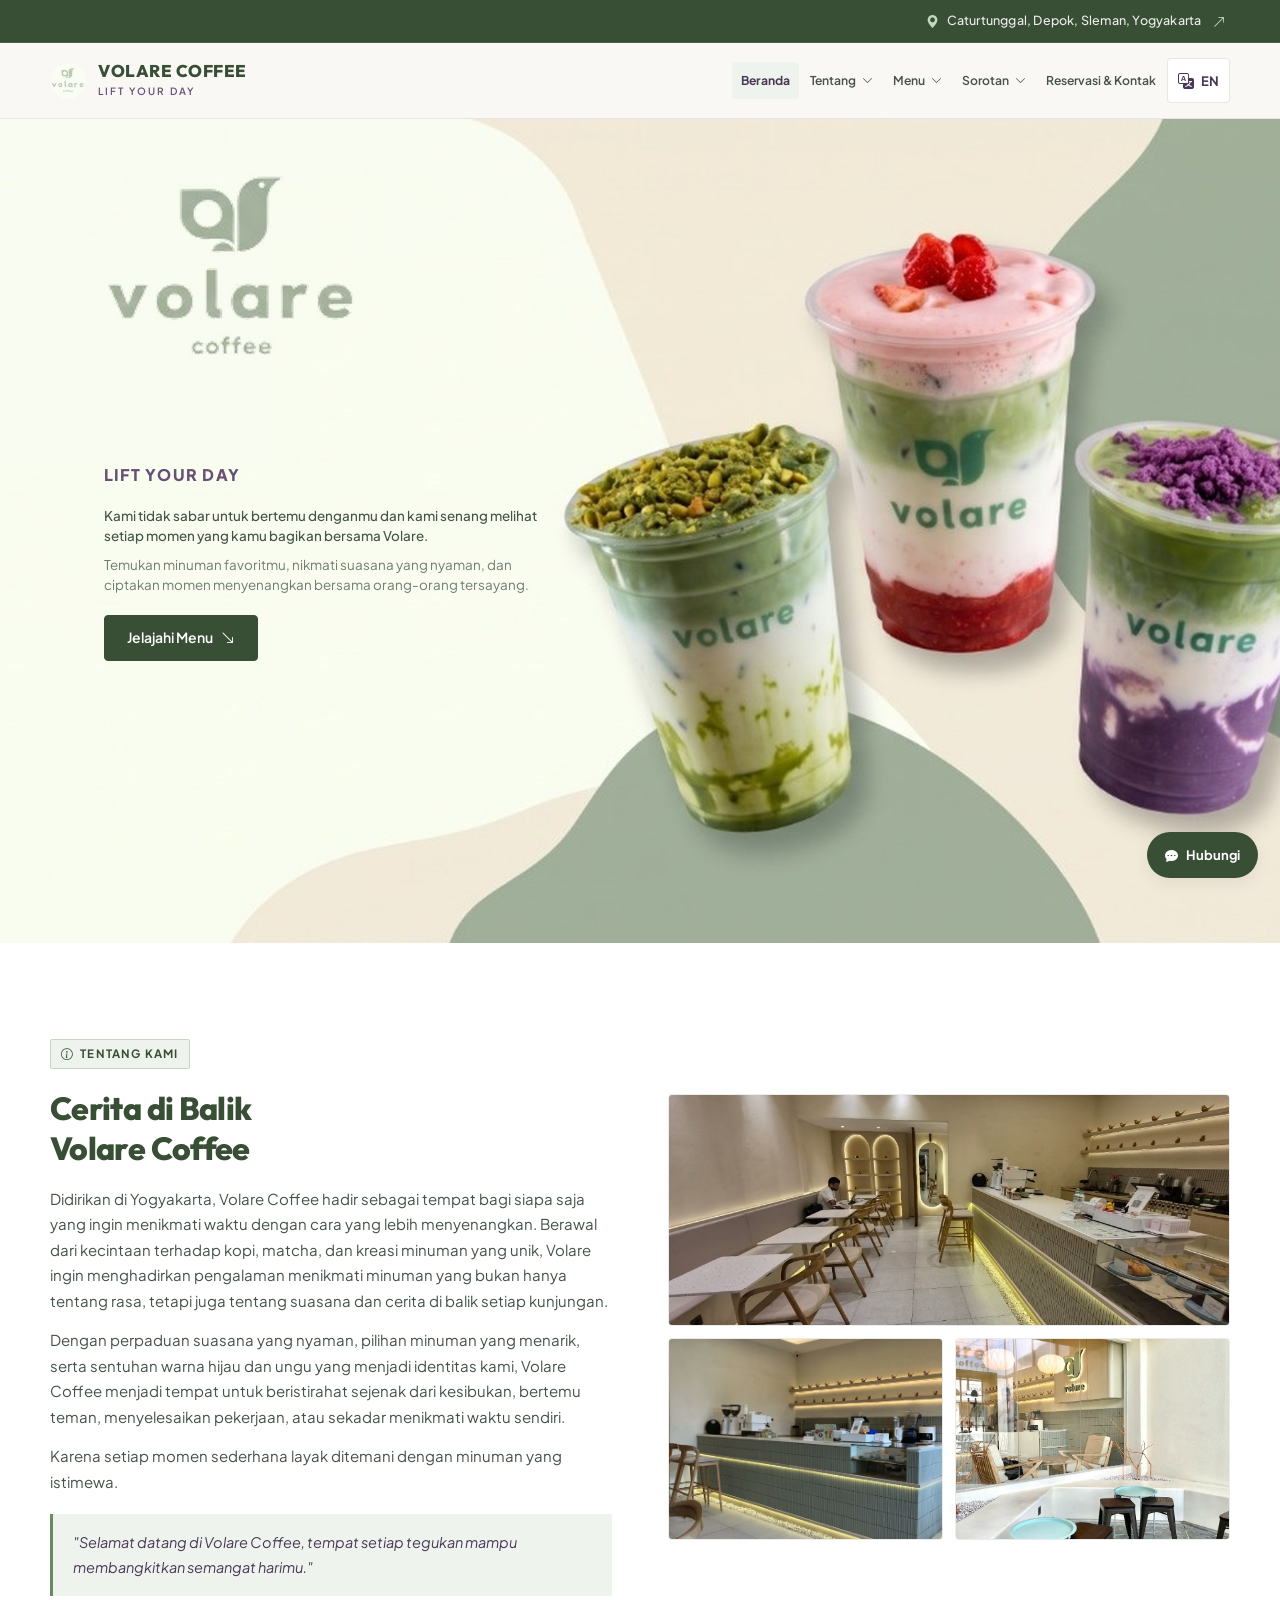
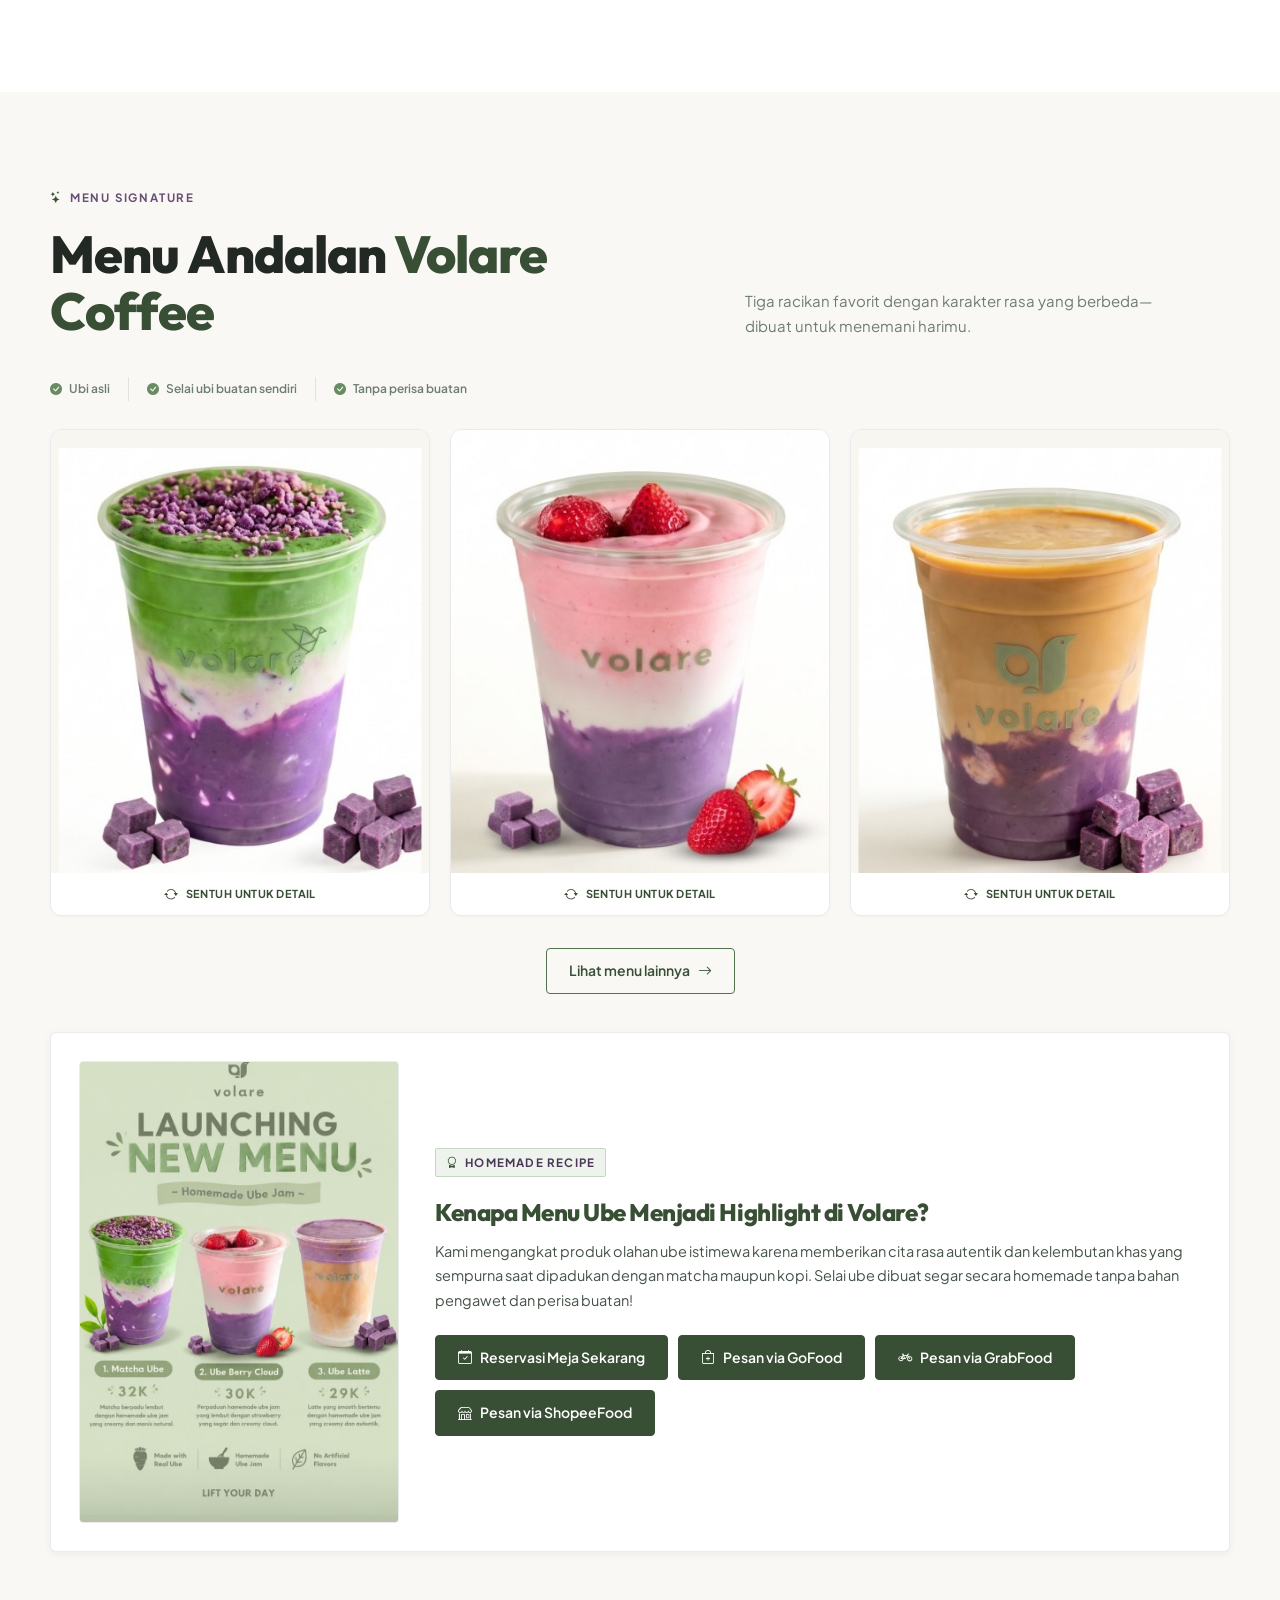
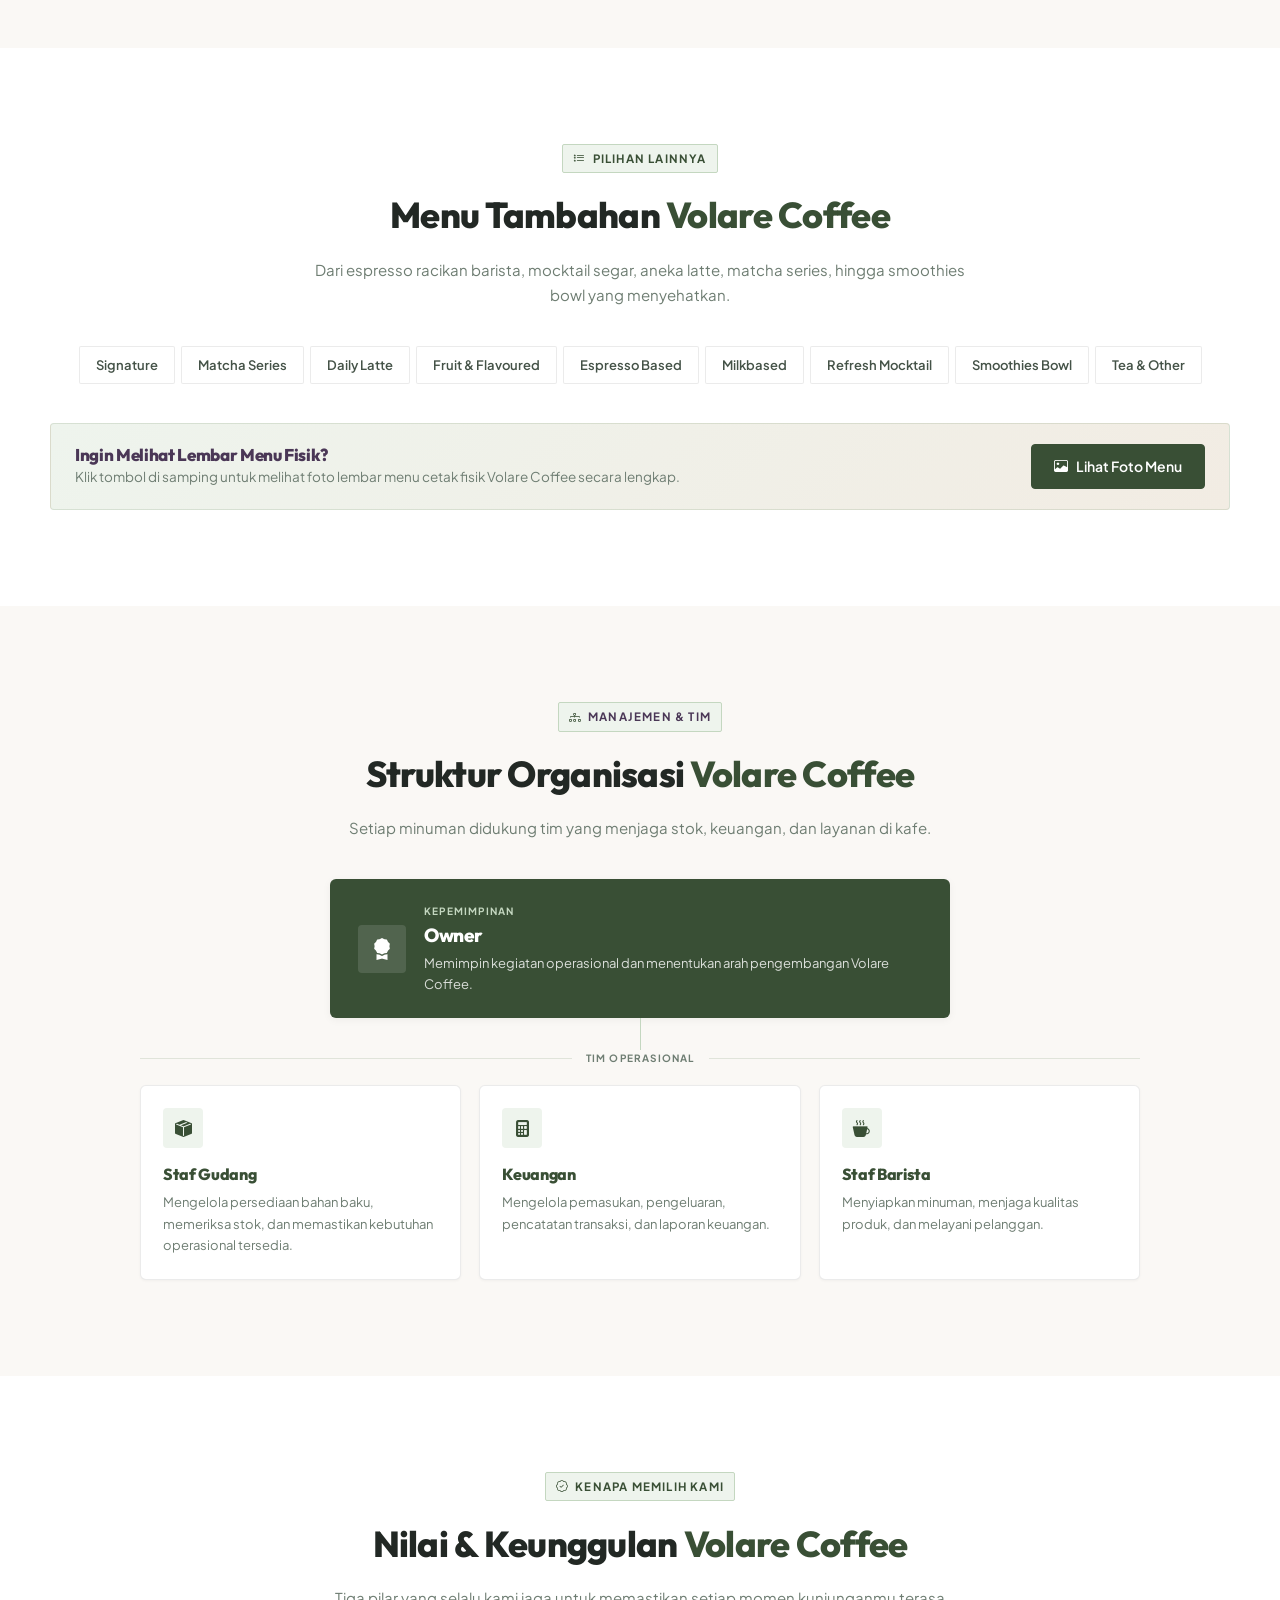
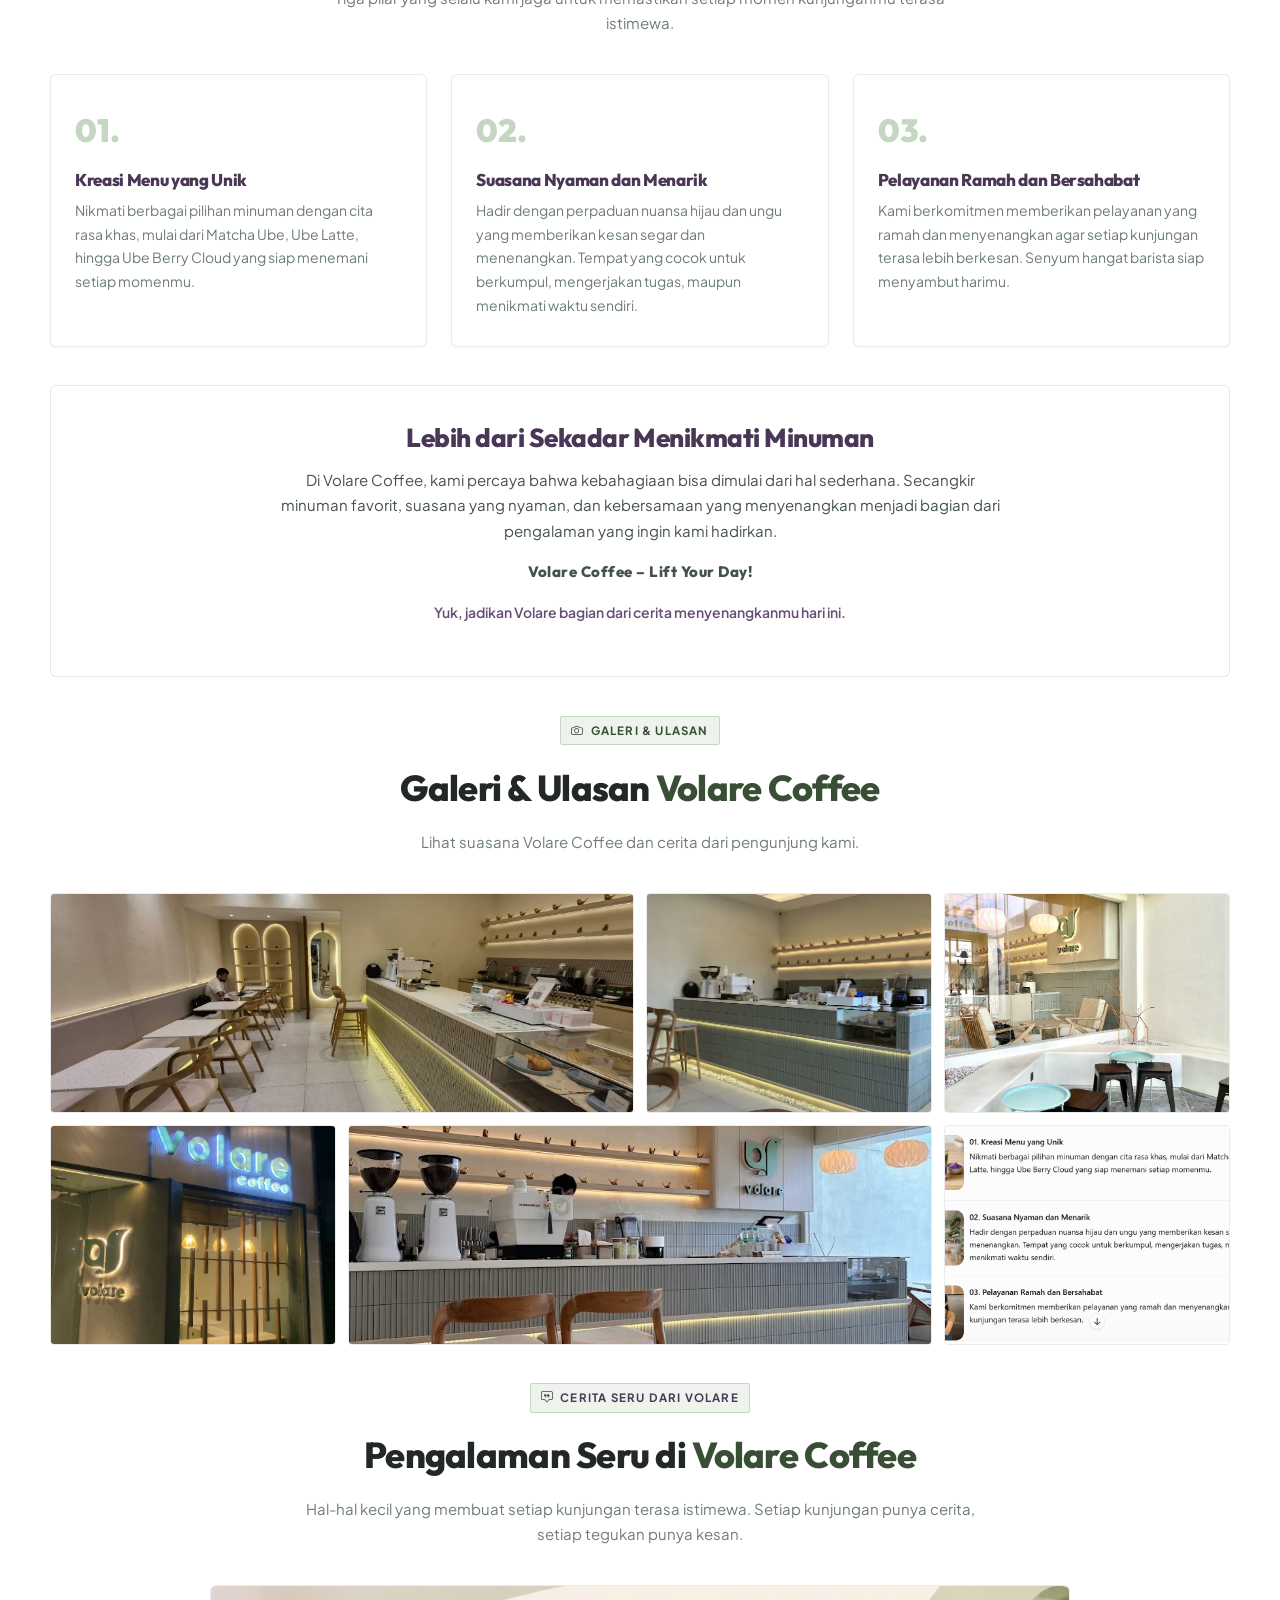
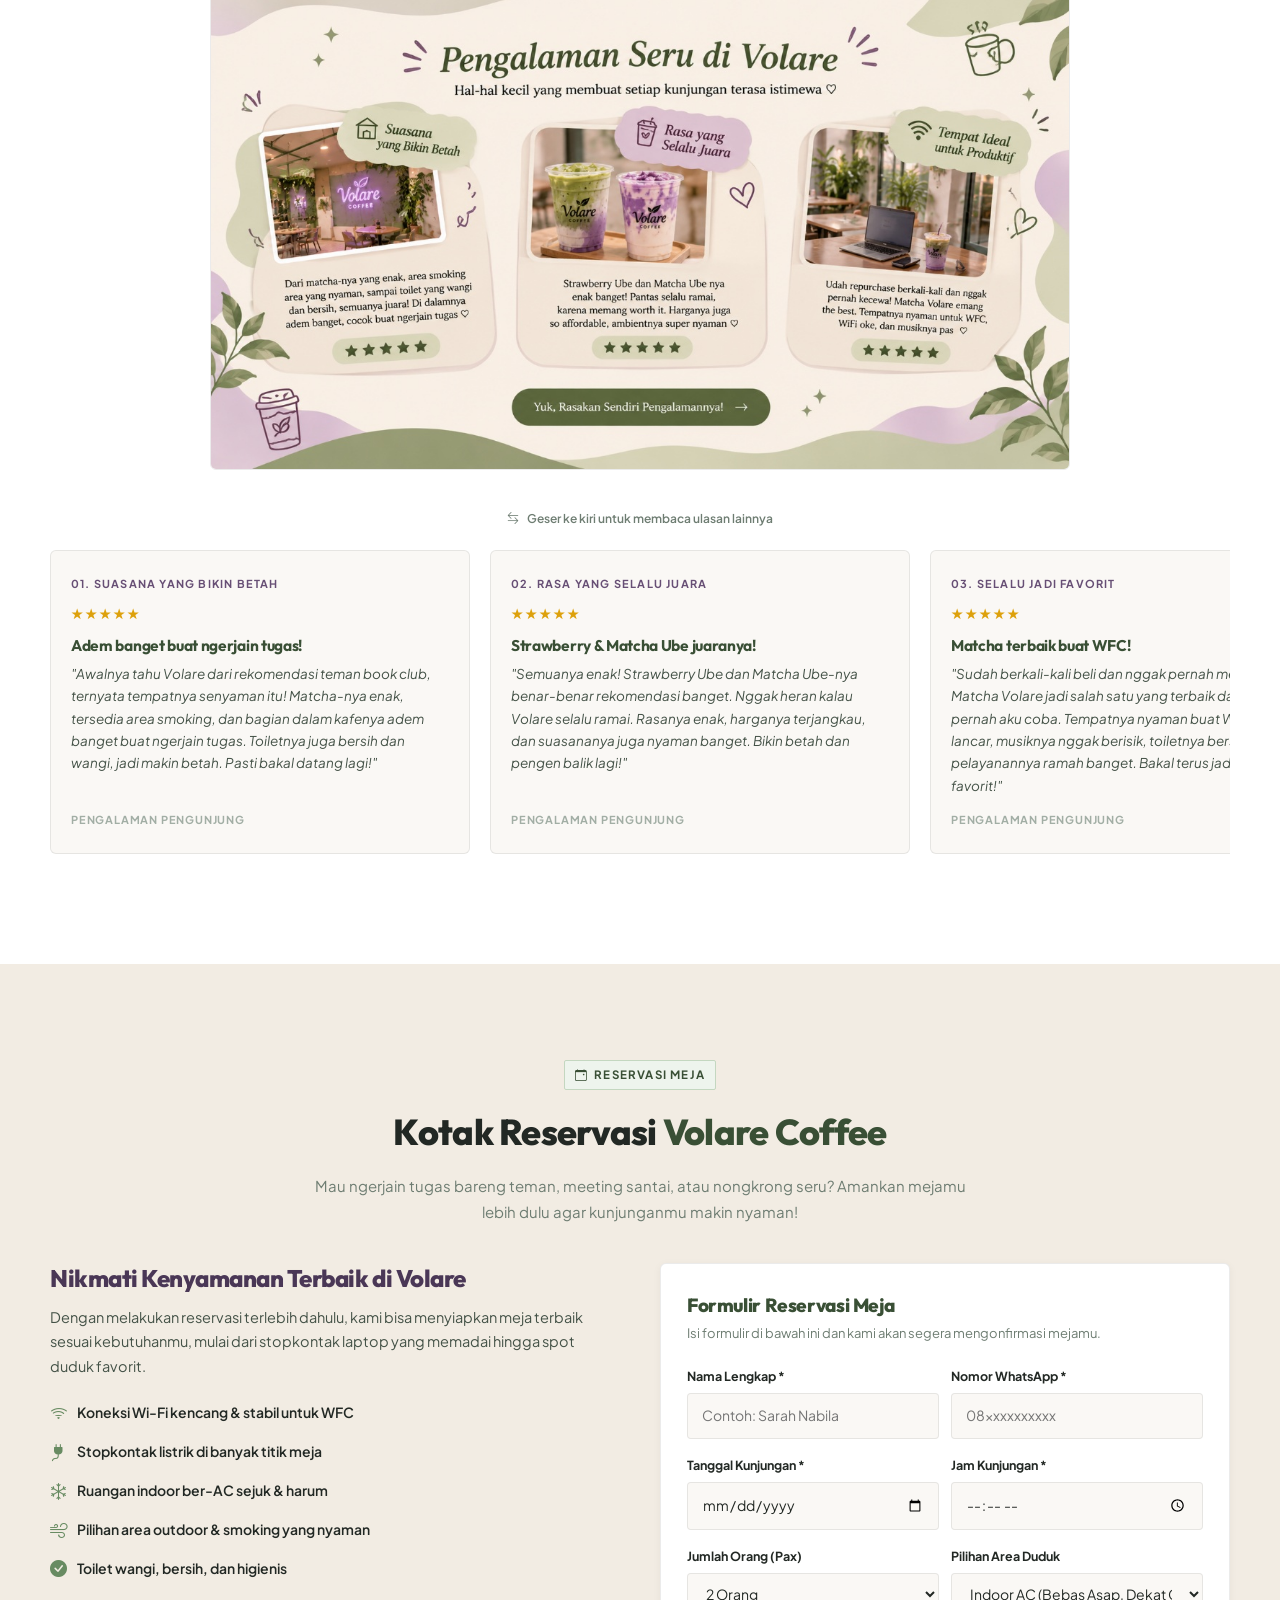
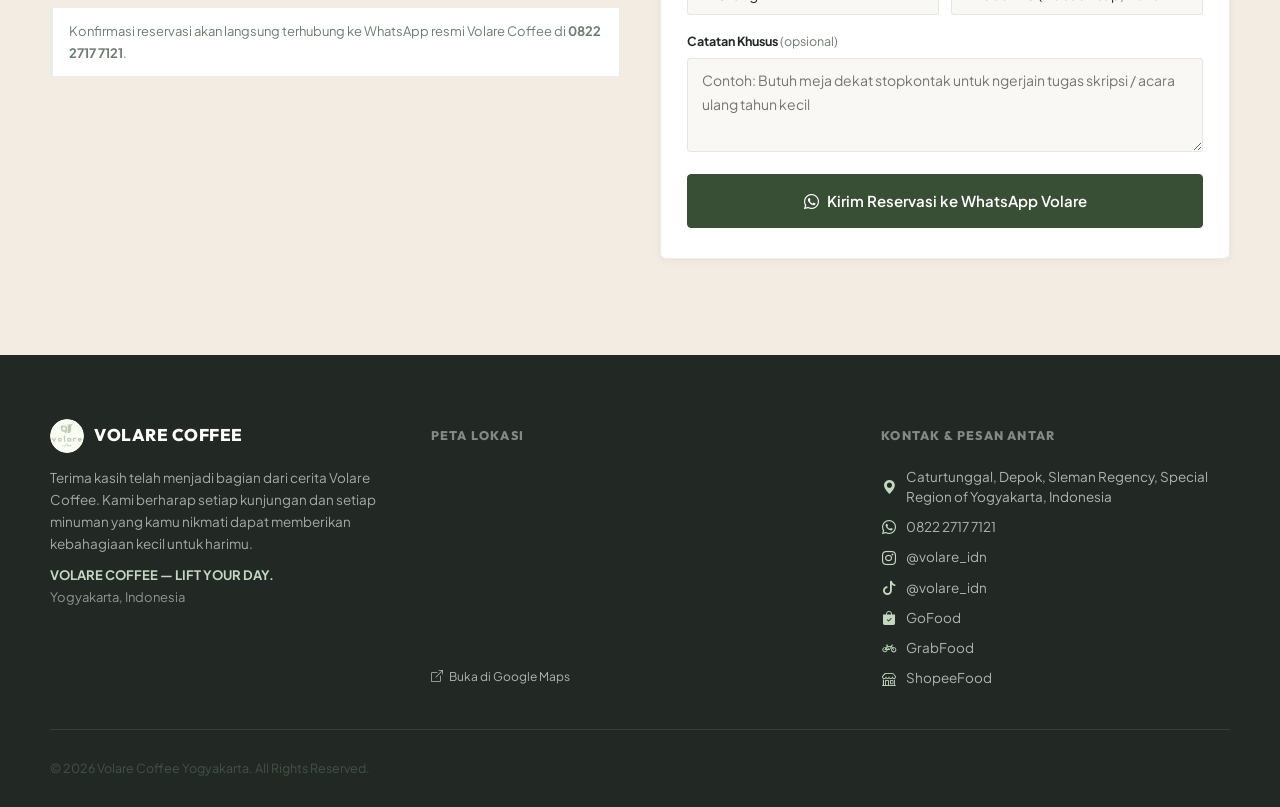
==== index.html @ 7e502e42 "feat: initial commit for Volare Coffee landing page and assets" ====
<!DOCTYPE html>
<html lang="id">
<head>
  <meta charset="utf-8">
  <meta name="viewport" content="width=device-width, initial-scale=1.0">
  <title>Volare Coffee | Lift Your Day — Yogyakarta</title>
  <meta name="description" content="Volare Coffee Yogyakarta — Kafe spesialis kopi, matcha, dan aneka kreasi Ube Series berbahan Homemade Ube Jam alami di Caturtunggal, Depok, Sleman, Yogyakarta.">
  <meta name="keywords" content="Volare Coffee, Coffee Shop Jogja, Matcha Ube, Ube Latte, Kafe Aesthetic Yogyakarta, Kafe WFC Jogja">

  
  <link rel="icon" type="image/png" sizes="32x32" href="assets/img/favicon.png">
  <link rel="apple-touch-icon" sizes="180x180" href="assets/img/apple-touch-icon.png">

  
  <link rel="preconnect" href="https://fonts.googleapis.com">
  <link rel="preconnect" href="https://fonts.gstatic.com" crossorigin>
  <link href="https://fonts.googleapis.com/css2?family=Outfit:wght@400;500;600;700;800;900&family=Plus+Jakarta+Sans:ital,wght@0,400;0,500;0,600;0,700;0,800;1,400&display=swap" rel="stylesheet">

  
  <link rel="stylesheet" href="assets/vendor/bootstrap-icons/bootstrap-icons.css">

  
  <link rel="stylesheet" href="assets/css/volare.css">
</head>
<body>

  
  <div class="site-topbar" role="complementary" aria-label="Informasi alamat kafe">
    <div class="container">
      <a href="https://maps.app.goo.gl/wXt1myrRh1uadoa68" target="_blank" rel="noopener noreferrer" class="topbar-address-link" title="Buka rute ke Volare Coffee di Google Maps">
        <i class="bi bi-geo-alt-fill" aria-hidden="true"></i> Caturtunggal, Depok, Sleman, Yogyakarta &nbsp;<i class="bi bi-arrow-up-right" aria-hidden="true"></i>
      </a>
    </div>
  </div>

  
  <header class="site-header" role="banner">
    <div class="container nav-inner">
      <a href="#beranda" class="site-logo" aria-label="Volare Coffee — Halaman Utama">
        <img src="assets/img/volare/logo_badge.png" alt="Logo Volare Coffee" width="36" height="36">
        <div class="site-logo-text">
          <span class="site-logo-name">Volare Coffee</span>
          <span class="site-logo-tagline">Lift Your Day</span>
        </div>
      </a>

      
      <nav class="nav-menu" id="navMenu" role="navigation" aria-label="Navigasi utama">
        <a href="#beranda" aria-current="page">Beranda</a>
        <details class="nav-dropdown">
          <summary class="nav-dropdown-toggle">
            Tentang <i class="bi bi-chevron-down" aria-hidden="true"></i>
          </summary>
          <div class="nav-dropdown-menu">
            <a href="#tentang">Cerita Kami</a>
            <a href="#struktur">Struktur Organisasi</a>
          </div>
        </details>
        <details class="nav-dropdown">
          <summary class="nav-dropdown-toggle">
            Menu <i class="bi bi-chevron-down" aria-hidden="true"></i>
          </summary>
          <div class="nav-dropdown-menu">
            <a href="#menu">Menu Signature</a>
            <a href="#homemade-recipe">Homemade Recipe</a>
            <a href="#menu-lengkap">Pilihan Lainnya</a>
          </div>
        </details>
        <details class="nav-dropdown">
          <summary class="nav-dropdown-toggle">
            Sorotan <i class="bi bi-chevron-down" aria-hidden="true"></i>
          </summary>
          <div class="nav-dropdown-menu">
            <a href="#keunggulan">Keunggulan</a>
            <a href="#galeri">Galeri</a>
            <a href="#ulasan">Ulasan</a>
          </div>
        </details>
        <a href="#reservasi">Reservasi &amp; Kontak</a>
        <button class="language-toggle" id="languageToggle" type="button" aria-label="Ganti bahasa ke Inggris" title="Ganti bahasa ke Inggris">
          <i class="bi bi-translate" aria-hidden="true"></i>
          <span id="languageToggleLabel">EN</span>
        </button>
      </nav>

      
      <button class="nav-toggle" id="navToggle" aria-expanded="false" aria-controls="navMenu" aria-label="Buka/tutup menu navigasi">
        <i class="bi bi-list" aria-hidden="true"></i>
      </button>
    </div>
  </header>

  <main id="main-content">

    
    <section class="hero" id="beranda" aria-labelledby="hero-heading">
      <picture class="hero-picture">
        <source media="(max-width: 768px)" srcset="assets/img/volare/hero_signature_drinks.jpg">
        <img
          class="hero-banner"
          src="assets/img/volare/hero_banner_bg.jpg"
          alt="Tiga minuman signature Volare Coffee: Matcha, Strawberry, dan Ube"
          width="1920"
          height="1070"
          fetchpriority="high">
      </picture>
      <img
        class="hero-brand-logo"
        src="assets/img/volare/hero_official_logo.png"
        alt="Logo Volare Coffee"
        width="330"
        height="250">
      <img
        class="hero-mobile-logo"
        src="assets/img/volare/extracted_banner_logo.png"
        alt="Logo Volare Coffee"
        width="190"
        height="185">
      <h1 class="visually-hidden" id="hero-heading">Volare Coffee</h1>
      <div class="hero-copy">
        <p class="hero-subtitle">Lift Your Day</p>
        <p class="hero-lead">
          Kami tidak sabar untuk bertemu denganmu dan kami senang melihat setiap momen yang kamu bagikan bersama Volare.
        </p>
        <p class="hero-desc">
          Temukan minuman favoritmu, nikmati suasana yang nyaman, dan ciptakan momen menyenangkan bersama orang-orang tersayang.
        </p>
        <a href="#menu" class="btn btn-primary hero-cta">
          Jelajahi Menu <i class="bi bi-arrow-down-right" aria-hidden="true"></i>
        </a>
      </div>
    </section>

    
    <section class="section section--alt" id="tentang" aria-labelledby="tentang-heading" data-nav-section>
      <div class="container">
        <div class="about-grid">

          <div class="about-content">
            <div class="section-label">
              <i class="bi bi-info-circle" aria-hidden="true"></i> Tentang Kami
            </div>
            <h2 id="tentang-heading">Cerita di Balik<br>Volare Coffee</h2>

            <p>
              Didirikan di Yogyakarta, Volare Coffee hadir sebagai tempat bagi siapa saja yang ingin menikmati waktu dengan cara yang lebih menyenangkan. Berawal dari kecintaan terhadap kopi, matcha, dan kreasi minuman yang unik, Volare ingin menghadirkan pengalaman menikmati minuman yang bukan hanya tentang rasa, tetapi juga tentang suasana dan cerita di balik setiap kunjungan.
            </p>
            <p>
              Dengan perpaduan suasana yang nyaman, pilihan minuman yang menarik, serta sentuhan warna hijau dan ungu yang menjadi identitas kami, Volare Coffee menjadi tempat untuk beristirahat sejenak dari kesibukan, bertemu teman, menyelesaikan pekerjaan, atau sekadar menikmati waktu sendiri.
            </p>
            <p>
              Karena setiap momen sederhana layak ditemani dengan minuman yang istimewa.
            </p>
            <blockquote class="about-blockquote">
              "Selamat datang di Volare Coffee, tempat setiap tegukan mampu membangkitkan semangat harimu."
            </blockquote>
          </div>

          <div class="about-gallery" aria-label="Foto suasana kafe">
            <div class="gallery-cell gallery-cell--wide">
              <img src="assets/img/volare/image8.jpeg" alt="Ruang duduk indoor Volare Coffee yang nyaman dan adem" loading="lazy">
            </div>
            <div class="gallery-cell">
              <img src="assets/img/volare/image7.jpeg" alt="Area barista bar Volare Coffee" loading="lazy">
            </div>
            <div class="gallery-cell">
              <img src="assets/img/volare/image6.png" alt="Area duduk outdoor Volare Coffee" loading="lazy">
            </div>
          </div>

        </div>
      </div>
    </section>

    
    <section class="section" id="menu" aria-labelledby="menu-heading">
      <div class="container">

        <div class="section-header section-header--menu-showcase">
          <div class="section-label section-label--purple">
            <i class="bi bi-stars" aria-hidden="true"></i> Menu signature
          </div>
          <h2 class="section-title" id="menu-heading">Menu Andalan <mark>Volare Coffee</mark></h2>
          <p class="section-desc">
            Tiga racikan favorit dengan karakter rasa yang berbeda—dibuat untuk menemani harimu.
          </p>
        </div>

        <div class="feature-bar" aria-label="Keunggulan produk" role="list">
          <div class="feature-pill" role="listitem"><i class="bi bi-check-circle-fill" aria-hidden="true"></i> Ubi asli</div>
          <div class="feature-pill" role="listitem"><i class="bi bi-check-circle-fill" aria-hidden="true"></i> Selai ubi buatan sendiri</div>
          <div class="feature-pill" role="listitem"><i class="bi bi-check-circle-fill" aria-hidden="true"></i> Tanpa perisa buatan</div>
        </div>

        <div class="drink-cards" role="list" aria-label="Daftar menu andalan">

          <article class="drink-card" role="listitem">
            <div class="drink-card-toggle" role="button" tabindex="0" aria-pressed="false" aria-label="Balik kartu untuk melihat detail Matcha Ube">
              <div class="drink-card-inner">
                <div class="drink-card-face drink-card-front">
                  <div class="drink-card-visual drink-card-visual--matcha">
                    <img src="assets/img/volare/drink_matcha_ube.jpg" alt="Minuman Matcha Ube dengan lapisan matcha dan ube" loading="lazy" width="448" height="510">
                  </div>
                  <span class="drink-card-hint"><i class="bi bi-arrow-repeat" aria-hidden="true"></i> Sentuh untuk detail</span>
                </div>
                <div class="drink-card-face drink-card-back">
                  <div class="drink-card-back-mark"><i class="bi bi-stars" aria-hidden="true"></i> VOLARE SIGNATURE</div>
                  <div class="drink-card-heading">
                    <h3 class="drink-card-name">Matcha Ube</h3>
                    <span class="drink-card-price">32K</span>
                  </div>
                  <p class="drink-card-desc">Rasa matcha yang earthy berpadu dengan selai ubi buatan sendiri yang lembut dan manis alami.</p>
                  <span class="drink-card-hint"><i class="bi bi-arrow-repeat" aria-hidden="true"></i> Sentuh untuk kembali</span>
                </div>
              </div>
            </div>
          </article>

          <article class="drink-card" role="listitem">
            <div class="drink-card-toggle" role="button" tabindex="0" aria-pressed="false" aria-label="Balik kartu untuk melihat detail Ube Berry Cloud">
              <div class="drink-card-inner">
                <div class="drink-card-face drink-card-front">
                  <div class="drink-card-visual drink-card-visual--berry">
                    <img src="assets/img/volare/drink_ube_berry_cloud.jpg" alt="Minuman Ube Berry Cloud dengan stroberi segar" loading="lazy" width="448" height="525">
                  </div>
                  <span class="drink-card-hint"><i class="bi bi-arrow-repeat" aria-hidden="true"></i> Sentuh untuk detail</span>
                </div>
                <div class="drink-card-face drink-card-back">
                  <div class="drink-card-back-mark"><i class="bi bi-stars" aria-hidden="true"></i> VOLARE SIGNATURE</div>
                  <div class="drink-card-heading">
                    <h3 class="drink-card-name">Ube Berry Cloud</h3>
                    <span class="drink-card-price">30K</span>
                  </div>
                  <p class="drink-card-desc">Ube yang creamy berpadu dengan stroberi segar dan lapisan cloud yang ringan.</p>
                  <span class="drink-card-hint"><i class="bi bi-arrow-repeat" aria-hidden="true"></i> Sentuh untuk kembali</span>
                </div>
              </div>
            </div>
          </article>

          <article class="drink-card" role="listitem">
            <div class="drink-card-toggle" role="button" tabindex="0" aria-pressed="false" aria-label="Balik kartu untuk melihat detail Ube Latte">
              <div class="drink-card-inner">
                <div class="drink-card-face drink-card-front">
                  <div class="drink-card-visual drink-card-visual--latte">
                    <img src="assets/img/volare/drink_ube_latte.jpg" alt="Minuman Ube Latte dengan lapisan kopi dan ube" loading="lazy" width="448" height="525">
                  </div>
                  <span class="drink-card-hint"><i class="bi bi-arrow-repeat" aria-hidden="true"></i> Sentuh untuk detail</span>
                </div>
                <div class="drink-card-face drink-card-back">
                  <div class="drink-card-back-mark"><i class="bi bi-stars" aria-hidden="true"></i> VOLARE SIGNATURE</div>
                  <div class="drink-card-heading">
                    <h3 class="drink-card-name">Ube Latte</h3>
                    <span class="drink-card-price">29K</span>
                  </div>
                  <p class="drink-card-desc">Latte lembut dengan selai ubi buatan sendiri dan rasa manis yang seimbang.</p>
                  <span class="drink-card-hint"><i class="bi bi-arrow-repeat" aria-hidden="true"></i> Sentuh untuk kembali</span>
                </div>
              </div>
            </div>
          </article>

        </div>

        <div class="menu-section-actions">
          <a href="#menu-lengkap" class="btn btn-outline">
            Lihat menu lainnya <i class="bi bi-arrow-right" aria-hidden="true"></i>
          </a>
        </div>

        
        <div class="poster-banner">
          <img src="assets/img/volare/ube_poster_clean.png" alt="Poster Resmi Launching New Menu Ube Series Volare Coffee" loading="lazy">
          <div class="poster-banner-text">
            <div class="section-label section-label--purple">
              <i class="bi bi-award" aria-hidden="true"></i> Homemade Recipe
            </div>
            <h3 id="homemade-recipe" data-nav-section>Kenapa Menu Ube Menjadi Highlight di Volare?</h3>
            <p>
              Kami mengangkat produk olahan ube istimewa karena memberikan cita rasa autentik dan kelembutan khas yang sempurna saat dipadukan dengan matcha maupun kopi. Selai ube dibuat segar secara homemade tanpa bahan pengawet dan perisa buatan!
            </p>
            <div class="poster-banner-actions">
              <a href="#reservasi" class="btn btn-primary">
                <i class="bi bi-calendar-check" aria-hidden="true"></i> Reservasi Meja Sekarang
              </a>
              <a href="https://gofood.link/a/NFK8N2W?utm_source=ig&utm_medium=social&utm_content=link_in_bio" target="_blank" rel="noopener noreferrer" class="btn btn-secondary">
                <i class="bi bi-bag-plus" aria-hidden="true"></i> Pesan via GoFood
              </a>
              <a href="https://food.grab.com/id/id/restaurant/volare-coffee-catur-tunggal-delivery/6-C6XTMBW2VX6ZVN" target="_blank" rel="noopener noreferrer" class="btn btn-secondary">
                <i class="bi bi-bicycle" aria-hidden="true"></i> Pesan via GrabFood
              </a>
              <a href="https://shopee.co.id/universal-link/now-food/shop/21829354?deep_and_deferred=1&amp;shareChannel=copy_link" target="_blank" rel="noopener noreferrer" class="btn btn-secondary">
                <i class="bi bi-shop" aria-hidden="true"></i> Pesan via ShopeeFood
              </a>
            </div>
          </div>
        </div>

      </div>
      </div>
    </section>

    
    <section class="section section--alt" id="menu-lengkap" aria-labelledby="menu-lengkap-heading">
      <div class="container">

        <div class="section-header section-header--center">
          <div class="section-label"><i class="bi bi-list-stars" aria-hidden="true"></i> Pilihan Lainnya</div>
          <h2 class="section-title" id="menu-lengkap-heading">Menu Tambahan <mark>Volare Coffee</mark></h2>
          <p class="section-desc">Dari espresso racikan barista, mocktail segar, aneka latte, matcha series, hingga smoothies bowl yang menyehatkan.</p>
        </div>

        
        <div class="menu-filter" role="tablist" aria-label="Filter kategori menu">
          <button class="filter-btn" data-filter="signature" role="tab" aria-selected="false">Signature</button>
          <button class="filter-btn" data-filter="matcha" role="tab" aria-selected="false">Matcha Series</button>
          <button class="filter-btn" data-filter="daily-latte" role="tab" aria-selected="false">Daily Latte</button>
          <button class="filter-btn" data-filter="fruit-latte" role="tab" aria-selected="false">Fruit &amp; Flavoured</button>
          <button class="filter-btn" data-filter="espresso" role="tab" aria-selected="false">Espresso Based</button>
          <button class="filter-btn" data-filter="milkbased" role="tab" aria-selected="false">Milkbased</button>
          <button class="filter-btn" data-filter="mocktail" role="tab" aria-selected="false">Refresh Mocktail</button>
          <button class="filter-btn" data-filter="smoothies" role="tab" aria-selected="false">Smoothies Bowl</button>
          <button class="filter-btn" data-filter="tea" role="tab" aria-selected="false">Tea &amp; Other</button>
        </div>

        
        <div class="menu-category" data-cat="signature" hidden>
          <div class="menu-category-intro">
            <div class="menu-category-heading">
              <div class="menu-cat-header"><i class="bi bi-stars" aria-hidden="true"></i> SIGNATURE</div>
              <p>Racikan khas Volare untuk pengalaman minum yang berbeda.</p>
            </div>
          </div>
          <div class="menu-items">
            <article class="menu-item" role="listitem"><div class="menu-item-toggle" role="button" tabindex="0" aria-pressed="false" aria-label="Balik kartu untuk melihat detail Black Yuzu"><div class="menu-item-inner"><div class="menu-item-face menu-item-front"><img class="menu-item-image" src="assets/img/volare/volare-black-yuzu.png" alt="" loading="lazy" width="1200" height="1200"><span class="menu-item-hint"><i class="bi bi-arrow-repeat" aria-hidden="true"></i> Sentuh untuk detail</span></div><div class="menu-item-face menu-item-back"><div class="menu-item-back-mark"><i class="bi bi-stars" aria-hidden="true"></i> VOLARE COFFEE</div><div class="menu-item-info"><h4>Black Yuzu</h4><p class="menu-item-desc">Espresso infused with refreshing yuzu</p></div><div class="menu-item-price">32.000</div><span class="menu-item-hint"><i class="bi bi-arrow-repeat" aria-hidden="true"></i> Sentuh untuk kembali</span></div></div></article>
            <article class="menu-item" role="listitem"><div class="menu-item-toggle" role="button" tabindex="0" aria-pressed="false" aria-label="Balik kartu untuk melihat detail Roasted Corn"><div class="menu-item-inner"><div class="menu-item-face menu-item-front"><img class="menu-item-image" src="assets/img/volare/volare-roasted-corn.png" alt="" loading="lazy" width="1200" height="1200"><span class="menu-item-hint"><i class="bi bi-arrow-repeat" aria-hidden="true"></i> Sentuh untuk detail</span></div><div class="menu-item-face menu-item-back"><div class="menu-item-back-mark"><i class="bi bi-stars" aria-hidden="true"></i> VOLARE COFFEE</div><div class="menu-item-info"><h4>Roasted Corn</h4><p class="menu-item-desc">Unique savory-sweet roasted corn sensation</p></div><div class="menu-item-price">29.000</div><span class="menu-item-hint"><i class="bi bi-arrow-repeat" aria-hidden="true"></i> Sentuh untuk kembali</span></div></div></article>
            <article class="menu-item" role="listitem"><div class="menu-item-toggle" role="button" tabindex="0" aria-pressed="false" aria-label="Balik kartu untuk melihat detail Coffee Monkey"><div class="menu-item-inner"><div class="menu-item-face menu-item-front"><img class="menu-item-image" src="assets/img/volare/volare-coffee-monkey.png" alt="" loading="lazy" width="1200" height="1200"><span class="menu-item-hint"><i class="bi bi-arrow-repeat" aria-hidden="true"></i> Sentuh untuk detail</span></div><div class="menu-item-face menu-item-back"><div class="menu-item-back-mark"><i class="bi bi-stars" aria-hidden="true"></i> VOLARE COFFEE</div><div class="menu-item-info"><h4>Coffee Monkey</h4><p class="menu-item-desc">Creamy coffee with a touch of banana &amp; chocolate</p></div><div class="menu-item-price">32.000</div><span class="menu-item-hint"><i class="bi bi-arrow-repeat" aria-hidden="true"></i> Sentuh untuk kembali</span></div></div></article>
          </div>
        </div>

        
        <div class="menu-category" data-cat="matcha" hidden>
          <div class="menu-category-intro">
            <div class="menu-category-heading">
              <div class="menu-cat-header"><i class="bi bi-flower1" aria-hidden="true"></i> MATCHA SERIES</div>
              <p>Pilihan matcha dengan paduan rasa yang lembut dan khas.</p>
            </div>
          </div>
          <div class="menu-items">
            <article class="menu-item" role="listitem"><div class="menu-item-toggle" role="button" tabindex="0" aria-pressed="false" aria-label="Balik kartu untuk melihat detail Matcha Banana"><div class="menu-item-inner"><div class="menu-item-face menu-item-front"><img class="menu-item-image" src="assets/img/volare/volare-matcha-banana.png" alt="" loading="lazy" width="1200" height="1200"><span class="menu-item-hint"><i class="bi bi-arrow-repeat" aria-hidden="true"></i> Sentuh untuk detail</span></div><div class="menu-item-face menu-item-back"><div class="menu-item-back-mark"><i class="bi bi-stars" aria-hidden="true"></i> VOLARE COFFEE</div><div class="menu-item-info"><h4>Matcha Banana</h4><p class="menu-item-desc">Matcha berpadu manisnya pisang</p></div><div class="menu-item-price">29.000</div><span class="menu-item-hint"><i class="bi bi-arrow-repeat" aria-hidden="true"></i> Sentuh untuk kembali</span></div></div></article>
            <article class="menu-item" role="listitem"><div class="menu-item-toggle" role="button" tabindex="0" aria-pressed="false" aria-label="Balik kartu untuk melihat detail Matcha Coconut"><div class="menu-item-inner"><div class="menu-item-face menu-item-front"><img class="menu-item-image" src="assets/img/volare/volare-matcha-coconut.png" alt="" loading="lazy" width="1200" height="1200"><span class="menu-item-hint"><i class="bi bi-arrow-repeat" aria-hidden="true"></i> Sentuh untuk detail</span></div><div class="menu-item-face menu-item-back"><div class="menu-item-back-mark"><i class="bi bi-stars" aria-hidden="true"></i> VOLARE COFFEE</div><div class="menu-item-info"><h4>Matcha Coconut</h4><p class="menu-item-desc">Matcha dengan aroma kelapa tropis</p></div><div class="menu-item-price">29.000</div><span class="menu-item-hint"><i class="bi bi-arrow-repeat" aria-hidden="true"></i> Sentuh untuk kembali</span></div></div></article>
            <article class="menu-item" role="listitem"><div class="menu-item-toggle" role="button" tabindex="0" aria-pressed="false" aria-label="Balik kartu untuk melihat detail Matcha Mango"><div class="menu-item-inner"><div class="menu-item-face menu-item-front"><img class="menu-item-image" src="assets/img/volare/volare-matcha-mango.png" alt="" loading="lazy" width="1200" height="1200"><span class="menu-item-hint"><i class="bi bi-arrow-repeat" aria-hidden="true"></i> Sentuh untuk detail</span></div><div class="menu-item-face menu-item-back"><div class="menu-item-back-mark"><i class="bi bi-stars" aria-hidden="true"></i> VOLARE COFFEE</div><div class="menu-item-info"><h4>Matcha Mango</h4><p class="menu-item-desc">Matcha kaya rasa berpadu mangga segar</p></div><div class="menu-item-price">29.000</div><span class="menu-item-hint"><i class="bi bi-arrow-repeat" aria-hidden="true"></i> Sentuh untuk kembali</span></div></div></article>
            <article class="menu-item" role="listitem"><div class="menu-item-toggle" role="button" tabindex="0" aria-pressed="false" aria-label="Balik kartu untuk melihat detail Matcha Raspberry"><div class="menu-item-inner"><div class="menu-item-face menu-item-front"><img class="menu-item-image" src="assets/img/volare/volare-matcha-raspberry.png" alt="" loading="lazy" width="1200" height="1200"><span class="menu-item-hint"><i class="bi bi-arrow-repeat" aria-hidden="true"></i> Sentuh untuk detail</span></div><div class="menu-item-face menu-item-back"><div class="menu-item-back-mark"><i class="bi bi-stars" aria-hidden="true"></i> VOLARE COFFEE</div><div class="menu-item-info"><h4>Matcha Raspberry</h4><p class="menu-item-desc">Matcha berpadu asam manis buah raspberry</p></div><div class="menu-item-price">29.000</div><span class="menu-item-hint"><i class="bi bi-arrow-repeat" aria-hidden="true"></i> Sentuh untuk kembali</span></div></div></article>
          </div>
        </div>

        
        <div class="menu-category" data-cat="daily-latte" hidden>
          <div class="menu-category-intro">
            <div class="menu-category-heading">
              <div class="menu-cat-header"><i class="bi bi-cup" aria-hidden="true"></i> DAILY LATTE</div>
              <p>Latte untuk menemani rutinitas harianmu.</p>
            </div>
          </div>
          <div class="menu-items">
            <article class="menu-item" role="listitem"><div class="menu-item-toggle" role="button" tabindex="0" aria-pressed="false" aria-label="Balik kartu untuk melihat detail Colossus"><div class="menu-item-inner"><div class="menu-item-face menu-item-front"><img class="menu-item-image" src="assets/img/volare/volare-colossus.png" alt="" loading="lazy" width="1200" height="1200"><span class="menu-item-hint"><i class="bi bi-arrow-repeat" aria-hidden="true"></i> Sentuh untuk detail</span></div><div class="menu-item-face menu-item-back"><div class="menu-item-back-mark"><i class="bi bi-stars" aria-hidden="true"></i> VOLARE COFFEE</div><div class="menu-item-info"><h4>Colossus</h4><p class="menu-item-desc">Latte andalan harian dengan creamy pas</p></div><div class="menu-item-price">24.000 <small>Ice</small></div><span class="menu-item-hint"><i class="bi bi-arrow-repeat" aria-hidden="true"></i> Sentuh untuk kembali</span></div></div></article>
            <article class="menu-item" role="listitem"><div class="menu-item-toggle" role="button" tabindex="0" aria-pressed="false" aria-label="Balik kartu untuk melihat detail Venice"><div class="menu-item-inner"><div class="menu-item-face menu-item-front"><img class="menu-item-image" src="assets/img/volare/volare-venice.png" alt="" loading="lazy" width="1200" height="1200"><span class="menu-item-hint"><i class="bi bi-arrow-repeat" aria-hidden="true"></i> Sentuh untuk detail</span></div><div class="menu-item-face menu-item-back"><div class="menu-item-back-mark"><i class="bi bi-stars" aria-hidden="true"></i> VOLARE COFFEE</div><div class="menu-item-info"><h4>Venice</h4><p class="menu-item-desc">Smooth &amp; subtle sweet latte</p></div><div class="menu-item-price">25.000 <small>Ice</small></div><span class="menu-item-hint"><i class="bi bi-arrow-repeat" aria-hidden="true"></i> Sentuh untuk kembali</span></div></div></article>
            <article class="menu-item" role="listitem"><div class="menu-item-toggle" role="button" tabindex="0" aria-pressed="false" aria-label="Balik kartu untuk melihat detail Butterscotch"><div class="menu-item-inner"><div class="menu-item-face menu-item-front"><img class="menu-item-image" src="assets/img/volare/volare-butterscotch.png" alt="" loading="lazy" width="1200" height="1200"><span class="menu-item-hint"><i class="bi bi-arrow-repeat" aria-hidden="true"></i> Sentuh untuk detail</span></div><div class="menu-item-face menu-item-back"><div class="menu-item-back-mark"><i class="bi bi-stars" aria-hidden="true"></i> VOLARE COFFEE</div><div class="menu-item-info"><h4>Butterscotch</h4><p class="menu-item-desc">Rich caramelized butterscotch latte</p></div><div class="menu-item-price">26.000 <small>Ice</small></div><span class="menu-item-hint"><i class="bi bi-arrow-repeat" aria-hidden="true"></i> Sentuh untuk kembali</span></div></div></article>
          </div>
        </div>

        
        <div class="menu-category" data-cat="fruit-latte" hidden>
          <div class="menu-category-intro">
            <div class="menu-category-heading">
              <div class="menu-cat-header"><i class="bi bi-droplet-half" aria-hidden="true"></i> NATURAL FRUIT &amp; FLAVOURED LATTE</div>
              <p>Rasa buah dan latte berpadu dalam pilihan yang segar.</p>
            </div>
          </div>
          <div class="menu-items">
            <article class="menu-item" role="listitem"><div class="menu-item-toggle" role="button" tabindex="0" aria-pressed="false" aria-label="Balik kartu untuk melihat detail Banana Latte"><div class="menu-item-inner"><div class="menu-item-face menu-item-front"><img class="menu-item-image" src="assets/img/volare/volare-banana-latte.png" alt="" loading="lazy" width="1200" height="1200"><span class="menu-item-hint"><i class="bi bi-arrow-repeat" aria-hidden="true"></i> Sentuh untuk detail</span></div><div class="menu-item-face menu-item-back"><div class="menu-item-back-mark"><i class="bi bi-stars" aria-hidden="true"></i> VOLARE COFFEE</div><div class="menu-item-info"><h4>Banana Latte</h4><p class="menu-item-desc">Natural fruit latte</p></div><div class="menu-item-price">29.000 <small>Ice</small></div><span class="menu-item-hint"><i class="bi bi-arrow-repeat" aria-hidden="true"></i> Sentuh untuk kembali</span></div></div></article>
            <article class="menu-item" role="listitem"><div class="menu-item-toggle" role="button" tabindex="0" aria-pressed="false" aria-label="Balik kartu untuk melihat detail Raspberry Latte"><div class="menu-item-inner"><div class="menu-item-face menu-item-front"><img class="menu-item-image" src="assets/img/volare/volare-raspberry-latte.png" alt="" loading="lazy" width="1200" height="1200"><span class="menu-item-hint"><i class="bi bi-arrow-repeat" aria-hidden="true"></i> Sentuh untuk detail</span></div><div class="menu-item-face menu-item-back"><div class="menu-item-back-mark"><i class="bi bi-stars" aria-hidden="true"></i> VOLARE COFFEE</div><div class="menu-item-info"><h4>Raspberry Latte</h4><p class="menu-item-desc">Natural fruit latte</p></div><div class="menu-item-price">29.000 <small>Ice</small></div><span class="menu-item-hint"><i class="bi bi-arrow-repeat" aria-hidden="true"></i> Sentuh untuk kembali</span></div></div></article>
            <article class="menu-item" role="listitem"><div class="menu-item-toggle" role="button" tabindex="0" aria-pressed="false" aria-label="Balik kartu untuk melihat detail Coconut Espresso"><div class="menu-item-inner"><div class="menu-item-face menu-item-front"><img class="menu-item-image" src="assets/img/volare/volare-coconut-espresso.png" alt="" loading="lazy" width="1200" height="1200"><span class="menu-item-hint"><i class="bi bi-arrow-repeat" aria-hidden="true"></i> Sentuh untuk detail</span></div><div class="menu-item-face menu-item-back"><div class="menu-item-back-mark"><i class="bi bi-stars" aria-hidden="true"></i> VOLARE COFFEE</div><div class="menu-item-info"><h4>Coconut Espresso</h4><p class="menu-item-desc">Flavoured latte</p></div><div class="menu-item-price">26.000 <small>Ice</small></div><span class="menu-item-hint"><i class="bi bi-arrow-repeat" aria-hidden="true"></i> Sentuh untuk kembali</span></div></div></article>
            <article class="menu-item" role="listitem"><div class="menu-item-toggle" role="button" tabindex="0" aria-pressed="false" aria-label="Balik kartu untuk melihat detail Coconut Latte"><div class="menu-item-inner"><div class="menu-item-face menu-item-front"><img class="menu-item-image" src="assets/img/volare/volare-coconut-latte.png" alt="" loading="lazy" width="1200" height="1200"><span class="menu-item-hint"><i class="bi bi-arrow-repeat" aria-hidden="true"></i> Sentuh untuk detail</span></div><div class="menu-item-face menu-item-back"><div class="menu-item-back-mark"><i class="bi bi-stars" aria-hidden="true"></i> VOLARE COFFEE</div><div class="menu-item-info"><h4>Coconut Latte</h4><p class="menu-item-desc">Flavoured latte</p></div><div class="menu-item-price">28.000 <small>Ice</small></div><span class="menu-item-hint"><i class="bi bi-arrow-repeat" aria-hidden="true"></i> Sentuh untuk kembali</span></div></div></article>
            <article class="menu-item" role="listitem"><div class="menu-item-toggle" role="button" tabindex="0" aria-pressed="false" aria-label="Balik kartu untuk melihat detail Caramel Macchiato"><div class="menu-item-inner"><div class="menu-item-face menu-item-front"><img class="menu-item-image" src="assets/img/volare/volare-caramel-macchiato.png" alt="" loading="lazy" width="1200" height="1200"><span class="menu-item-hint"><i class="bi bi-arrow-repeat" aria-hidden="true"></i> Sentuh untuk detail</span></div><div class="menu-item-face menu-item-back"><div class="menu-item-back-mark"><i class="bi bi-stars" aria-hidden="true"></i> VOLARE COFFEE</div><div class="menu-item-info"><h4>Caramel Macchiato</h4><p class="menu-item-desc">Classic buttery caramel sweetness</p></div><div class="menu-item-price">30.000 <small>Ice</small></div><span class="menu-item-hint"><i class="bi bi-arrow-repeat" aria-hidden="true"></i> Sentuh untuk kembali</span></div></div></article>
            <article class="menu-item" role="listitem"><div class="menu-item-toggle" role="button" tabindex="0" aria-pressed="false" aria-label="Balik kartu untuk melihat detail Creme Brulee Latte"><div class="menu-item-inner"><div class="menu-item-face menu-item-front"><img class="menu-item-image" src="assets/img/volare/volare-creme-brulee-latte.png" alt="" loading="lazy" width="1200" height="1200"><span class="menu-item-hint"><i class="bi bi-arrow-repeat" aria-hidden="true"></i> Sentuh untuk detail</span></div><div class="menu-item-face menu-item-back"><div class="menu-item-back-mark"><i class="bi bi-stars" aria-hidden="true"></i> VOLARE COFFEE</div><div class="menu-item-info"><h4>Creme Brulee Latte</h4><p class="menu-item-desc">Torched caramelized cream sensation</p></div><div class="menu-item-price">30.000 <small>Ice</small></div><span class="menu-item-hint"><i class="bi bi-arrow-repeat" aria-hidden="true"></i> Sentuh untuk kembali</span></div></div></article>
          </div>
        </div>

        
        <div class="menu-category" data-cat="espresso" hidden>
          <div class="menu-category-intro">
            <div class="menu-category-heading">
              <div class="menu-cat-header"><i class="bi bi-cup-hot-fill" aria-hidden="true"></i> ESPRESSO BASED</div>
              <p>Kopi berbasis espresso, tersedia panas maupun dingin.</p>
            </div>
          </div>
          <div class="menu-items">
            <article class="menu-item" role="listitem"><div class="menu-item-toggle" role="button" tabindex="0" aria-pressed="false" aria-label="Balik kartu untuk melihat detail White (Latte / Cappuccino)"><div class="menu-item-inner"><div class="menu-item-face menu-item-front"><img class="menu-item-image" src="assets/img/volare/volare-white.png" alt="" loading="lazy" width="1200" height="1200"><span class="menu-item-hint"><i class="bi bi-arrow-repeat" aria-hidden="true"></i> Sentuh untuk detail</span></div><div class="menu-item-face menu-item-back"><div class="menu-item-back-mark"><i class="bi bi-stars" aria-hidden="true"></i> VOLARE COFFEE</div><div class="menu-item-info"><h4>White (Latte / Cappuccino)</h4><p class="menu-item-desc">Espresso with velvety steamed milk</p></div><div class="menu-item-price">25.000 <small>Ice</small> / 22.000 <small>Hot</small></div><span class="menu-item-hint"><i class="bi bi-arrow-repeat" aria-hidden="true"></i> Sentuh untuk kembali</span></div></div></article>
            <article class="menu-item" role="listitem"><div class="menu-item-toggle" role="button" tabindex="0" aria-pressed="false" aria-label="Balik kartu untuk melihat detail Black (Americano / Long Black)"><div class="menu-item-inner"><div class="menu-item-face menu-item-front"><img class="menu-item-image" src="assets/img/volare/volare-black.png" alt="" loading="lazy" width="1200" height="1200"><span class="menu-item-hint"><i class="bi bi-arrow-repeat" aria-hidden="true"></i> Sentuh untuk detail</span></div><div class="menu-item-face menu-item-back"><div class="menu-item-back-mark"><i class="bi bi-stars" aria-hidden="true"></i> VOLARE COFFEE</div><div class="menu-item-info"><h4>Black (Americano / Long Black)</h4><p class="menu-item-desc">Pure bold coffee notes</p></div><div class="menu-item-price">23.000 <small>Ice</small> / 20.000 <small>Hot</small></div><span class="menu-item-hint"><i class="bi bi-arrow-repeat" aria-hidden="true"></i> Sentuh untuk kembali</span></div></div></article>
          </div>
        </div>

        
        <div class="menu-category" data-cat="milkbased" hidden>
          <div class="menu-category-intro">
            <div class="menu-category-heading">
              <div class="menu-cat-header"><i class="bi bi-cup-straw" aria-hidden="true"></i> MILKBASED</div>
              <p>Minuman creamy dengan pilihan rasa favorit.</p>
            </div>
          </div>
          <div class="menu-items">
            <article class="menu-item" role="listitem"><div class="menu-item-toggle" role="button" tabindex="0" aria-pressed="false" aria-label="Balik kartu untuk melihat detail Matcha"><div class="menu-item-inner"><div class="menu-item-face menu-item-front"><img class="menu-item-image" src="assets/img/volare/volare-matcha.png" alt="" loading="lazy" width="1200" height="1200"><span class="menu-item-hint"><i class="bi bi-arrow-repeat" aria-hidden="true"></i> Sentuh untuk detail</span></div><div class="menu-item-face menu-item-back"><div class="menu-item-back-mark"><i class="bi bi-stars" aria-hidden="true"></i> VOLARE COFFEE</div><div class="menu-item-info"><h4>Matcha</h4><p class="menu-item-desc">Classic pure matcha milk</p></div><div class="menu-item-price">29.000 <small>Ice</small> / 26.000 <small>Hot</small></div><span class="menu-item-hint"><i class="bi bi-arrow-repeat" aria-hidden="true"></i> Sentuh untuk kembali</span></div></div></article>
            <article class="menu-item" role="listitem"><div class="menu-item-toggle" role="button" tabindex="0" aria-pressed="false" aria-label="Balik kartu untuk melihat detail Red Velvet"><div class="menu-item-inner"><div class="menu-item-face menu-item-front"><img class="menu-item-image" src="assets/img/volare/volare-red-velvet.png" alt="" loading="lazy" width="1200" height="1200"><span class="menu-item-hint"><i class="bi bi-arrow-repeat" aria-hidden="true"></i> Sentuh untuk detail</span></div><div class="menu-item-face menu-item-back"><div class="menu-item-back-mark"><i class="bi bi-stars" aria-hidden="true"></i> VOLARE COFFEE</div><div class="menu-item-info"><h4>Red Velvet</h4><p class="menu-item-desc">Velvety smooth cocoa sweetness</p></div><div class="menu-item-price">29.000 <small>Ice</small> / 26.000 <small>Hot</small></div><span class="menu-item-hint"><i class="bi bi-arrow-repeat" aria-hidden="true"></i> Sentuh untuk kembali</span></div></div></article>
            <article class="menu-item" role="listitem"><div class="menu-item-toggle" role="button" tabindex="0" aria-pressed="false" aria-label="Balik kartu untuk melihat detail Chocolatte"><div class="menu-item-inner"><div class="menu-item-face menu-item-front"><img class="menu-item-image" src="assets/img/volare/volare-chocolatte.png" alt="" loading="lazy" width="1200" height="1200"><span class="menu-item-hint"><i class="bi bi-arrow-repeat" aria-hidden="true"></i> Sentuh untuk detail</span></div><div class="menu-item-face menu-item-back"><div class="menu-item-back-mark"><i class="bi bi-stars" aria-hidden="true"></i> VOLARE COFFEE</div><div class="menu-item-info"><h4>Chocolatte</h4><p class="menu-item-desc">Rich authentic chocolate blend</p></div><div class="menu-item-price">29.000 <small>Ice</small> / 26.000 <small>Hot</small></div><span class="menu-item-hint"><i class="bi bi-arrow-repeat" aria-hidden="true"></i> Sentuh untuk kembali</span></div></div></article>
            <article class="menu-item" role="listitem"><div class="menu-item-toggle" role="button" tabindex="0" aria-pressed="false" aria-label="Balik kartu untuk melihat detail Chocolatte Raspberry"><div class="menu-item-inner"><div class="menu-item-face menu-item-front"><img class="menu-item-image" src="assets/img/volare/volare-chocolatte-raspberry.png" alt="" loading="lazy" width="1200" height="1200"><span class="menu-item-hint"><i class="bi bi-arrow-repeat" aria-hidden="true"></i> Sentuh untuk detail</span></div><div class="menu-item-face menu-item-back"><div class="menu-item-back-mark"><i class="bi bi-stars" aria-hidden="true"></i> VOLARE COFFEE</div><div class="menu-item-info"><h4>Chocolatte Raspberry</h4><p class="menu-item-desc">Dark chocolate with tangy raspberry</p></div><div class="menu-item-price">29.000 <small>Ice</small></div><span class="menu-item-hint"><i class="bi bi-arrow-repeat" aria-hidden="true"></i> Sentuh untuk kembali</span></div></div></article>
          </div>
        </div>

        
        <div class="menu-category" data-cat="mocktail" hidden>
          <div class="menu-category-intro">
            <div class="menu-category-heading">
              <div class="menu-cat-header"><i class="bi bi-tropical-storm" aria-hidden="true"></i> REFRESH MOCKTAIL</div>
              <p>Minuman segar untuk dinikmati kapan saja.</p>
            </div>
          </div>
          <div class="menu-items">
            <article class="menu-item" role="listitem"><div class="menu-item-toggle" role="button" tabindex="0" aria-pressed="false" aria-label="Balik kartu untuk melihat detail Honey, It&#x27;s Refreshing"><div class="menu-item-inner"><div class="menu-item-face menu-item-front"><img class="menu-item-image" src="assets/img/volare/volare-honey-it-s-refreshing.png" alt="" loading="lazy" width="1200" height="1200"><span class="menu-item-hint"><i class="bi bi-arrow-repeat" aria-hidden="true"></i> Sentuh untuk detail</span></div><div class="menu-item-face menu-item-back"><div class="menu-item-back-mark"><i class="bi bi-stars" aria-hidden="true"></i> VOLARE COFFEE</div><div class="menu-item-info"><h4>Honey, It's Refreshing</h4><p class="menu-item-desc">Honey blossom fresh fizzy drink</p></div><div class="menu-item-price">28.000</div><span class="menu-item-hint"><i class="bi bi-arrow-repeat" aria-hidden="true"></i> Sentuh untuk kembali</span></div></div></article>
            <article class="menu-item" role="listitem"><div class="menu-item-toggle" role="button" tabindex="0" aria-pressed="false" aria-label="Balik kartu untuk melihat detail Raspberry Coffee"><div class="menu-item-inner"><div class="menu-item-face menu-item-front"><img class="menu-item-image" src="assets/img/volare/volare-raspberry-coffee.png" alt="" loading="lazy" width="1200" height="1200"><span class="menu-item-hint"><i class="bi bi-arrow-repeat" aria-hidden="true"></i> Sentuh untuk detail</span></div><div class="menu-item-face menu-item-back"><div class="menu-item-back-mark"><i class="bi bi-stars" aria-hidden="true"></i> VOLARE COFFEE</div><div class="menu-item-info"><h4>Raspberry Coffee</h4><p class="menu-item-desc">Sparkling cold coffee with raspberry</p></div><div class="menu-item-price">29.000</div><span class="menu-item-hint"><i class="bi bi-arrow-repeat" aria-hidden="true"></i> Sentuh untuk kembali</span></div></div></article>
            <article class="menu-item" role="listitem"><div class="menu-item-toggle" role="button" tabindex="0" aria-pressed="false" aria-label="Balik kartu untuk melihat detail Lavender Coffee Tonic"><div class="menu-item-inner"><div class="menu-item-face menu-item-front"><img class="menu-item-image" src="assets/img/volare/volare-lavender-coffee-tonic.png" alt="" loading="lazy" width="1200" height="1200"><span class="menu-item-hint"><i class="bi bi-arrow-repeat" aria-hidden="true"></i> Sentuh untuk detail</span></div><div class="menu-item-face menu-item-back"><div class="menu-item-back-mark"><i class="bi bi-stars" aria-hidden="true"></i> VOLARE COFFEE</div><div class="menu-item-info"><h4>Lavender Coffee Tonic</h4><p class="menu-item-desc">Aromatic floral lavender with tonic coffee</p></div><div class="menu-item-price">30.000</div><span class="menu-item-hint"><i class="bi bi-arrow-repeat" aria-hidden="true"></i> Sentuh untuk kembali</span></div></div></article>
            <article class="menu-item" role="listitem"><div class="menu-item-toggle" role="button" tabindex="0" aria-pressed="false" aria-label="Balik kartu untuk melihat detail Peach Sparkling"><div class="menu-item-inner"><div class="menu-item-face menu-item-front"><img class="menu-item-image" src="assets/img/volare/volare-peach-sparkling.png" alt="" loading="lazy" width="1200" height="1200"><span class="menu-item-hint"><i class="bi bi-arrow-repeat" aria-hidden="true"></i> Sentuh untuk detail</span></div><div class="menu-item-face menu-item-back"><div class="menu-item-back-mark"><i class="bi bi-stars" aria-hidden="true"></i> VOLARE COFFEE</div><div class="menu-item-info"><h4>Peach Sparkling</h4><p class="menu-item-desc">Sweet peach fizz sensation</p></div><div class="menu-item-price">30.000</div><span class="menu-item-hint"><i class="bi bi-arrow-repeat" aria-hidden="true"></i> Sentuh untuk kembali</span></div></div></article>
            <article class="menu-item" role="listitem"><div class="menu-item-toggle" role="button" tabindex="0" aria-pressed="false" aria-label="Balik kartu untuk melihat detail Lychee Fizz"><div class="menu-item-inner"><div class="menu-item-face menu-item-front"><img class="menu-item-image" src="assets/img/volare/volare-lychee-fizz.png" alt="" loading="lazy" width="1200" height="1200"><span class="menu-item-hint"><i class="bi bi-arrow-repeat" aria-hidden="true"></i> Sentuh untuk detail</span></div><div class="menu-item-face menu-item-back"><div class="menu-item-back-mark"><i class="bi bi-stars" aria-hidden="true"></i> VOLARE COFFEE</div><div class="menu-item-info"><h4>Lychee Fizz</h4><p class="menu-item-desc">Fresh lychee with bubbly goodness</p></div><div class="menu-item-price">30.000</div><span class="menu-item-hint"><i class="bi bi-arrow-repeat" aria-hidden="true"></i> Sentuh untuk kembali</span></div></div></article>
          </div>
        </div>

        
        <div class="menu-category" data-cat="smoothies" hidden>
          <div class="menu-category-intro">
            <div class="menu-category-heading">
              <div class="menu-cat-header"><i class="bi bi-egg-fried" aria-hidden="true"></i> SMOOTHIES BOWL</div>
              <p>Pilihan smoothies buah dengan topping yang beragam.</p>
            </div>
          </div>
          <div class="menu-items">
            <article class="menu-item" role="listitem"><div class="menu-item-toggle" role="button" tabindex="0" aria-pressed="false" aria-label="Balik kartu untuk melihat detail Mango Smoothies"><div class="menu-item-inner"><div class="menu-item-face menu-item-front"><img class="menu-item-image" src="assets/img/volare/volare-mango-smoothies-bowl.png" alt="" loading="lazy" width="1200" height="1200"><span class="menu-item-hint"><i class="bi bi-arrow-repeat" aria-hidden="true"></i> Sentuh untuk detail</span></div><div class="menu-item-face menu-item-back"><div class="menu-item-back-mark"><i class="bi bi-stars" aria-hidden="true"></i> VOLARE COFFEE</div><div class="menu-item-info"><h4>Mango Smoothies</h4><p class="menu-item-desc">Fresh tropical mango puree bowl</p></div><div class="menu-item-price">38.000</div><span class="menu-item-hint"><i class="bi bi-arrow-repeat" aria-hidden="true"></i> Sentuh untuk kembali</span></div></div></article>
            <article class="menu-item" role="listitem"><div class="menu-item-toggle" role="button" tabindex="0" aria-pressed="false" aria-label="Balik kartu untuk melihat detail Dragon Smoothies"><div class="menu-item-inner"><div class="menu-item-face menu-item-front"><img class="menu-item-image" src="assets/img/volare/volare-dragon-smoothies.png" alt="" loading="lazy" width="1200" height="1200"><span class="menu-item-hint"><i class="bi bi-arrow-repeat" aria-hidden="true"></i> Sentuh untuk detail</span></div><div class="menu-item-face menu-item-back"><div class="menu-item-back-mark"><i class="bi bi-stars" aria-hidden="true"></i> VOLARE COFFEE</div><div class="menu-item-info"><h4>Dragon Smoothies</h4><p class="menu-item-desc">Vibrant healthy dragon fruit bowl</p></div><div class="menu-item-price">36.000</div><span class="menu-item-hint"><i class="bi bi-arrow-repeat" aria-hidden="true"></i> Sentuh untuk kembali</span></div></div></article>
            <article class="menu-item" role="listitem"><div class="menu-item-toggle" role="button" tabindex="0" aria-pressed="false" aria-label="Balik kartu untuk melihat detail Smoothies Original"><div class="menu-item-inner"><div class="menu-item-face menu-item-front"><img class="menu-item-image" src="assets/img/volare/volare-smoothies-original.png" alt="" loading="lazy" width="1200" height="1200"><span class="menu-item-hint"><i class="bi bi-arrow-repeat" aria-hidden="true"></i> Sentuh untuk detail</span></div><div class="menu-item-face menu-item-back"><div class="menu-item-back-mark"><i class="bi bi-stars" aria-hidden="true"></i> VOLARE COFFEE</div><div class="menu-item-info"><h4>Smoothies Original</h4><p class="menu-item-desc">Blended fruit delight with wholesome toppings</p></div><div class="menu-item-price">38.000</div><span class="menu-item-hint"><i class="bi bi-arrow-repeat" aria-hidden="true"></i> Sentuh untuk kembali</span></div></div></article>
            <article class="menu-item" role="listitem"><div class="menu-item-toggle" role="button" tabindex="0" aria-pressed="false" aria-label="Balik kartu untuk melihat detail Berry Gang Smoothies"><div class="menu-item-inner"><div class="menu-item-face menu-item-front"><img class="menu-item-image" src="assets/img/volare/volare-berry-gang-smoothies.png" alt="" loading="lazy" width="1200" height="1200"><span class="menu-item-hint"><i class="bi bi-arrow-repeat" aria-hidden="true"></i> Sentuh untuk detail</span></div><div class="menu-item-face menu-item-back"><div class="menu-item-back-mark"><i class="bi bi-stars" aria-hidden="true"></i> VOLARE COFFEE</div><div class="menu-item-info"><h4>Berry Gang Smoothies</h4><p class="menu-item-desc">Mixed berry goodness with granola toppings</p></div><div class="menu-item-price">36.000</div><span class="menu-item-hint"><i class="bi bi-arrow-repeat" aria-hidden="true"></i> Sentuh untuk kembali</span></div></div></article>
          </div>
        </div>

        
        <div class="menu-category" data-cat="tea" hidden>
          <div class="menu-category-intro">
            <div class="menu-category-heading">
              <div class="menu-cat-header"><i class="bi bi-cup-hot" aria-hidden="true"></i> ARTISAN TEA, ADD ON &amp; OTHER</div>
              <p>Teh artisan, add-on, dan pilihan pendamping lainnya.</p>
            </div>
          </div>
          <div class="menu-items">
            <article class="menu-item" role="listitem"><div class="menu-item-toggle" role="button" tabindex="0" aria-pressed="false" aria-label="Balik kartu untuk melihat detail Artisan Tea"><div class="menu-item-inner"><div class="menu-item-face menu-item-front"><img class="menu-item-image" src="assets/img/volare/volare-artisan-tea.png" alt="" loading="lazy" width="1200" height="1200"><span class="menu-item-hint"><i class="bi bi-arrow-repeat" aria-hidden="true"></i> Sentuh untuk detail</span></div><div class="menu-item-face menu-item-back"><div class="menu-item-back-mark"><i class="bi bi-stars" aria-hidden="true"></i> VOLARE COFFEE</div><div class="menu-item-info"><h4>Artisan Tea</h4><p class="menu-item-desc">Pilihan teh artisan hangat berkualitas</p></div><div class="menu-item-price">22.000 <small>Hot</small></div><span class="menu-item-hint"><i class="bi bi-arrow-repeat" aria-hidden="true"></i> Sentuh untuk kembali</span></div></div></article>
            <article class="menu-item" role="listitem"><div class="menu-item-toggle" role="button" tabindex="0" aria-pressed="false" aria-label="Balik kartu untuk melihat detail Air Mineral Prestine 400ml"><div class="menu-item-inner"><div class="menu-item-face menu-item-front"><img class="menu-item-image" src="assets/img/volare/volare-air-mineral-prestine-400ml.png" alt="" loading="lazy" width="1200" height="1200"><span class="menu-item-hint"><i class="bi bi-arrow-repeat" aria-hidden="true"></i> Sentuh untuk detail</span></div><div class="menu-item-face menu-item-back"><div class="menu-item-back-mark"><i class="bi bi-stars" aria-hidden="true"></i> VOLARE COFFEE</div><div class="menu-item-info"><h4>Air Mineral Prestine 400ml</h4><p class="menu-item-desc">Air mineral botol</p></div><div class="menu-item-price">9.000</div><span class="menu-item-hint"><i class="bi bi-arrow-repeat" aria-hidden="true"></i> Sentuh untuk kembali</span></div></div></article>
            <article class="menu-item" role="listitem"><div class="menu-item-toggle" role="button" tabindex="0" aria-pressed="false" aria-label="Balik kartu untuk melihat detail Extra Oatmilk"><div class="menu-item-inner"><div class="menu-item-face menu-item-front"><img class="menu-item-image" src="assets/img/volare/volare-extra-oatmilk.png" alt="" loading="lazy" width="1200" height="1200"><span class="menu-item-hint"><i class="bi bi-arrow-repeat" aria-hidden="true"></i> Sentuh untuk detail</span></div><div class="menu-item-face menu-item-back"><div class="menu-item-back-mark"><i class="bi bi-stars" aria-hidden="true"></i> VOLARE COFFEE</div><div class="menu-item-info"><h4>Extra Oatmilk</h4><p class="menu-item-desc">Plant-based milk add-on</p></div><div class="menu-item-price">+ 5.000</div><span class="menu-item-hint"><i class="bi bi-arrow-repeat" aria-hidden="true"></i> Sentuh untuk kembali</span></div></div></article>
            <article class="menu-item" role="listitem"><div class="menu-item-toggle" role="button" tabindex="0" aria-pressed="false" aria-label="Balik kartu untuk melihat detail Extra Espresso Shot"><div class="menu-item-inner"><div class="menu-item-face menu-item-front"><img class="menu-item-image" src="assets/img/volare/volare-extra-espresso-shot.png" alt="" loading="lazy" width="1200" height="1200"><span class="menu-item-hint"><i class="bi bi-arrow-repeat" aria-hidden="true"></i> Sentuh untuk detail</span></div><div class="menu-item-face menu-item-back"><div class="menu-item-back-mark"><i class="bi bi-stars" aria-hidden="true"></i> VOLARE COFFEE</div><div class="menu-item-info"><h4>Extra Espresso Shot</h4><p class="menu-item-desc">Tambahan shot kopi lebih mantap</p></div><div class="menu-item-price">+ 5.000</div><span class="menu-item-hint"><i class="bi bi-arrow-repeat" aria-hidden="true"></i> Sentuh untuk kembali</span></div></div></article>
            <article class="menu-item" role="listitem"><div class="menu-item-toggle" role="button" tabindex="0" aria-pressed="false" aria-label="Balik kartu untuk melihat detail Extra Salt Cream"><div class="menu-item-inner"><div class="menu-item-face menu-item-front"><img class="menu-item-image" src="assets/img/volare/volare-extra-salt-cream.png" alt="" loading="lazy" width="1200" height="1200"><span class="menu-item-hint"><i class="bi bi-arrow-repeat" aria-hidden="true"></i> Sentuh untuk detail</span></div><div class="menu-item-face menu-item-back"><div class="menu-item-back-mark"><i class="bi bi-stars" aria-hidden="true"></i> VOLARE COFFEE</div><div class="menu-item-info"><h4>Extra Salt Cream</h4><p class="menu-item-desc">Topping krim gurih lembut</p></div><div class="menu-item-price">+ 3.000</div><span class="menu-item-hint"><i class="bi bi-arrow-repeat" aria-hidden="true"></i> Sentuh untuk kembali</span></div></div></article>
          </div>
        </div>

        
        <div class="menu-action-row">
          <div class="menu-action-row-text">
            <h3>Ingin Melihat Lembar Menu Fisik?</h3>
            <p>Klik tombol di samping untuk melihat foto lembar menu cetak fisik Volare Coffee secara lengkap.</p>
          </div>
          <button class="btn btn-primary" id="showPhysicalMenu">
            <i class="bi bi-image" aria-hidden="true"></i> Lihat Foto Menu
          </button>
        </div>

      </div>
    </section>

    
    <section class="section" id="struktur" aria-labelledby="struktur-heading" data-nav-section>
      <div class="container">

        <div class="section-header section-header--center">
          <div class="section-label section-label--purple"><i class="bi bi-diagram-3" aria-hidden="true"></i> Manajemen &amp; Tim</div>
          <h2 class="section-title" id="struktur-heading">Struktur Organisasi <mark>Volare Coffee</mark></h2>
          <p class="section-desc">Setiap minuman didukung tim yang menjaga stok, keuangan, dan layanan di kafe.</p>
        </div>

        <div class="org-structure" aria-label="Struktur organisasi Volare Coffee">
          <article class="org-lead">
            <div class="org-lead-icon" aria-hidden="true">
              <i class="bi bi-award-fill"></i>
            </div>
            <div class="org-lead-content">
              <span class="org-eyebrow">Kepemimpinan</span>
              <h3>Owner</h3>
              <p>Memimpin kegiatan operasional dan menentukan arah pengembangan Volare Coffee.</p>
            </div>
          </article>

          <div class="org-connector" aria-hidden="true"></div>
          <div class="org-team-heading"><span>Tim operasional</span></div>

          <div class="org-staff-row">
            <article class="org-role-card">
              <div class="org-role-icon" aria-hidden="true"><i class="bi bi-box-seam-fill"></i></div>
              <h3>Staf Gudang</h3>
              <p>Mengelola persediaan bahan baku, memeriksa stok, dan memastikan kebutuhan operasional tersedia.</p>
            </article>
            <article class="org-role-card">
              <div class="org-role-icon" aria-hidden="true"><i class="bi bi-calculator-fill"></i></div>
              <h3>Keuangan</h3>
              <p>Mengelola pemasukan, pengeluaran, pencatatan transaksi, dan laporan keuangan.</p>
            </article>
            <article class="org-role-card">
              <div class="org-role-icon" aria-hidden="true"><i class="bi bi-cup-hot-fill"></i></div>
              <h3>Staf Barista</h3>
              <p>Menyiapkan minuman, menjaga kualitas produk, dan melayani pelanggan.</p>
            </article>
          </div>
        </div>

      </div>
    </section>

    
    <section class="section section--alt" id="galeri-section" aria-label="Keunggulan, Galeri, dan Ulasan Volare Coffee">
      <div class="container">
        <div class="keunggulan-block" id="keunggulan" data-nav-section>

        <div class="section-header section-header--center">
          <div class="section-label"><i class="bi bi-patch-check" aria-hidden="true"></i> Kenapa Memilih Kami</div>
          <h2 class="section-title" id="keunggulan-heading">Nilai &amp; Keunggulan <mark>Volare Coffee</mark></h2>
          <p class="section-desc">Tiga pilar yang selalu kami jaga untuk memastikan setiap momen kunjunganmu terasa istimewa.</p>
        </div>

        <div class="feature-cards" role="list">

          <article class="feature-card" role="listitem">
            <div class="feature-num" aria-hidden="true">01.</div>
            <h3>Kreasi Menu yang Unik</h3>
            <p>Nikmati berbagai pilihan minuman dengan cita rasa khas, mulai dari Matcha Ube, Ube Latte, hingga Ube Berry Cloud yang siap menemani setiap momenmu.</p>
          </article>

          <article class="feature-card" role="listitem">
            <div class="feature-num" aria-hidden="true">02.</div>
            <h3>Suasana Nyaman dan Menarik</h3>
            <p>Hadir dengan perpaduan nuansa hijau dan ungu yang memberikan kesan segar dan menenangkan. Tempat yang cocok untuk berkumpul, mengerjakan tugas, maupun menikmati waktu sendiri.</p>
          </article>

          <article class="feature-card" role="listitem">
            <div class="feature-num" aria-hidden="true">03.</div>
            <h3>Pelayanan Ramah dan Bersahabat</h3>
            <p>Kami berkomitmen memberikan pelayanan yang ramah dan menyenangkan agar setiap kunjungan terasa lebih berkesan. Senyum hangat barista siap menyambut harimu.</p>
          </article>

        </div>

        
        <div class="cta-banner">
          <h3>Lebih dari Sekadar Menikmati Minuman</h3>
          <p>
            Di Volare Coffee, kami percaya bahwa kebahagiaan bisa dimulai dari hal sederhana. Secangkir minuman favorit, suasana yang nyaman, dan kebersamaan yang menyenangkan menjadi bagian dari pengalaman yang ingin kami hadirkan.
          </p>
          <p class="cta-tagline">Volare Coffee – Lift Your Day!</p>
          <p class="mt-8" style="font-size: 14px; color: var(--purple-mid); font-weight: 600;">Yuk, jadikan Volare bagian dari cerita menyenangkanmu hari ini.</p>
        </div>

        </div>

        <div class="gallery-block" id="galeri" data-nav-section>

        <div class="section-header section-header--center">
          <div class="section-label"><i class="bi bi-camera" aria-hidden="true"></i> Galeri &amp; Ulasan</div>
          <h2 class="section-title" id="galeri-heading">Galeri &amp; Ulasan <mark>Volare Coffee</mark></h2>
          <p class="section-desc">Lihat suasana Volare Coffee dan cerita dari pengunjung kami.</p>
        </div>

        <div class="gallery-grid" role="list" aria-label="Galeri foto kafe">
          <div class="gallery-item gallery-item--wide viewable" data-src="assets/img/volare/image8.jpeg" data-caption="Ruang duduk indoor — sejuk, tenang, dan nyaman untuk WFC" role="listitem">
            <img src="assets/img/volare/image8.jpeg" alt="Ruang duduk indoor Volare Coffee" loading="lazy">
            <div class="gallery-caption" aria-hidden="true">Indoor Space: Sejuk, tenang &amp; nyaman untuk tugas / WFC</div>
          </div>
          <div class="gallery-item viewable" data-src="assets/img/volare/image7.jpeg" data-caption="Espresso bar modern dengan detail ornamen burung ikonik" role="listitem">
            <img src="assets/img/volare/image7.jpeg" alt="Area barista bar Volare Coffee" loading="lazy">
            <div class="gallery-caption" aria-hidden="true">Espresso bar dengan ornamen burung ikonik</div>
          </div>
          <div class="gallery-item viewable" data-src="assets/img/volare/image6.png" data-caption="Area outdoor dan smoking area yang asik buat santai" role="listitem">
            <img src="assets/img/volare/image6.png" alt="Area outdoor Volare Coffee" loading="lazy">
            <div class="gallery-caption" aria-hidden="true">Outdoor &amp; smoking area yang asik buat nongkrong</div>
          </div>
          <div class="gallery-item viewable" data-src="assets/img/volare/image9.jpeg" data-caption="Tampak depan Volare Coffee saat malam hari" role="listitem">
            <img src="assets/img/volare/image9.jpeg" alt="Tampak depan Volare Coffee malam hari" loading="lazy">
            <div class="gallery-caption" aria-hidden="true">Tampak malam: Neon sign Volare Coffee yang hangat</div>
          </div>
          <div class="gallery-item gallery-item--wide viewable" data-src="assets/img/volare/image10.png" data-caption="Sudut bar utama dengan sentuhan warna hijau pastel" role="listitem">
            <img src="assets/img/volare/image10.png" alt="Sudut bar utama Volare Coffee" loading="lazy">
            <div class="gallery-caption" aria-hidden="true">Sudut bar utama dengan sentuhan warna hijau pastel</div>
          </div>
          <div class="gallery-item viewable" data-src="assets/img/volare/image3.png" data-caption="3 Nilai kreasi menu unik dan suasana nyaman" role="listitem">
            <img src="assets/img/volare/image3.png" alt="Keunggulan Volare Coffee" loading="lazy">
            <div class="gallery-caption" aria-hidden="true">Kreasi Menu, Suasana, &amp; Pelayanan</div>
          </div>
        </div>

        </div>

        <div class="reviews-block" id="ulasan" data-nav-section>
        <div class="section-header section-header--center reviews-section-header">
          <div class="section-label section-label--purple"><i class="bi bi-chat-square-quote" aria-hidden="true"></i> Cerita Seru dari Volare</div>
          <h3 class="section-title">Pengalaman Seru di <mark>Volare Coffee</mark></h3>
          <p class="section-desc">Hal-hal kecil yang membuat setiap kunjungan terasa istimewa. Setiap kunjungan punya cerita, setiap tegukan punya kesan.</p>
        </div>

        <div class="testi-banner">
          <img src="assets/img/volare/image5.jpeg" alt="Pengalaman Seru di Volare Coffee Banner" loading="lazy">
        </div>

        <p class="review-scroll-hint"><i class="bi bi-arrow-left-right" aria-hidden="true"></i> Geser ke kiri untuk membaca ulasan lainnya</p>
        <div class="testi-cards" role="list" aria-label="Ulasan bintang lima" tabindex="0">

          <article class="testi-card" role="listitem">
            <p class="testi-label">01. Suasana yang Bikin Betah</p>
            <div class="testi-stars" aria-label="Rating 5 dari 5 bintang">★★★★★</div>
            <h3 class="testi-title">Adem banget buat ngerjain tugas!</h3>
            <p class="testi-text">
              "Awalnya tahu Volare dari rekomendasi teman book club, ternyata tempatnya senyaman itu! Matcha-nya enak, tersedia area smoking, dan bagian dalam kafenya adem banget buat ngerjain tugas. Toiletnya juga bersih dan wangi, jadi makin betah. Pasti bakal datang lagi!"
            </p>
            <p class="testi-footer">PENGALAMAN PENGUNJUNG</p>
          </article>

          <article class="testi-card" role="listitem">
            <p class="testi-label">02. Rasa yang Selalu Juara</p>
            <div class="testi-stars" aria-label="Rating 5 dari 5 bintang">★★★★★</div>
            <h3 class="testi-title">Strawberry &amp; Matcha Ube juaranya!</h3>
            <p class="testi-text">
              "Semuanya enak! Strawberry Ube dan Matcha Ube-nya benar-benar rekomendasi banget. Nggak heran kalau Volare selalu ramai. Rasanya enak, harganya terjangkau, dan suasananya juga nyaman banget. Bikin betah dan pengen balik lagi!"
            </p>
            <p class="testi-footer">PENGALAMAN PENGUNJUNG</p>
          </article>

          <article class="testi-card" role="listitem">
            <p class="testi-label">03. Selalu Jadi Favorit</p>
            <div class="testi-stars" aria-label="Rating 5 dari 5 bintang">★★★★★</div>
            <h3 class="testi-title">Matcha terbaik buat WFC!</h3>
            <p class="testi-text">
              "Sudah berkali-kali beli dan nggak pernah mengecewakan! Matcha Volare jadi salah satu yang terbaik dari semua yang pernah aku coba. Tempatnya nyaman buat WFC, Wi-Fi lancar, musiknya nggak berisik, toiletnya bersih, dan pelayanannya ramah banget. Bakal terus jadi tempat favorit!"
            </p>
            <p class="testi-footer">PENGALAMAN PENGUNJUNG</p>
          </article>

          <a class="testi-more-link" role="listitem" href="https://maps.app.goo.gl/wXt1myrRh1uadoa68" target="_blank" rel="noopener noreferrer" aria-label="Lihat ulasan Volare Coffee lainnya di Google Maps">
            Lihat Review Selengkapnya <i class="bi bi-arrow-right" aria-hidden="true"></i>
          </a>

        </div>

      </div>
      </div>
    </section>

    
    <section class="section section--sand" id="reservasi" aria-labelledby="reservasi-heading">
      <div class="container">

        <div class="section-header section-header--center">
          <div class="section-label"><i class="bi bi-calendar-event" aria-hidden="true"></i> Reservasi Meja</div>
          <h2 class="section-title" id="reservasi-heading">Kotak Reservasi <mark>Volare Coffee</mark></h2>
          <p class="section-desc">Mau ngerjain tugas bareng teman, meeting santai, atau nongkrong seru? Amankan mejamu lebih dulu agar kunjunganmu makin nyaman!</p>
        </div>

        <div class="res-grid">

          
          <div class="res-info">
            <h3>Nikmati Kenyamanan Terbaik di Volare</h3>
            <p>Dengan melakukan reservasi terlebih dahulu, kami bisa menyiapkan meja terbaik sesuai kebutuhanmu, mulai dari stopkontak laptop yang memadai hingga spot duduk favorit.</p>

            <ul class="res-perks" aria-label="Fasilitas kafe">
              <li class="res-perk"><i class="bi bi-wifi" aria-hidden="true"></i> Koneksi Wi-Fi kencang &amp; stabil untuk WFC</li>
              <li class="res-perk"><i class="bi bi-plug-fill" aria-hidden="true"></i> Stopkontak listrik di banyak titik meja</li>
              <li class="res-perk"><i class="bi bi-snow" aria-hidden="true"></i> Ruangan indoor ber-AC sejuk &amp; harum</li>
              <li class="res-perk"><i class="bi bi-wind" aria-hidden="true"></i> Pilihan area outdoor &amp; smoking yang nyaman</li>
              <li class="res-perk"><i class="bi bi-check-circle-fill" aria-hidden="true"></i> Toilet wangi, bersih, dan higienis</li>
            </ul>

            <div class="res-note">
              Konfirmasi reservasi akan langsung terhubung ke WhatsApp resmi Volare Coffee di <strong>0822 2717 7121</strong>.
            </div>
          </div>

          
          <div class="res-form-card">
            <div class="res-form-heading">
              <h4>Formulir Reservasi Meja</h4>
              <p>Isi formulir di bawah ini dan kami akan segera mengonfirmasi mejamu.</p>
            </div>

            <form id="reservationForm" novalidate>
              <div class="form-row">
                <div class="form-group">
                  <label class="form-label" for="resName">Nama Lengkap <span aria-hidden="true">*</span></label>
                  <input type="text" id="resName" class="form-control" placeholder="Contoh: Sarah Nabila" required aria-required="true">
                </div>
                <div class="form-group">
                  <label class="form-label" for="resPhone">Nomor WhatsApp <span aria-hidden="true">*</span></label>
                  <input type="tel" id="resPhone" class="form-control" placeholder="08xxxxxxxxxx" required aria-required="true">
                </div>
              </div>

              <div class="form-row">
                <div class="form-group">
                  <label class="form-label" for="resDate">Tanggal Kunjungan <span aria-hidden="true">*</span></label>
                  <input type="date" id="resDate" class="form-control" required aria-required="true">
                </div>
                <div class="form-group">
                  <label class="form-label" for="resTime">Jam Kunjungan <span aria-hidden="true">*</span></label>
                  <input type="time" id="resTime" class="form-control" required aria-required="true">
                </div>
              </div>

              <div class="form-row">
                <div class="form-group">
                  <label class="form-label" for="resGuests">Jumlah Orang (Pax)</label>
                  <select id="resGuests" class="form-control">
                    <option value="1">1 Orang (Me-time / Focus WFC)</option>
                    <option value="2" selected>2 Orang</option>
                    <option value="3-4">3 - 4 Orang</option>
                    <option value="5-8">5 - 8 Orang</option>
                    <option value="9+">Lebih dari 8 Orang (Group)</option>
                  </select>
                </div>
                <div class="form-group">
                  <label class="form-label" for="resArea">Pilihan Area Duduk</label>
                  <select id="resArea" class="form-control">
                    <option value="Indoor AC (Bebas Asap)">Indoor AC (Bebas Asap, Dekat Colokan)</option>
                    <option value="Outdoor / Smoking Area">Outdoor / Smoking Area</option>
                    <option value="Area Bar / Bebas Saja">Bebas Mana Saja yang Tersedia</option>
                  </select>
                </div>
              </div>

              <div class="form-group">
                <label class="form-label" for="resNotes">Catatan Khusus <span class="form-label-optional">(opsional)</span></label>
                <textarea id="resNotes" class="form-control" rows="3" placeholder="Contoh: Butuh meja dekat stopkontak untuk ngerjain tugas skripsi / acara ulang tahun kecil"></textarea>
              </div>

              <button type="submit" class="btn btn-primary w-100 pt-13 pb-13 fs-15">
                <i class="bi bi-whatsapp" aria-hidden="true"></i> Kirim Reservasi ke WhatsApp Volare
              </button>
            </form>
          </div>

        </div>
      </div>
    </section>

  </main>

  
  <footer class="site-footer" role="contentinfo">
    <div class="container">
      <div class="footer-top">

        <div class="footer-brand-col">
          <div class="footer-logo">
            <img src="assets/img/volare/logo_badge.png" alt="Logo Volare Coffee" width="34" height="34">
            <span class="footer-logo-name">VOLARE COFFEE</span>
          </div>
          <p class="footer-about">
            Terima kasih telah menjadi bagian dari cerita Volare Coffee. Kami berharap setiap kunjungan dan setiap minuman yang kamu nikmati dapat memberikan kebahagiaan kecil untuk harimu.
          </p>
          <p class="mt-8" style="font-size: 13px; color: var(--green-soft); font-weight: 700;">VOLARE COFFEE — LIFT YOUR DAY.<br><span style="font-weight: 400; color: rgba(255,255,255,0.5);">Yogyakarta, Indonesia</span></p>
        </div>

        <div class="footer-map-col">
          <p class="footer-heading">Peta Lokasi</p>
          <iframe
            src="https://www.google.com/maps/embed?pb=!1m18!1m12!1m3!1d3953.0861159220945!2d110.3898612731981!3d-7.780693792238989!2m3!1f0!2f0!3f0!3m2!1i1024!2i768!4f13.1!3m3!1m2!1s0x2e7a594b0ab3f935%3A0x1ac87a311177fa3e!2sVolare%20Coffee!5e0!3m2!1sid!2sid!4v1794622353647!5m2!1sid!2sid"
            title="Peta lokasi Volare Coffee Yogyakarta"
            aria-label="Peta lokasi Volare Coffee Yogyakarta"
            allowfullscreen
            loading="lazy"
            referrerpolicy="strict-origin-when-cross-origin">
          </iframe>
          <a class="footer-map-link" href="https://maps.app.goo.gl/wXt1myrRh1uadoa68" target="_blank" rel="noopener noreferrer">
            <i class="bi bi-box-arrow-up-right" aria-hidden="true"></i> Buka di Google Maps
          </a>
        </div>

        <div class="footer-contact-col">
          <p class="footer-heading">Kontak &amp; Pesan Antar</p>
          <ul class="footer-contact-list">
            <li class="footer-contact-row"><i class="bi bi-geo-alt-fill" aria-hidden="true"></i><a href="https://maps.app.goo.gl/wXt1myrRh1uadoa68" target="_blank" rel="noopener noreferrer" title="Buka lokasi Volare Coffee di Google Maps">Caturtunggal, Depok, Sleman Regency, Special Region of Yogyakarta, Indonesia</a></li>
            <li class="footer-contact-row"><i class="bi bi-whatsapp" aria-hidden="true"></i><a href="https://wa.me/6282227177121" target="_blank" rel="noopener noreferrer">0822 2717 7121</a></li>
            <li class="footer-contact-row"><i class="bi bi-instagram" aria-hidden="true"></i><a href="https://instagram.com/volare_idn" target="_blank" rel="noopener noreferrer">@volare_idn</a></li>
            <li class="footer-contact-row"><i class="bi bi-tiktok" aria-hidden="true"></i><a href="https://tiktok.com/@volare_idn" target="_blank" rel="noopener noreferrer">@volare_idn</a></li>
            <li class="footer-contact-row"><i class="bi bi-bag-check-fill" aria-hidden="true"></i><a href="https://gofood.link/a/NFK8N2W?utm_source=ig&utm_medium=social&utm_content=link_in_bio" target="_blank" rel="noopener noreferrer">GoFood</a></li>
            <li class="footer-contact-row"><i class="bi bi-bicycle" aria-hidden="true"></i><a href="https://food.grab.com/id/id/restaurant/volare-coffee-catur-tunggal-delivery/6-C6XTMBW2VX6ZVN" target="_blank" rel="noopener noreferrer">GrabFood</a></li>
            <li class="footer-contact-row"><i class="bi bi-shop" aria-hidden="true"></i><a href="https://shopee.co.id/universal-link/now-food/shop/21829354?deep_and_deferred=1&shareChannel=copy_link" target="_blank" rel="noopener noreferrer">ShopeeFood</a></li>
          </ul>
        </div>

      </div>

      <div class="footer-bottom">
        <p>&copy; 2026 Volare Coffee Yogyakarta. All Rights Reserved.</p>
      </div>
    </div>
  </footer>

  
  <details class="fab-menu">
    <summary class="fab-toggle">
      <i class="bi bi-chat-dots-fill" aria-hidden="true"></i>
      <span>Hubungi</span>
    </summary>
    <div class="fab-options" aria-label="Pilihan kontak cepat">
      <a href="#reservasi" class="fab fab--res">
        <i class="bi bi-calendar-check-fill" aria-hidden="true"></i> Reservasi
      </a>
      <a href="https://wa.me/6282227177121?text=Halo%20Volare%20Coffee!%20Saya%20ingin%20bertanya%20mengenai%20menu%20dan%20informasi%20kafe." target="_blank" rel="noopener noreferrer" class="fab fab--wa">
        <i class="bi bi-whatsapp" aria-hidden="true"></i> WhatsApp
      </a>
    </div>
  </details>

  
  <div class="modal-backdrop" id="modalReservasi" role="dialog" aria-modal="true" aria-labelledby="modal-res-title" aria-hidden="true">
    <div class="modal-dialog">
      <button class="modal-close modal-close-trigger" aria-label="Tutup dialog">&times;</button>
      <div class="modal-icon" aria-hidden="true"><i class="bi bi-check-circle-fill"></i></div>
      <h2 class="modal-title" id="modal-res-title">Reservasi Disiapkan!</h2>
      <p class="modal-desc">Data reservasi Anda telah diformat secara otomatis. Kami mengalihkan ke WhatsApp resmi Volare Coffee untuk konfirmasi instan.</p>
      <div class="modal-summary" id="modalResSummary" aria-live="polite"></div>
      <div class="modal-actions">
        <a href="#" id="waLink" target="_blank" rel="noopener noreferrer" class="btn btn-secondary">
          <i class="bi bi-whatsapp" aria-hidden="true"></i> Buka WhatsApp Sekarang
        </a>
        <button class="btn btn-ghost modal-close-trigger">Tutup</button>
      </div>
    </div>
  </div>

  
  <div class="modal-backdrop" id="modalLightbox" role="dialog" aria-modal="true" aria-label="Tampilan gambar menu fisik" aria-hidden="true">
    <div class="modal-dialog modal-dialog--wide">
      <button class="modal-close modal-close-trigger" aria-label="Tutup tampilan gambar">&times;</button>
      <div class="modal-img-wrap">
        <img id="lightboxImg" src="" alt="Menu Fisik Volare Coffee">
      </div>
      <p class="modal-caption" id="lightboxCaption"></p>
    </div>
  </div>

  
  <script src="assets/js/volare.js"></script>
</body>
</html>
---- assets/css/volare.css ----
:root {
  --header-h: 0px;
  --section-py: clamp(56px, 8vw, 96px);
  --section-head-gap: clamp(24px, 3vw, 40px);
   
  --green: #688B62;
  --green-mid: #52724D;
  --green-dark: #394F35;
  --green-tint: #EEF4ED;
  --green-soft: #C4D7C0;

  --purple: #836892;
  --purple-mid: #674F75;
  --purple-dark: #4A3756;
  --purple-tint: #F4EEF7;
  --purple-soft: #CDBED5;

  --cream: #FAF8F5;
  --cream-card: #FFFFFF;
  --sand: #F2ECE3;

  --ink: #222824;
  --ink-mid: #445247;
  --ink-muted: #6E7D72;
  --ink-faint: #A2AEA5;

  --border: rgba(104, 139, 98, 0.18);
  --border-p: rgba(104, 139, 98, 0.18);
  --border-subtle: rgba(0, 0, 0, 0.08);

  --shadow-xs: 0 1px 3px rgba(0, 0, 0, 0.04);
  --shadow-sm: 0 2px 8px rgba(0, 0, 0, 0.05);
  --shadow-md: 0 6px 18px rgba(0, 0, 0, 0.06);
  --shadow-lg: 0 12px 30px rgba(0, 0, 0, 0.08);

   
  --r-xs: 2px;
  --r-sm: 4px;
  --r-md: 6px;
  --r-lg: 8px;
  --r-xl: 10px;
  --r-pill: 4px;

  --ease: cubic-bezier(0.2, 0.8, 0.2, 1);
  --dur: 0.24s;
}

 
*,
*::before,
*::after {
  box-sizing: border-box;
  margin: 0;
  padding: 0;
}

html {
  scroll-behavior: smooth;
  scroll-padding-top: calc(var(--header-h) + 16px);
  -webkit-text-size-adjust: 100%;
}

body {
  font-family: 'Plus Jakarta Sans', system-ui, -apple-system, sans-serif;
  font-size: 15px;
  line-height: 1.7;
  color: var(--ink);
  background: var(--cream);
  overflow-x: hidden;
  -webkit-font-smoothing: antialiased;
}

h1,
h2,
h3,
h4,
h5 {
  font-family: 'Outfit', 'Plus Jakarta Sans', sans-serif;
  line-height: 1.25;
  letter-spacing: -0.02em;
  color: var(--ink);
}

p {
  color: var(--ink-mid);
}

a {
  color: inherit;
  text-decoration: none;
  transition: all var(--dur) var(--ease);
}

img {
  display: block;
  max-width: 100%;
  height: auto;
}

ul,
ol {
  list-style: none;
}

button,
input,
select,
textarea {
  font: inherit;
  outline: none;
}

button {
  cursor: pointer;
}

 
.container {
  width: min(1180px, calc(100% - 48px));
  margin-inline: auto;
}

 
.site-topbar {
  background: var(--green-dark);
  color: #FFFFFF;
  font-size: 12.5px;
  padding: 8px 0;
  letter-spacing: 0.2px;
  border-bottom: 1px solid rgba(255, 255, 255, 0.08);
}

.site-topbar .container {
  display: flex;
  align-items: center;
  justify-content: flex-end;
   
}

.topbar-address-link {
  display: inline-flex;
  align-items: center;
  gap: 7px;
  color: rgba(255, 255, 255, 0.9);
  font-weight: 500;
  padding: 2px 4px;
  border-radius: var(--r-xs);
  transition: color var(--dur) var(--ease);
}

.topbar-address-link:hover {
  color: #FFFFFF;
  text-decoration: underline;
  text-underline-offset: 3px;
}

.topbar-address-link i {
  color: var(--green-soft);
  font-size: 13px;
}

 
.site-header {
  position: sticky;
  top: 0;
  z-index: 999;
  background: rgba(250, 248, 245, 0.96);
  backdrop-filter: blur(12px);
  -webkit-backdrop-filter: blur(12px);
  border-bottom: 1px solid var(--border-subtle);
  transition: background var(--dur) var(--ease);
}

section[id],
[data-nav-section] {
  scroll-margin-top: calc(var(--header-h) + 16px);
}

.nav-inner {
  display: flex;
  align-items: center;
  justify-content: space-between;
  padding-block: 15px;
  gap: 16px;
}

 
.site-logo {
  display: inline-flex;
  align-items: center;
  gap: 12px;
  flex-shrink: 0;
}

.site-logo img {
  width: 36px;
  height: 36px;
  border-radius: 50%;
  object-fit: contain;
  background: transparent;
}

.site-logo-text {
  display: flex;
  flex-direction: column;
}

.site-logo-name {
  font-family: 'Outfit', sans-serif;
  font-size: 17px;
  font-weight: 800;
  color: var(--green-dark);
  letter-spacing: 0.5px;
  text-transform: uppercase;
  line-height: 1.1;
}

.site-logo-tagline {
  font-size: 10px;
  font-weight: 600;
  color: var(--purple-mid);
  letter-spacing: 2px;
  text-transform: uppercase;
  margin-top: 2px;
}

 
.nav-menu {
  display: flex;
  align-items: center;
  gap: 2px;
  margin-left: auto;
  flex-shrink: 0;
  white-space: nowrap;
}

.nav-menu a {
  font-size: clamp(12px, 0.95vw, 14px);
  font-weight: 600;
  color: var(--ink-mid);
  padding: 8px clamp(6px, 0.7vw, 11px);
  border-radius: var(--r-sm);
  transition: all var(--dur) var(--ease);
}

.nav-menu a:hover {
  color: var(--purple-dark);
  background: var(--green-tint);
}

.nav-menu a[aria-current="page"] {
  color: var(--purple-dark);
  background: var(--green-tint);
  font-weight: 700;
}

.nav-dropdown {
  position: relative;
  flex-shrink: 0;
}

.nav-dropdown-toggle {
  display: inline-flex;
  align-items: center;
  gap: 6px;
  padding: 8px clamp(6px, 0.7vw, 11px);
  border-radius: var(--r-sm);
  color: var(--ink-mid);
  cursor: pointer;
  font-size: clamp(12px, 0.95vw, 14px);
  font-weight: 600;
  list-style: none;
  transition: all var(--dur) var(--ease);
}

.nav-dropdown-toggle::-webkit-details-marker {
  display: none;
}

.nav-dropdown-toggle:hover,
.nav-dropdown[open] > .nav-dropdown-toggle,
.nav-dropdown.is-active > .nav-dropdown-toggle {
  color: var(--purple-dark);
  background: var(--green-tint);
}

.nav-dropdown-toggle i {
  font-size: 11px;
  transition: transform var(--dur) var(--ease);
}

.nav-dropdown[open] > .nav-dropdown-toggle i {
  transform: rotate(180deg);
}

.nav-dropdown-menu {
  position: absolute;
  top: 100%;
  left: 0;
  z-index: 1001;
  display: none;
  flex-direction: column;
  gap: 4px;
  width: max-content;
  min-width: max-content;
  max-width: min(360px, calc(100vw - 32px));
  padding: 8px;
  border: 1px solid var(--border-subtle);
  border-radius: var(--r-sm);
  background: #FFFFFF;
  box-shadow: var(--shadow-sm);
  white-space: nowrap;
}

.nav-dropdown:last-of-type > .nav-dropdown-menu {
  right: 0;
  left: auto;
}

.nav-dropdown[open] > .nav-dropdown-menu {
  display: flex;
}

.nav-dropdown-menu a {
  display: block;
  width: 100%;
  padding: 10px 12px;
  line-height: 1.4;
  white-space: nowrap;
}

.language-toggle {
  display: inline-flex;
  align-items: center;
  justify-content: center;
  gap: 7px;
  padding: 8px 10px;
  border: 1px solid var(--border-p);
  border-radius: var(--r-sm);
  background: #FFFFFF;
  color: var(--purple-dark);
  font-size: 13px;
  font-weight: 700;
  transition: all var(--dur) var(--ease);
}

.language-toggle:hover {
  background: var(--green-tint);
  border-color: var(--green-soft);
}

.language-toggle i {
  font-size: 16px;
}

 
.nav-toggle {
  display: none;
  align-items: center;
  justify-content: center;
  width: 40px;
  height: 40px;
  border: 1px solid var(--border-p);
  border-radius: var(--r-sm);
  background: #FFFFFF;
  color: var(--purple-dark);
  font-size: 20px;
}

 
.btn {
  display: inline-flex;
  align-items: center;
  justify-content: center;
  gap: 8px;
  padding: 10px 22px;
  font-size: 14px;
  font-weight: 600;
  border-radius: var(--r-sm);
  border: 1px solid transparent;
  cursor: pointer;
  transition: all var(--dur) var(--ease);
  white-space: nowrap;
  text-decoration: none;
}

.btn-sm {
  padding: 7px 16px;
  font-size: 13px;
}

.btn-primary {
  background: var(--green-dark);
  color: #FFFFFF;
  border-color: var(--green-dark);
}

.btn-primary:hover {
  background: var(--green-mid);
  border-color: var(--green-mid);
  color: #FFFFFF;
  box-shadow: var(--shadow-sm);
  transform: translateY(-1px);
}

.btn-secondary {
  background: var(--green-dark);
  color: #FFFFFF;
  border-color: var(--green-dark);
}

.btn-secondary:hover {
  background: var(--green-mid);
  border-color: var(--green-mid);
  color: #FFFFFF;
  box-shadow: var(--shadow-sm);
  transform: translateY(-1px);
}

.btn-outline {
  background: transparent;
  color: var(--green-dark);
  border-color: var(--green-mid);
}

.btn-outline:hover {
  background: var(--green-tint);
  color: var(--green-dark);
}

.btn-ghost {
  background: transparent;
  color: var(--purple-dark);
  border-color: var(--green-soft);
}

.btn-ghost:hover {
  background: var(--green-tint);
  border-color: var(--green-mid);
}

 
.chip {
  display: inline-flex;
  align-items: center;
  gap: 7px;
  padding: 7px 14px;
  border-radius: var(--r-sm);
  font-size: 13px;
  font-weight: 600;
  background: #FFFFFF;
  border: 1px solid var(--border-subtle);
  box-shadow: var(--shadow-xs);
  transition: all var(--dur) var(--ease);
}

.chip:hover {
  transform: translateY(-1px);
  box-shadow: var(--shadow-sm);
}

.chip--gofood {
  color: #00880C;
}

.chip--grab {
  color: #00B14F;
}

.chip--shopee {
  color: #EE4D2D;
}

 
.section {
  padding-block: var(--section-py);
}

.section--alt {
  background: #FFFFFF;
}

.section--sand {
  background: var(--sand);
}

.section--tinted {
  background: var(--green-tint);
}

.section-label {
  display: inline-flex;
  align-items: center;
  gap: 6px;
  padding: 4px 10px;
  border-radius: var(--r-xs);
  background: var(--green-tint);
  border: 1px solid var(--green-soft);
  color: var(--green-dark);
  font-size: 11.5px;
  font-weight: 700;
  text-transform: uppercase;
  letter-spacing: 1.2px;
  margin-bottom: calc(var(--section-head-gap) / 2);
}

.section-label--purple {
  background: var(--green-tint);
  border-color: var(--green-soft);
  color: var(--purple-dark);
}

.section-label--purple i {
  color: var(--green-dark);
}

.section-header {
  max-width: 680px;
}

.section-header--center {
  text-align: center;
  margin-inline: auto;
  margin-bottom: var(--section-head-gap);
}

.section-title {
  font-size: clamp(26px, 3.2vw, 36px);
  font-weight: 800;
  color: var(--ink);
  margin-bottom: calc(var(--section-head-gap) / 2);
}

.section-title mark {
  background: none;
  color: var(--green-dark);
}

.section-desc {
  font-size: 15px;
  color: var(--ink-muted);
  line-height: 1.7;
}

 
.hero {
  position: relative;
  overflow: hidden;
  background: var(--cream);
  min-height: calc(100svh - var(--header-h));
}

.hero-picture {
  position: absolute;
  inset: 0;
  display: block;
  width: 100%;
  height: 100%;
}

.hero-banner {
  width: 100%;
  height: 100%;
  display: block;
  object-fit: cover;
}

.hero-mobile-logo {
  display: none;
}

.hero-brand-logo {
  position: absolute;
  top: 6%;
  left: 8.1%;
  z-index: 1;
  width: clamp(190px, 20vw, 330px);
  height: auto;
}

.hero-copy {
  position: absolute;
  top: 41.5%;
  left: 8.1%;
  z-index: 1;
  width: min(39%, 440px);
}

.hero-subtitle {
  margin-bottom: clamp(10px, 1.4vw, 18px);
  color: var(--purple-mid);
  font-size: clamp(12px, 1.3vw, 16px);
  font-weight: 800;
  letter-spacing: 0.08em;
  text-transform: uppercase;
}

.hero-lead,
.hero-desc {
  max-width: 440px;
  font-size: clamp(10px, 1.05vw, 14px);
  line-height: 1.5;
}

.hero-lead {
  margin-bottom: 8px;
  color: var(--ink-mid);
  font-weight: 500;
}

.hero-desc {
  color: var(--ink-muted);
}

.hero-cta {
  margin-top: 20px;
}

 
.about-grid {
  display: grid;
  grid-template-columns: 1fr 1fr;
  gap: 56px;
  align-items: center;
}

.about-content h2 {
  font-size: clamp(24px, 2.8vw, 32px);
  font-weight: 800;
  color: var(--green-dark);
  margin-bottom: 18px;
}

.about-content p {
  margin-bottom: 14px;
}

.about-blockquote {
  margin-top: 20px;
  padding: 16px 20px;
  border-left: 3px solid var(--green);
  background: var(--green-tint);
  border-radius: 0 var(--r-xs) var(--r-xs) 0;
  font-style: italic;
  color: var(--purple-dark);
  font-size: 14.5px;
}

.about-gallery {
  display: grid;
  grid-template-columns: 1fr 1fr;
  gap: 12px;
}

.gallery-cell {
  border-radius: var(--r-sm);
  overflow: hidden;
  border: 1px solid var(--border-subtle);
}

.gallery-cell img {
  width: 100%;
  height: 200px;
  object-fit: cover;
  transition: transform 0.4s var(--ease);
}

.gallery-cell:hover img {
  transform: scale(1.03);
}

.gallery-cell--wide {
  grid-column: span 2;
}

.gallery-cell--wide img {
  height: 230px;
}

 
.section-header--menu-showcase {
  display: grid;
  grid-template-columns: minmax(0, 1.15fr) minmax(300px, 0.85fr);
  align-items: end;
  gap: calc(var(--section-head-gap) / 2) var(--section-head-gap);
  max-width: none;
  margin-bottom: var(--section-head-gap);
  text-align: left;
}

.section-header--menu-showcase .section-label {
  grid-column: 1 / -1;
  justify-self: start;
  padding: 0;
  border: 0;
  background: none;
  color: var(--purple-mid);
  letter-spacing: 1.8px;
  margin-bottom: 0;
}

.section-header--menu-showcase .section-title {
  grid-column: 1;
  max-width: 620px;
  margin-bottom: 0;
  font-size: clamp(36px, 4.2vw, 52px);
  line-height: 1.08;
}

.section-header--menu-showcase .section-desc {
  grid-column: 2;
  grid-row: 2;
  max-width: 440px;
  margin: 0;
}

.feature-bar {
  display: flex;
  justify-content: flex-start;
  flex-wrap: wrap;
  gap: 12px 0;
  margin-bottom: 28px;
}

.feature-pill {
  display: inline-flex;
  align-items: center;
  gap: 7px;
  padding: 2px 18px;
  border-right: 1px solid var(--border);
  font-size: 12px;
  font-weight: 600;
  color: var(--ink-muted);
}

.feature-pill:first-child {
  padding-left: 0;
}

.feature-pill:last-child {
  border-right: 0;
}

.feature-pill i {
  color: var(--green);
}

.drink-cards {
  display: grid;
  grid-template-columns: repeat(3, minmax(0, 1fr));
  gap: 20px;
  margin-bottom: 32px;
}

.drink-card {
  min-width: 0;
  perspective: 1200px;
  border-radius: 12px;
  transition: transform var(--dur) var(--ease);
}

.drink-card:hover {
  transform: translateY(-5px);
}

.drink-card-toggle {
  display: block;
  width: 100%;
  color: inherit;
  cursor: pointer;
  outline: none;
}

.drink-card-toggle:focus-visible {
  outline: 3px solid var(--green-soft);
  outline-offset: 4px;
  border-radius: 12px;
}

.drink-card-inner {
  display: grid;
  transform-style: preserve-3d;
  transition: transform 0.7s cubic-bezier(0.2, 0.75, 0.25, 1);
}

.drink-card.is-flipped .drink-card-inner {
  transform: rotateY(180deg);
}

.drink-card-face {
  grid-area: 1 / 1;
  display: flex;
  flex-direction: column;
  min-width: 0;
  overflow: hidden;
  border: 1px solid var(--border-subtle);
  border-radius: 12px;
  background: #FFFFFF;
  box-shadow: var(--shadow-xs);
  backface-visibility: hidden;
  -webkit-backface-visibility: hidden;
}

.drink-card-back {
  justify-content: center;
  padding: 28px;
  transform: rotateY(180deg);
  background:
    radial-gradient(circle at 100% 0, rgba(196, 215, 192, 0.36), transparent 42%),
    #FFFFFF;
}

.drink-card-visual {
  width: 100%;
  aspect-ratio: 448 / 525;
  background: #F7F6F1;
  overflow: hidden;
  position: relative;
}

.drink-card-visual--matcha {
  --drink-image-scale: 0.96;
}

.drink-card-visual--berry {
  --drink-image-scale: 1.15;
}

.drink-card-visual--latte {
  --drink-image-scale: 0.96;
}

.drink-card-visual img {
  width: 100%;
  height: 100%;
  object-fit: cover;
  object-position: center;
  transform: scale(var(--drink-image-scale, 1));
  transform-origin: center bottom;
  transition: transform 0.4s var(--ease);
}

.drink-card-hint {
  display: flex;
  align-items: center;
  justify-content: center;
  gap: 7px;
  padding: 9px 12px;
  color: var(--green-dark);
  background: #FFFFFF;
  font-size: 11px;
  font-weight: 700;
  letter-spacing: 0.04em;
  text-transform: uppercase;
}

.drink-card-hint i {
  font-size: 14px;
}

.drink-card-back-mark {
  margin-bottom: 22px;
  color: var(--green);
  font-size: 11px;
  font-weight: 800;
  letter-spacing: 0.14em;
}

.drink-card-back .drink-card-heading {
  width: 100%;
  margin-bottom: 12px;
}

.drink-card-back .drink-card-name {
  font-size: clamp(20px, 2vw, 26px);
}

.drink-card-back .drink-card-price {
  font-size: 20px;
}

.drink-card-back .drink-card-desc {
  font-size: 14px;
  line-height: 1.75;
}

.drink-card-back .drink-card-hint {
  justify-content: flex-start;
  margin-top: auto;
  padding: 24px 0 0;
  background: transparent;
}

.drink-card-body {
  padding: 20px 20px 22px;
  flex: 1;
  display: flex;
  flex-direction: column;
}

.drink-card-heading {
  display: flex;
  align-items: baseline;
  justify-content: space-between;
  gap: 12px;
  margin-bottom: 8px;
}

.drink-card-name {
  font-size: 18px;
  font-weight: 800;
  color: var(--ink);
  margin-bottom: 0;
}

.drink-card-price {
  font-family: 'Outfit', sans-serif;
  font-size: 17px;
  font-weight: 800;
  color: var(--green-dark);
  white-space: nowrap;
}

.drink-card-desc {
  font-size: 13px;
  color: var(--ink-muted);
  line-height: 1.6;
  margin-bottom: 0;
}

@media (prefers-reduced-motion: reduce) {
  .drink-card,
  .drink-card-inner,
  .drink-card-visual img,
  .menu-item,
  .menu-item-inner {
    transition: none;
  }
}

.menu-section-actions {
  display: flex;
  justify-content: center;
  margin-bottom: var(--section-head-gap);
}

 
.poster-banner {
  display: grid;
  grid-template-columns: 320px 1fr;
  align-items: center;
  gap: 36px;
  background: #FFFFFF;
  border: 1px solid var(--border-subtle);
  border-radius: var(--r-md);
  padding: 28px;
  box-shadow: var(--shadow-sm);
}

.poster-banner img {
  width: 100%;
  border-radius: var(--r-sm);
  border: 1px solid var(--border-subtle);
}

.poster-banner-text h3 {
  font-size: 24px;
  font-weight: 800;
  color: var(--green-dark);
  margin-bottom: 12px;
}

.poster-banner-text p {
  font-size: 14.5px;
  margin-bottom: 22px;
}

.poster-banner-actions {
  display: flex;
  flex-wrap: wrap;
  gap: 10px;
}

 
.menu-filter {
  display: flex;
  justify-content: center;
  flex-wrap: wrap;
  gap: 6px;
  margin-bottom: 36px;
}

.filter-btn {
  padding: 7px 16px;
  font-size: 13px;
  font-weight: 600;
  border-radius: var(--r-xs);
  border: 1px solid var(--border-subtle);
  background: #FFFFFF;
  color: var(--ink-mid);
  cursor: pointer;
  transition: all var(--dur) var(--ease);
}

.filter-btn:hover {
  background: var(--green-tint);
  border-color: var(--green-soft);
  color: var(--green-dark);
}

.filter-btn.active {
  background: var(--green-dark);
  border-color: var(--green-dark);
  color: #FFFFFF;
}

.menu-category {
  margin-bottom: 38px;
  padding: 18px;
  border: 1px solid var(--border-subtle);
  border-radius: var(--r-md);
  background: #FFFFFF;
  box-shadow: var(--shadow-xs);
}

.menu-category[hidden] {
  display: none;
}

.menu-category:last-child {
  margin-bottom: 0;
}

.menu-category-intro {
  margin-bottom: 18px;
}

.menu-category-heading {
  min-width: 0;
}

.menu-category-heading p {
  color: var(--ink-muted);
  font-size: 13px;
  line-height: 1.5;
}

.menu-cat-header {
  display: flex;
  align-items: center;
  gap: 8px;
  font-size: 16px;
  font-weight: 800;
  color: var(--purple-dark);
  padding-bottom: 8px;
  margin-bottom: 16px;
  border-bottom: 2px solid var(--green-soft);
}

.menu-cat-header i {
  color: var(--green);
}

.menu-items {
  display: grid;
  grid-template-columns: repeat(auto-fill, minmax(min(100%, 300px), 1fr));
  gap: 18px;
}

.menu-item {
  min-width: 0;
  aspect-ratio: 1 / 1;
  perspective: 1100px;
}

.menu-item-toggle {
  display: block;
  width: 100%;
  height: 100%;
  padding: 0;
  border: 0;
  border-radius: var(--r-sm);
  color: inherit;
  background: transparent;
  text-align: left;
  cursor: pointer;
}

.menu-item-inner {
  display: grid;
  width: 100%;
  height: 100%;
  transform-style: preserve-3d;
  transition: transform 0.65s cubic-bezier(0.2, 0.75, 0.25, 1);
}

.menu-item.is-flipped .menu-item-inner {
  transform: rotateY(180deg);
}

@media (hover: hover) and (pointer: fine) {
  .drink-card-toggle:hover .drink-card-inner,
  .drink-card-toggle:focus-visible .drink-card-inner,
  .menu-item-toggle:hover .menu-item-inner,
  .menu-item-toggle:focus-visible .menu-item-inner {
    transform: rotateY(180deg);
  }
}

.menu-item-face {
  position: relative;
  grid-area: 1 / 1;
  display: flex;
  min-width: 0;
  overflow: hidden;
  border: 1px solid var(--border-subtle);
  border-radius: var(--r-sm);
  background: var(--cream);
  box-shadow: var(--shadow-xs);
  backface-visibility: hidden;
  -webkit-backface-visibility: hidden;
  transition: box-shadow var(--dur) var(--ease);
}

.menu-item-toggle:hover .menu-item-face {
  box-shadow: var(--shadow-sm);
}

.menu-item-toggle:focus-visible .menu-item-face {
  outline: 3px solid var(--green-mid);
  outline-offset: 3px;
}

.menu-item-front {
  align-items: center;
  justify-content: center;
}

.menu-item-image {
  width: 100%;
  height: 100%;
  object-fit: contain;
  background: #F4F1E8;
}

.menu-item-hint {
  display: inline-flex;
  align-items: center;
  justify-content: center;
  gap: 7px;
  padding: 9px 14px;
  border: 1px solid rgba(57, 79, 53, 0.14);
  border-radius: 999px;
  color: var(--green-dark);
  background: rgba(255, 255, 255, 0.94);
  font-size: 11px;
  font-weight: 700;
  letter-spacing: 0.04em;
  text-transform: uppercase;
}

.menu-item-front .menu-item-hint {
  position: absolute;
  bottom: 14px;
  left: 50%;
  transform: translateX(-50%);
  white-space: nowrap;
}

.menu-item-back {
  flex-direction: column;
  justify-content: center;
  padding: 26px;
  transform: rotateY(180deg);
  background:
    radial-gradient(circle at 100% 0, rgba(196, 215, 192, 0.36), transparent 42%),
    #FFFFFF;
}

.menu-item-back-mark {
  margin-bottom: 18px;
  color: var(--green);
  font-size: 11px;
  font-weight: 800;
  letter-spacing: 0.14em;
}

.menu-item-info {
  min-width: 0;
}

.menu-item-back .menu-item-info h4 {
  font-size: clamp(20px, 2vw, 26px);
  margin-bottom: 10px;
}

.menu-item-back .menu-item-desc {
  font-size: 14px;
  line-height: 1.7;
}

.menu-item-price {
  text-align: left;
  font-family: 'Outfit', sans-serif;
  font-size: 21px;
  font-weight: 800;
  color: var(--green-dark);
}

.menu-item-back .menu-item-price {
  margin-top: 16px;
}

.menu-item-price small {
  display: inline;
  margin-left: 6px;
  font-size: 12px;
  color: var(--purple);
  font-weight: 600;
}

.menu-item-back .menu-item-hint {
  justify-content: flex-start;
  margin-top: auto;
  padding: 22px 0 0;
  border: 0;
  background: transparent;
}

@media (max-width: 640px) {
  .menu-items {
    grid-template-columns: minmax(0, 1fr);
  }

  .menu-item-back {
    padding: 22px;
  }
}

.menu-action-row {
  margin-top: var(--section-head-gap);
  display: flex;
  align-items: center;
  justify-content: space-between;
  flex-wrap: wrap;
  gap: 16px;
  padding: 20px 24px;
  background: linear-gradient(135deg, var(--green-tint), var(--sand));
  border-radius: var(--r-sm);
  border: 1px solid var(--border);
}

.gallery-block {
  margin-top: var(--section-head-gap);
}

.menu-action-row-text h3 {
  font-size: 17px;
  font-weight: 800;
  color: var(--purple-dark);
}

.menu-action-row-text p {
  font-size: 13.5px;
  color: var(--ink-muted);
}

 
.feature-cards {
  display: grid;
  grid-template-columns: repeat(3, 1fr);
  gap: 24px;
}

.feature-card {
  padding: 28px 24px;
  background: #FFFFFF;
  border: 1px solid var(--border-subtle);
  border-radius: var(--r-md);
  box-shadow: var(--shadow-xs);
  transition: transform var(--dur) var(--ease), box-shadow var(--dur) var(--ease);
}

.feature-card:hover {
  transform: translateY(-3px);
  box-shadow: var(--shadow-sm);
  border-color: var(--green-soft);
}

.feature-num {
  font-family: 'Outfit', sans-serif;
  font-size: 32px;
  font-weight: 900;
  color: var(--green-soft);
  margin-bottom: 12px;
}

.feature-card h3 {
  font-size: 17px;
  font-weight: 800;
  color: var(--purple-dark);
  margin-bottom: 8px;
}

.feature-card p {
  font-size: 14px;
  color: var(--ink-muted);
}

.cta-banner {
  margin-top: var(--section-head-gap);
  padding: 36px 30px;
  text-align: center;
  background: #FFFFFF;
  border: 1px solid var(--border);
  border-radius: var(--r-md);
}

.cta-banner h3 {
  font-size: clamp(20px, 2.6vw, 26px);
  font-weight: 800;
  color: var(--purple-dark);
  margin-bottom: 12px;
}

.cta-banner p {
  font-size: 15px;
  max-width: 720px;
  margin: 0 auto 16px;
  color: var(--ink-mid);
}

.cta-tagline {
  font-family: 'Outfit', sans-serif;
  font-size: 16px;
  font-weight: 800;
  color: var(--green-dark);
  letter-spacing: 0.5px;
}

 
.org-structure {
  max-width: 1000px;
  margin: 0 auto;
}

.org-lead {
  display: flex;
  align-items: center;
  gap: 18px;
  max-width: 620px;
  margin: 0 auto;
  padding: 24px 28px;
  background: var(--green-dark);
  border-radius: var(--r-md);
  box-shadow: var(--shadow-sm);
}

.org-lead-icon {
  width: 48px;
  height: 48px;
  flex: 0 0 48px;
  display: grid;
  place-items: center;
  border-radius: var(--r-sm);
  background: rgba(255, 255, 255, 0.12);
  color: #FFFFFF;
  font-size: 22px;
}

.org-eyebrow {
  display: block;
  margin-bottom: 4px;
  color: var(--green-soft);
  font-size: 10px;
  font-weight: 700;
  letter-spacing: 1.2px;
  text-transform: uppercase;
}

.org-lead-content h3 {
  margin-bottom: 5px;
  color: #FFFFFF;
  font-size: 19px;
  font-weight: 800;
}

.org-lead-content p {
  max-width: 470px;
  margin-bottom: 0;
  color: rgba(255, 255, 255, 0.82);
  font-size: 13px;
  line-height: 1.6;
}

.org-connector {
  width: 1px;
  height: 32px;
  margin: 0 auto;
  background: var(--green-soft);
}

.org-team-heading {
  display: flex;
  align-items: center;
  gap: 14px;
  margin-bottom: 18px;
}

.org-team-heading::before,
.org-team-heading::after {
  content: '';
  height: 1px;
  flex: 1;
  background: var(--border);
}

.org-team-heading span {
  color: var(--ink-muted);
  font-size: 10px;
  font-weight: 700;
  letter-spacing: 1.2px;
  text-transform: uppercase;
}

.org-staff-row {
  display: grid;
  grid-template-columns: repeat(3, minmax(0, 1fr));
  gap: 18px;
}

.org-role-card {
  padding: 22px;
  background: #FFFFFF;
  border: 1px solid var(--border-subtle);
  border-radius: var(--r-md);
  box-shadow: var(--shadow-xs);
  transition: border-color var(--dur) var(--ease), box-shadow var(--dur) var(--ease), transform var(--dur) var(--ease);
}

.org-role-card:hover {
  transform: translateY(-2px);
  border-color: var(--green-soft);
  box-shadow: var(--shadow-sm);
}

.org-role-icon {
  width: 40px;
  height: 40px;
  display: grid;
  place-items: center;
  margin-bottom: 16px;
  border-radius: var(--r-sm);
  background: var(--green-tint);
  color: var(--green-dark);
  font-size: 17px;
}

.org-role-card h3 {
  margin-bottom: 8px;
  color: var(--green-dark);
  font-size: 16px;
  font-weight: 800;
}

.org-role-card p {
  margin-bottom: 0;
  color: var(--ink-muted);
  font-size: 13px;
  line-height: 1.65;
}

@media (prefers-reduced-motion: reduce) {
  .org-role-card {
    transition: none;
  }

  .org-role-card:hover {
    transform: none;
  }
}

 
.gallery-grid {
  display: grid;
  grid-template-columns: repeat(4, 1fr);
  grid-auto-rows: 220px;
  gap: 12px;
}

.gallery-item {
  position: relative;
  border-radius: var(--r-sm);
  overflow: hidden;
  cursor: pointer;
  border: 1px solid var(--border-subtle);
}

.gallery-item img {
  width: 100%;
  height: 100%;
  object-fit: cover;
  transition: transform 0.4s var(--ease);
}

.gallery-item:hover img {
  transform: scale(1.04);
}

.gallery-item--wide {
  grid-column: span 2;
}

.gallery-caption {
  position: absolute;
  inset: 0;
  background: linear-gradient(to top, rgba(30, 36, 32, 0.75) 0%, transparent 60%);
  display: flex;
  align-items: flex-end;
  padding: 14px 16px;
  color: #FFFFFF;
  font-size: 12.5px;
  font-weight: 600;
  opacity: 0;
  transition: opacity var(--dur) var(--ease);
}

.gallery-item:hover .gallery-caption {
  opacity: 1;
}

.reviews-section-header {
  margin-top: var(--section-head-gap);
}

.testi-banner {
  border-radius: var(--r-md);
  overflow: hidden;
  border: 1px solid var(--border-subtle);
  margin-bottom: var(--section-head-gap);
  max-width: 860px;
  margin-inline: auto;
}

.testi-banner img {
  width: 100%;
  display: block;
}

.testi-cards {
  display: flex;
  align-items: stretch;
  gap: 20px;
  overflow-x: auto;
  overscroll-behavior-x: contain;
  scroll-snap-type: x mandatory;
  scrollbar-color: var(--green-mid) var(--green-tint);
  scrollbar-width: thin;
  padding: 2px 2px 14px;
  margin-bottom: 0;
  -webkit-overflow-scrolling: touch;
}

.testi-cards::-webkit-scrollbar {
  height: 8px;
}

.testi-cards::-webkit-scrollbar-track {
  background: var(--green-tint);
  border-radius: var(--r-pill);
}

.testi-cards::-webkit-scrollbar-thumb {
  background: var(--green-mid);
  border-radius: var(--r-pill);
}

.review-scroll-hint {
  display: flex;
  align-items: center;
  justify-content: center;
  gap: 8px;
  margin: 0 0 calc(var(--section-head-gap) / 2);
  color: var(--ink-muted);
  font-size: 12px;
  font-weight: 600;
}

.testi-card {
  flex: 0 0 min(420px, calc(100vw - 48px));
  scroll-snap-align: start;
  background: var(--cream);
  border: 1px solid var(--border-subtle);
  border-radius: var(--r-md);
  padding: 24px 20px;
  display: flex;
  flex-direction: column;
  transition: all var(--dur) var(--ease);
}

.testi-more-link {
  flex: 0 0 min(420px, calc(100vw - 48px));
  display: flex;
  align-items: center;
  justify-content: center;
  gap: 10px;
  padding: 24px 20px;
  color: var(--green-dark);
  font-weight: 700;
  text-align: center;
  text-decoration: none;
  scroll-snap-align: start;
  transition: color var(--dur) var(--ease);
}

.testi-more-link:hover,
.testi-more-link:focus-visible {
  color: var(--purple-dark);
}

.testi-card:hover {
  background: #FFFFFF;
  border-color: var(--green-soft);
  box-shadow: var(--shadow-sm);
}

.testi-label {
  font-size: 11px;
  font-weight: 700;
  letter-spacing: 1.2px;
  text-transform: uppercase;
  color: var(--purple-mid);
  margin-bottom: 8px;
}

.testi-stars {
  color: #DDA10C;
  font-size: 14px;
  letter-spacing: 2px;
  margin-bottom: 10px;
}

.testi-title {
  font-size: 15.5px;
  font-weight: 700;
  color: var(--green-dark);
  margin-bottom: 8px;
}

.testi-text {
  font-size: 13.5px;
  color: var(--ink-mid);
  line-height: 1.65;
  font-style: italic;
  flex: 1;
}

.testi-footer {
  margin-top: 14px;
  font-size: 11px;
  font-weight: 700;
  color: var(--ink-faint);
  text-transform: uppercase;
  letter-spacing: 0.8px;
}

 
.res-grid {
  display: grid;
  grid-template-columns: 1fr 1fr;
  gap: 40px;
  align-items: flex-start;
}

.res-info h3 {
  font-size: 24px;
  font-weight: 800;
  color: var(--purple-dark);
  margin-bottom: 12px;
}

.res-info p {
  margin-bottom: 20px;
  font-size: 14.5px;
}

.res-perks {
  display: flex;
  flex-direction: column;
  gap: 10px;
  margin-bottom: 24px;
}

.res-perk {
  display: flex;
  align-items: center;
  gap: 10px;
  font-size: 14px;
  font-weight: 600;
  color: var(--ink);
}

.res-perk i {
  color: var(--green);
  font-size: 17px;
  flex-shrink: 0;
}

.res-note {
  padding: 12px 16px;
  background: #FFFFFF;
  border-left: 3px solid var(--green);
  border-radius: 0 var(--r-xs) var(--r-xs) 0;
  font-size: 13px;
  color: var(--ink-muted);
  border: 1px solid var(--border-subtle);
  border-left-width: 3px;
}

.res-form-card {
  background: #FFFFFF;
  padding: 30px 26px;
  border-radius: var(--r-md);
  border: 1px solid var(--border-subtle);
  box-shadow: var(--shadow-sm);
}

.res-form-heading {
  margin-bottom: 22px;
}

.res-form-heading h4 {
  font-size: 19px;
  font-weight: 800;
  color: var(--green-dark);
  margin-bottom: 4px;
}

.res-form-heading p {
  font-size: 13px;
  color: var(--ink-muted);
}

.form-group {
  margin-bottom: 16px;
}

.form-label {
  display: block;
  font-size: 12.5px;
  font-weight: 700;
  color: var(--ink);
  margin-bottom: 6px;
}

.form-label-optional {
  font-weight: 400;
  color: var(--ink-muted);
}

.form-control {
  width: 100%;
  padding: 10px 14px;
  font-size: 14px;
  background: var(--cream);
  border: 1px solid var(--border-subtle);
  border-radius: var(--r-sm);
  color: var(--ink);
  transition: all var(--dur) var(--ease);
}

.form-control:focus {
  border-color: var(--green);
  background: #FFFFFF;
  box-shadow: 0 0 0 3px rgba(104, 139, 98, 0.12);
}

.form-row {
  display: grid;
  grid-template-columns: 1fr 1fr;
  gap: 12px;
}

 
.delivery-banner {
  text-align: center;
  padding: 34px 28px;
  background: #FFFFFF;
  border: 1px solid var(--border-subtle);
  border-radius: var(--r-md);
  box-shadow: var(--shadow-xs);
  margin-bottom: 48px;
}

.delivery-banner h3 {
  font-size: 22px;
  font-weight: 800;
  color: var(--purple-dark);
  margin-bottom: 6px;
}

.delivery-banner p {
  font-size: 14px;
  color: var(--ink-muted);
  margin-bottom: 24px;
}

.delivery-btns {
  display: flex;
  justify-content: center;
  flex-wrap: wrap;
  gap: 14px;
}

.delivery-btn {
  display: flex;
  align-items: center;
  gap: 12px;
  padding: 12px 20px;
  background: #FFFFFF;
  border: 1px solid var(--border-subtle);
  border-radius: var(--r-sm);
  box-shadow: var(--shadow-xs);
  transition: all var(--dur) var(--ease);
  text-align: left;
}

.delivery-btn:hover {
  transform: translateY(-2px);
  box-shadow: var(--shadow-sm);
}

.delivery-btn-icon {
  width: 40px;
  height: 40px;
  border-radius: var(--r-xs);
  display: flex;
  align-items: center;
  justify-content: center;
  font-size: 18px;
  flex-shrink: 0;
}

.delivery-btn--gofood .delivery-btn-icon {
  background: #E6F9E8;
  color: #00880C;
}

.delivery-btn--grab .delivery-btn-icon {
  background: #E6F4EC;
  color: #00B14F;
}

.delivery-btn--shopee .delivery-btn-icon {
  background: #FEEEEA;
  color: #EE4D2D;
}

.delivery-btn-text .btn-eyebrow {
  font-size: 11px;
  font-weight: 600;
  color: var(--ink-muted);
  text-transform: uppercase;
}

.delivery-btn-text .btn-name {
  font-size: 14.5px;
  font-weight: 800;
  color: var(--ink);
}

.map-contact-grid {
  display: grid;
  grid-template-columns: 1.3fr 0.7fr;
  gap: 28px;
}

.map-wrap {
  border-radius: var(--r-md);
  overflow: hidden;
  border: 1px solid var(--border-subtle);
  box-shadow: var(--shadow-xs);
}

.map-wrap iframe {
  display: block;
  width: 100%;
  height: 400px;
  border: none;
}

.map-action {
  display: flex;
  justify-content: space-between;
  align-items: center;
  flex-wrap: wrap;
  gap: 8px;
  padding: 12px 16px;
  background: #FFFFFF;
}

.map-action-label {
  font-size: 13px;
  font-weight: 600;
  color: var(--ink-muted);
}

.contact-card {
  background: #FFFFFF;
  border: 1px solid var(--border-subtle);
  border-radius: var(--r-md);
  padding: 28px 24px;
  box-shadow: var(--shadow-xs);
  display: flex;
  flex-direction: column;
  gap: 18px;
}

.contact-card h4 {
  font-size: 19px;
  font-weight: 800;
  color: var(--green-dark);
}

.contact-row {
  display: flex;
  align-items: flex-start;
  gap: 12px;
}

.contact-icon {
  width: 36px;
  height: 36px;
  border-radius: var(--r-xs);
  background: var(--green-tint);
  color: var(--green-dark);
  display: flex;
  align-items: center;
  justify-content: center;
  font-size: 16px;
  flex-shrink: 0;
}

.contact-row-info span {
  display: block;
  font-size: 11px;
  font-weight: 700;
  color: var(--ink-muted);
  text-transform: uppercase;
  letter-spacing: 0.5px;
}

.contact-row-info a,
.contact-row-info p {
  font-size: 14px;
  font-weight: 600;
  color: var(--ink);
}

.contact-row-info a:hover {
  color: var(--purple-dark);
}

 
.site-footer {
  background: var(--ink);
  color: rgba(255, 255, 255, 0.7);
  padding: 64px 0 28px;
}

.footer-top {
  display: grid;
  grid-template-columns: minmax(0, 1fr) minmax(0, 1.2fr) minmax(0, 1fr);
  grid-template-areas: "brand map contact";
  align-items: start;
  gap: 32px;
  padding-bottom: 40px;
  border-bottom: 1px solid rgba(255, 255, 255, 0.1);
  margin-bottom: 28px;
}

.footer-brand-col {
  grid-area: brand;
}

.footer-map-col {
  grid-area: map;
  min-width: 0;
}

.footer-contact-col {
  grid-area: contact;
  min-width: 0;
}

.footer-logo {
  display: flex;
  align-items: center;
  gap: 10px;
  min-height: 34px;
  margin-bottom: 14px;
}

.footer-logo img {
  width: 34px;
  height: 34px;
  border-radius: 50%;
  object-fit: contain;
}

.footer-logo-name {
  font-family: 'Outfit', sans-serif;
  font-size: 17px;
  font-weight: 800;
  color: #FFFFFF;
  text-transform: uppercase;
  letter-spacing: 0.5px;
}

.footer-about {
  font-size: 13.5px;
  line-height: 1.65;
  color: rgba(255, 255, 255, 0.6);
}

.footer-map-col iframe {
  display: block;
  width: 100%;
  height: 192px;
  border: 0;
  border-radius: var(--r-sm);
}

.footer-map-link {
  display: inline-flex;
  align-items: center;
  gap: 6px;
  margin-top: 8px;
  color: rgba(255, 255, 255, 0.65);
  font-size: 12px;
}

.footer-map-link:hover {
  color: #FFFFFF;
}

.footer-heading {
  display: flex;
  align-items: center;
  min-height: 34px;
  font-family: 'Outfit', sans-serif;
  font-size: 12.5px;
  font-weight: 800;
  color: rgba(255, 255, 255, 0.45);
  text-transform: uppercase;
  letter-spacing: 1.2px;
  margin-bottom: 14px;
}

.footer-links {
  display: flex;
  flex-direction: column;
  gap: 8px;
}

.footer-links a {
  font-size: 13.5px;
  color: rgba(255, 255, 255, 0.65);
}

.footer-links a:hover {
  color: #FFFFFF;
}

.footer-contact-list {
  display: flex;
  flex-direction: column;
  gap: 10px;
}

.footer-contact-row {
  display: flex;
  align-items: center;
  gap: 9px;
  font-size: 13.5px;
  color: rgba(255, 255, 255, 0.65);
  line-height: 1.5;
}

.footer-contact-row i {
  display: inline-flex;
  flex: 0 0 16px;
  align-items: center;
  justify-content: center;
  width: 16px;
  height: 16px;
  color: var(--green-soft);
  font-size: 14px;
}

.footer-contact-row a {
  color: rgba(255, 255, 255, 0.65);
}

.footer-contact-row a:hover {
  color: #FFFFFF;
}

.footer-bottom {
  display: flex;
  justify-content: space-between;
  align-items: center;
  flex-wrap: wrap;
  gap: 12px;
  font-size: 12.5px;
  color: rgba(255, 255, 255, 0.4);
}

 
.fab-menu {
  position: fixed;
  bottom: 22px;
  right: 22px;
  z-index: 800;
  display: flex;
  flex-direction: column;
  align-items: flex-end;
}

.fab-menu.is-obstructing-content {
  visibility: hidden;
  pointer-events: none;
}

.fab-toggle {
  display: inline-flex;
  align-items: center;
  gap: 8px;
  padding: 12px 18px;
  border: 0;
  border-radius: 999px;
  background: var(--green-dark);
  color: #FFFFFF;
  box-shadow: var(--shadow-md);
  cursor: pointer;
  font-size: 13px;
  font-weight: 700;
  list-style: none;
  transition: background var(--dur) var(--ease), transform var(--dur) var(--ease), box-shadow var(--dur) var(--ease);
}

.fab-toggle::-webkit-details-marker {
  display: none;
}

.fab-toggle:hover,
.fab-menu[open] .fab-toggle {
  background: var(--green-mid);
  box-shadow: var(--shadow-lg);
  transform: translateY(-2px);
}

.fab-options {
  order: -1;
  display: flex;
  flex-direction: column;
  align-items: flex-end;
  gap: 8px;
  margin-bottom: 10px;
  animation: fab-options-in 0.18s var(--ease) both;
}

@keyframes fab-options-in {
  from {
    opacity: 0;
    transform: translateY(6px);
  }
  to {
    opacity: 1;
    transform: translateY(0);
  }
}

.fab {
  display: inline-flex;
  align-items: center;
  gap: 7px;
  padding: 10px 18px;
  border-radius: var(--r-sm);
  font-size: 13px;
  font-weight: 700;
  color: #FFFFFF;
  box-shadow: var(--shadow-md);
  transition: all var(--dur) var(--ease);
  border: none;
}

.fab:hover {
  transform: translateY(-2px);
  color: #FFFFFF;
  box-shadow: var(--shadow-lg);
}

.fab--wa {
  background: var(--green-dark);
}

.fab--res {
  background: var(--green-dark);
}

@media (prefers-reduced-motion: reduce) {
  .fab-toggle,
  .fab-options {
    transition: none;
    animation: none;
  }
}

 
.modal-backdrop {
  position: fixed;
  inset: 0;
  background: rgba(30, 36, 32, 0.65);
  backdrop-filter: blur(4px);
  z-index: 1000;
  display: flex;
  align-items: center;
  justify-content: center;
  padding: 20px;
  opacity: 0;
  pointer-events: none;
  transition: opacity 0.2s ease;
}

.modal-backdrop.open {
  opacity: 1;
  pointer-events: auto;
}

.modal-dialog {
  background: #FFFFFF;
  border-radius: var(--r-md);
  max-width: 500px;
  width: 100%;
  padding: 32px 26px;
  position: relative;
  transform: translateY(12px);
  transition: transform 0.2s ease;
  box-shadow: var(--shadow-lg);
  text-align: center;
}

.modal-backdrop.open .modal-dialog {
  transform: translateY(0);
}

.modal-dialog--wide {
  max-width: 760px;
  padding: 16px;
}

.modal-close {
  position: absolute;
  top: 12px;
  right: 14px;
  background: none;
  border: none;
  font-size: 22px;
  color: var(--ink-muted);
  cursor: pointer;
}

.modal-close:hover {
  color: var(--ink);
}

.modal-icon {
  font-size: 40px;
  color: var(--green);
  margin-bottom: 10px;
}

.modal-title {
  font-size: 19px;
  font-weight: 800;
  color: var(--purple-dark);
  margin-bottom: 6px;
}

.modal-desc {
  font-size: 13.5px;
  color: var(--ink-muted);
  margin-bottom: 18px;
}

.modal-summary {
  background: var(--cream);
  padding: 12px 16px;
  border-radius: var(--r-xs);
  font-size: 13.5px;
  text-align: left;
  margin-bottom: 20px;
  border: 1px dashed var(--border-p);
}

.modal-actions {
  display: flex;
  gap: 10px;
  justify-content: center;
}

.modal-img-wrap {
  max-height: 78vh;
  overflow: auto;
  border-radius: var(--r-xs);
}

.modal-img-wrap img {
  width: 100%;
  display: block;
}

.modal-caption {
  margin-top: 10px;
  font-size: 13.5px;
  font-weight: 700;
  color: var(--purple-dark);
  text-align: left;
}

 
.visually-hidden {
  position: absolute;
  width: 1px;
  height: 1px;
  padding: 0;
  margin: -1px;
  overflow: hidden;
  clip: rect(0, 0, 0, 0);
  white-space: nowrap;
  border: 0;
}

.mt-8 {
  margin-top: 8px;
}

.mb-20 {
  margin-bottom: 20px;
}

.w-100 {
  width: 100%;
}

.pt-13 {
  padding-top: 13px;
}

.pb-13 {
  padding-bottom: 13px;
}

.fs-15 {
  font-size: 15px;
}

 
@media (max-width: 960px) {
  .site-header .nav-inner {
    position: relative;
  }

  .nav-menu {
    display: none;
    flex-direction: column;
    align-items: stretch;
    padding: 12px;
    gap: 4px;
    position: absolute;
    top: 100%;
    left: 0;
    right: 0;
    background: #FFFFFF;
    border: 1px solid var(--border-subtle);
    border-top: 0;
    box-shadow: var(--shadow-sm);
  }

  .nav-menu.open {
    display: flex;
  }

  .nav-menu a {
    width: 100%;
    padding: 10px 12px;
  }

  .nav-dropdown {
    width: 100%;
  }

  .nav-dropdown-toggle {
    width: 100%;
    justify-content: space-between;
    padding: 10px 12px;
  }

  .nav-dropdown-menu {
    position: static;
    width: 100%;
    min-width: 0;
    max-width: none;
    padding: 4px 0 0 12px;
    border: 0;
    border-top: 1px solid var(--border-subtle);
    border-radius: 0;
    background: transparent;
    box-shadow: none;
    white-space: normal;
  }

  .nav-dropdown-menu a {
    white-space: normal;
  }

  .language-toggle {
    width: 100%;
    justify-content: flex-start;
    padding: 10px 12px;
  }

  .nav-toggle {
    display: flex;
  }
}

@media (max-width: 1024px) {
  .footer-top {
    grid-template-columns: repeat(2, minmax(0, 1fr));
    grid-template-areas:
      "brand map"
      "contact contact";
    gap: 28px;
  }

  .about-grid {
    grid-template-columns: 1fr;
    gap: 36px;
  }

  .drink-cards {
    grid-template-columns: repeat(2, minmax(0, 1fr));
  }

  .drink-card:last-child:nth-child(odd) {
    grid-column: 1 / -1;
    justify-self: center;
    width: calc(50% - 10px);
  }

  .feature-cards {
    grid-template-columns: 1fr;
    max-width: 460px;
    margin-inline: auto;
  }

  .res-grid {
    grid-template-columns: minmax(0, 1fr);
  }

  .res-grid > * {
    min-width: 0;
  }

  .map-contact-grid {
    grid-template-columns: 1fr;
  }

  .poster-banner {
    grid-template-columns: 1fr;
    text-align: center;
  }

  .poster-banner img {
    max-width: 320px;
    margin-inline: auto;
  }

  .poster-banner-actions {
    justify-content: center;
  }
}

@media (max-width: 768px) {
  .section-header--menu-showcase {
    grid-template-columns: 1fr;
    gap: calc(var(--section-head-gap) / 2);
    margin-bottom: var(--section-head-gap);
  }

  .section-header--menu-showcase .section-title,
  .section-header--menu-showcase .section-desc {
    grid-column: 1;
    grid-row: auto;
  }

  .section-header--menu-showcase .section-title {
    font-size: clamp(32px, 8vw, 42px);
    margin-bottom: 0;
  }

  .hero {
    display: flex;
    flex-direction: column;
    min-height: auto;
    padding-top: 12px;
    background: #F9FCF1;
  }

  .hero-picture {
    position: relative;
    inset: auto;
    order: 2;
    height: auto;
  }

  .hero-banner {
    height: auto;
    object-fit: initial;
  }

  .hero-mobile-logo {
    order: 0;
    display: block;
    width: 160px;
    height: 128px;
    margin-left: 24px;
    object-fit: cover;
    object-position: center top;
  }

  .hero-brand-logo {
    display: none;
  }

  .hero-copy {
    order: 1;
    position: static;
    width: auto;
    padding: 0 24px 20px;
  }

  .hero-subtitle {
    margin-bottom: 12px;
    font-size: 15px;
  }

  .hero-lead,
  .hero-desc {
    font-size: 14px;
    line-height: 1.55;
  }

  .hero-lead {
    margin-bottom: 8px;
  }

  .gallery-grid {
    grid-template-columns: repeat(2, 1fr);
  }

  .gallery-item--wide {
    grid-column: span 1;
  }

  .org-staff-row {
    grid-template-columns: 1fr;
  }

  .form-row {
    grid-template-columns: 1fr;
  }

  .footer-top {
    grid-template-columns: 1fr;
    grid-template-areas:
      "brand"
      "map"
      "contact";
    gap: 28px;
  }

  .footer-bottom {
    justify-content: center;
    text-align: center;
  }

}

@media (max-height: 800px) {
  .site-topbar {
    padding-block: 4px;
  }

  .nav-inner {
    padding-block: 7px;
  }

  .nav-menu a,
  .language-toggle {
    padding-block: 5px;
  }

  .nav-toggle {
    width: 36px;
    height: 36px;
  }
}

@media (min-width: 769px) and (max-height: 800px) {
  .hero-brand-logo {
    top: 5%;
    width: clamp(170px, 18vw, 260px);
  }

  .hero-copy {
    top: 38%;
  }

  .hero-subtitle {
    margin-bottom: clamp(6px, 1svh, 12px);
    font-size: clamp(12px, 1.2vw, 15px);
  }

  .hero-lead,
  .hero-desc {
    font-size: clamp(10px, 1vw, 13px);
    line-height: 1.4;
  }

  .hero-lead {
    margin-bottom: 6px;
  }

  .hero-cta {
    margin-top: 12px;
  }
}

@media (max-width: 640px) {
  .drink-cards {
    grid-template-columns: 1fr;
    max-width: 480px;
    margin-inline: auto;
  }

  .drink-card:last-child:nth-child(odd) {
    grid-column: auto;
    width: auto;
  }

  .drink-card-back {
    padding: 22px;
  }

  .menu-category {
    padding: 14px;
  }

  .menu-category-heading p {
    font-size: 12px;
  }

  .feature-pill {
    padding-right: 12px;
    padding-left: 12px;
    border-right: 0;
  }

  .feature-pill:first-child {
    padding-left: 0;
  }
}

@media (max-width: 480px) {
  .gallery-grid {
    grid-template-columns: 1fr;
  }

  .res-form-card {
    padding: 20px 16px;
  }
}
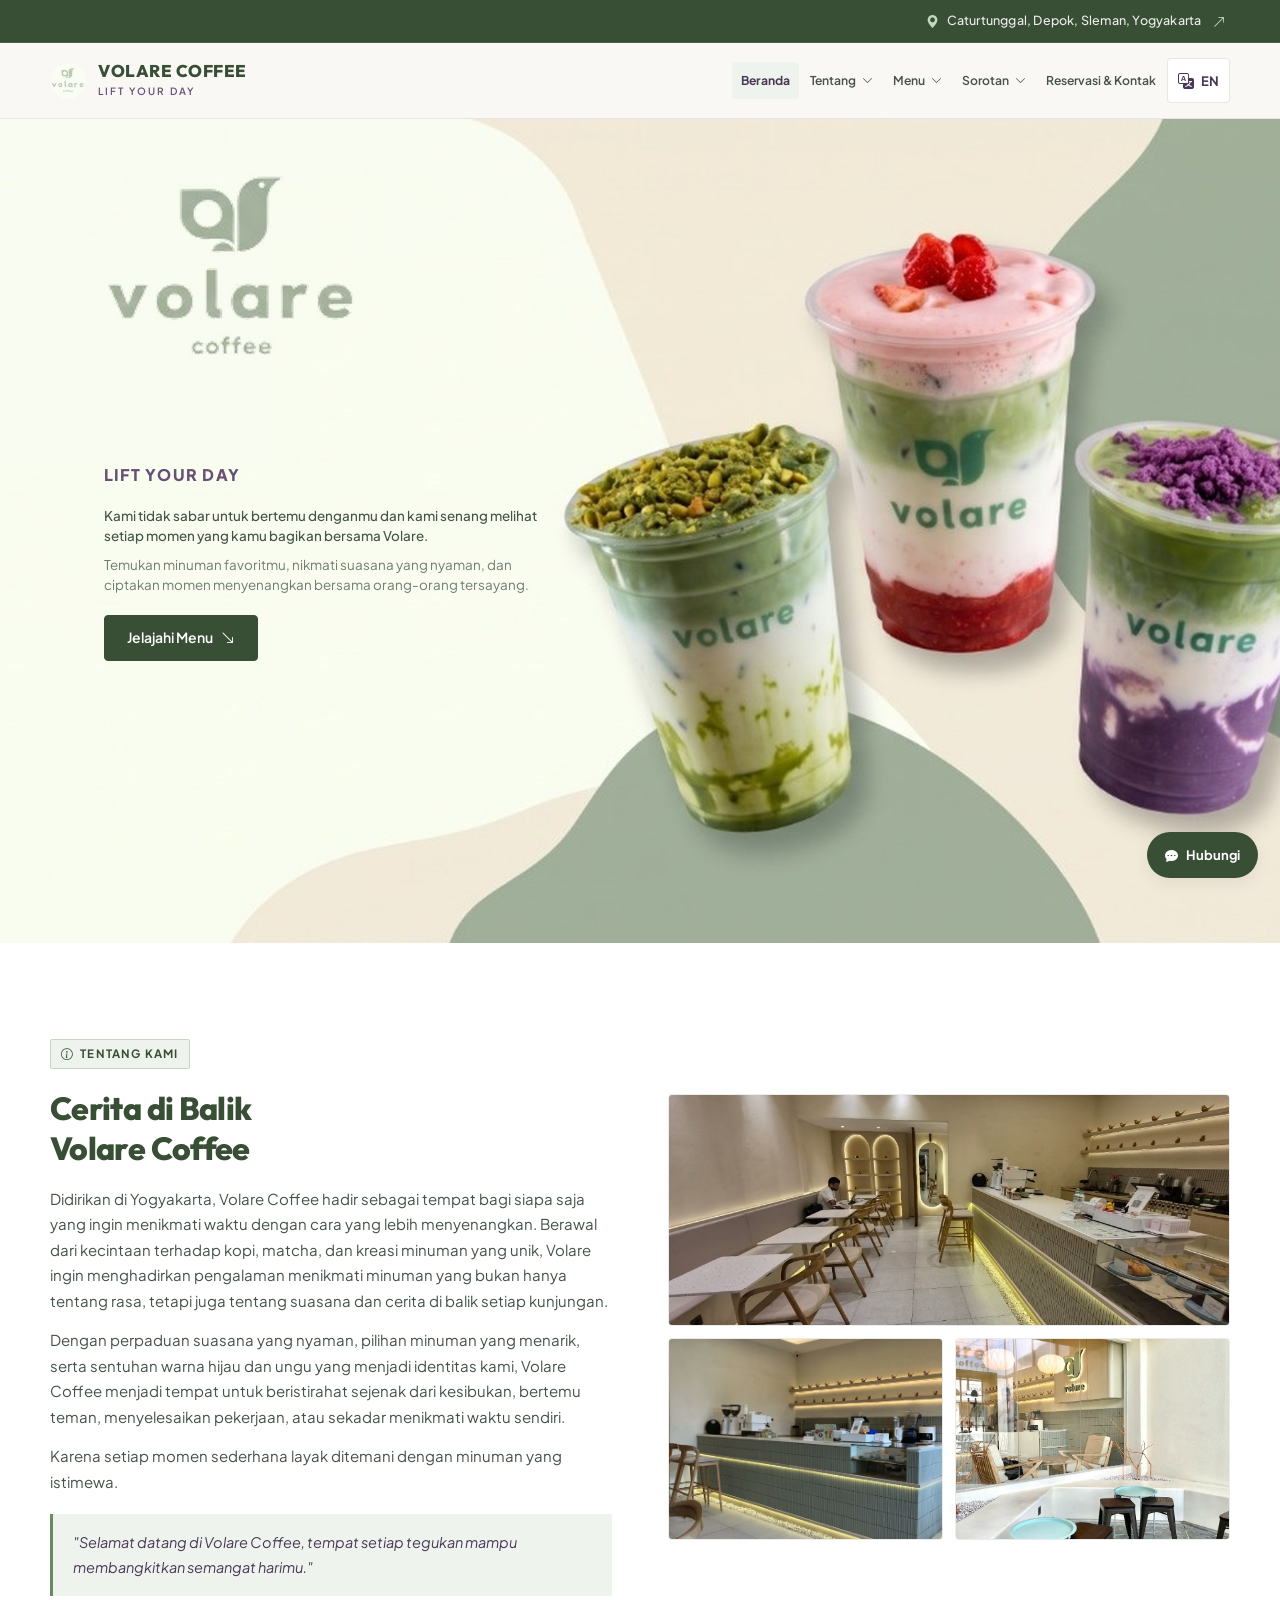
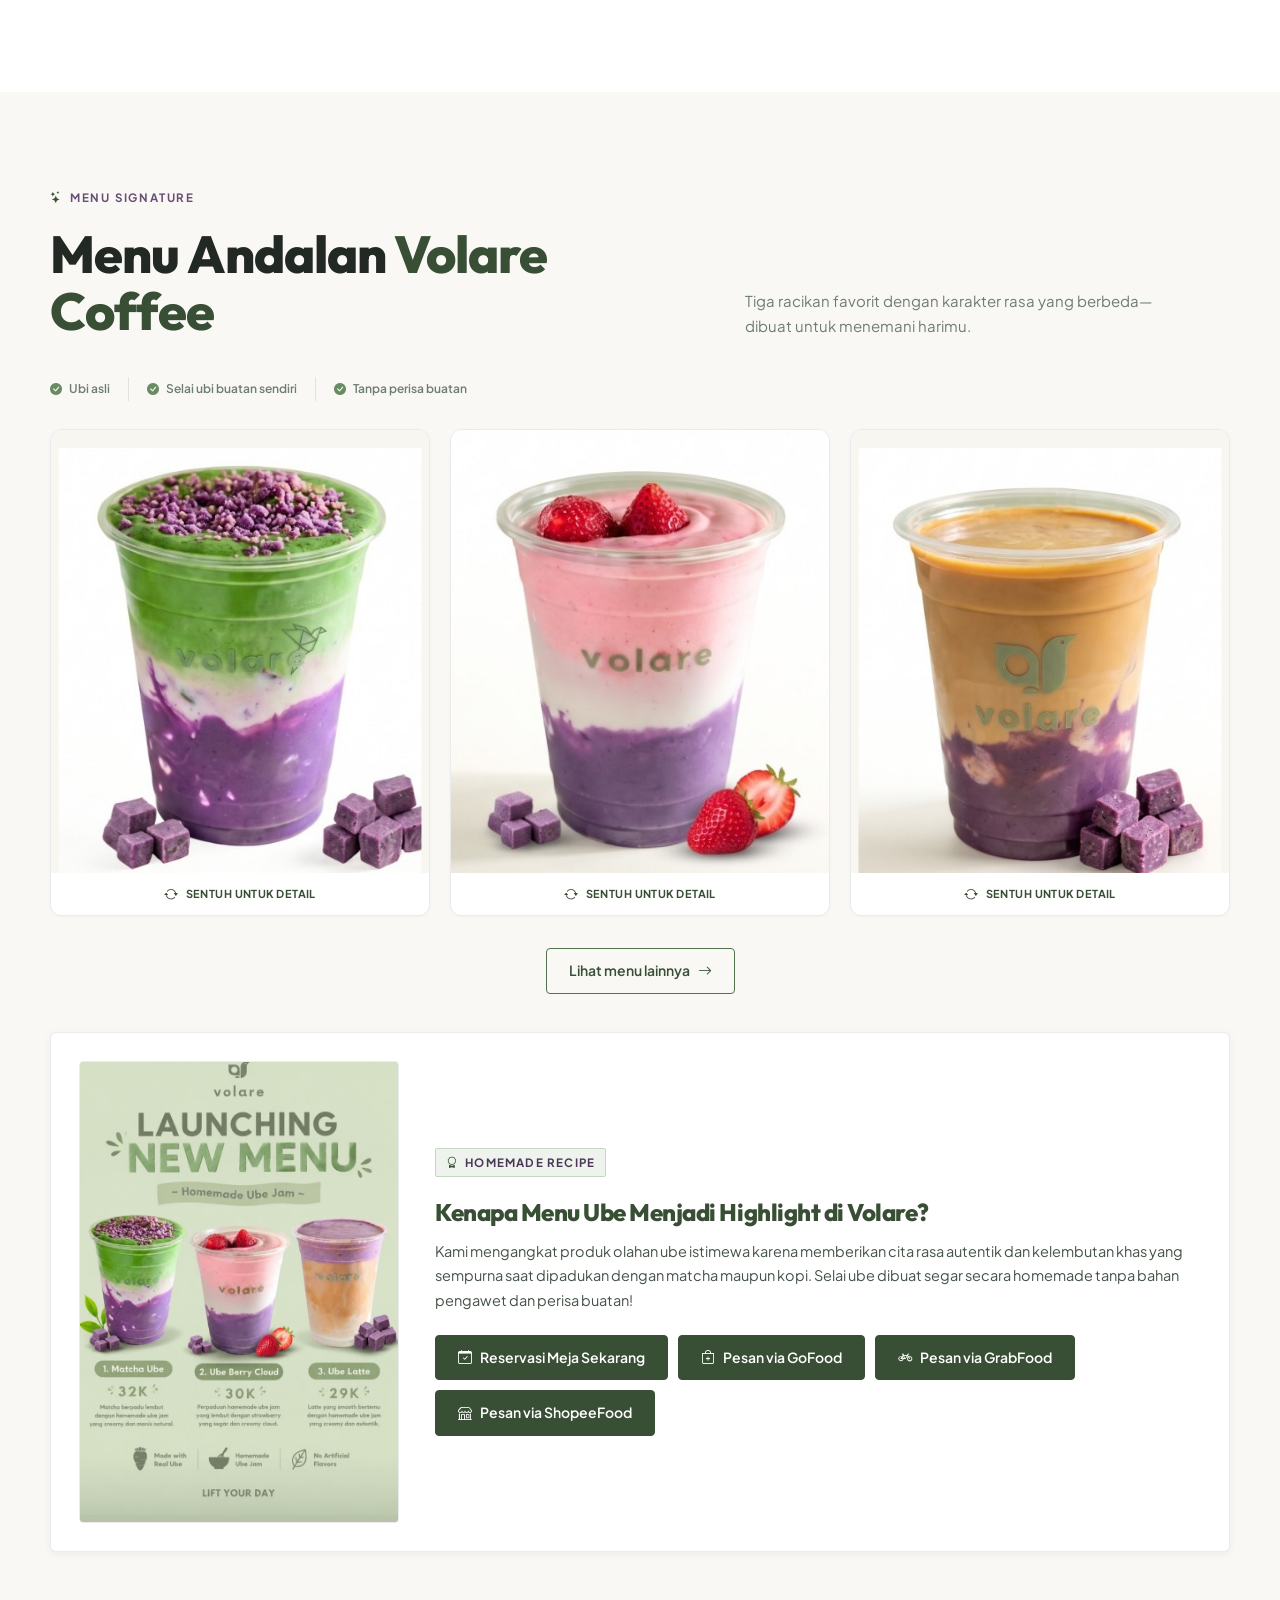
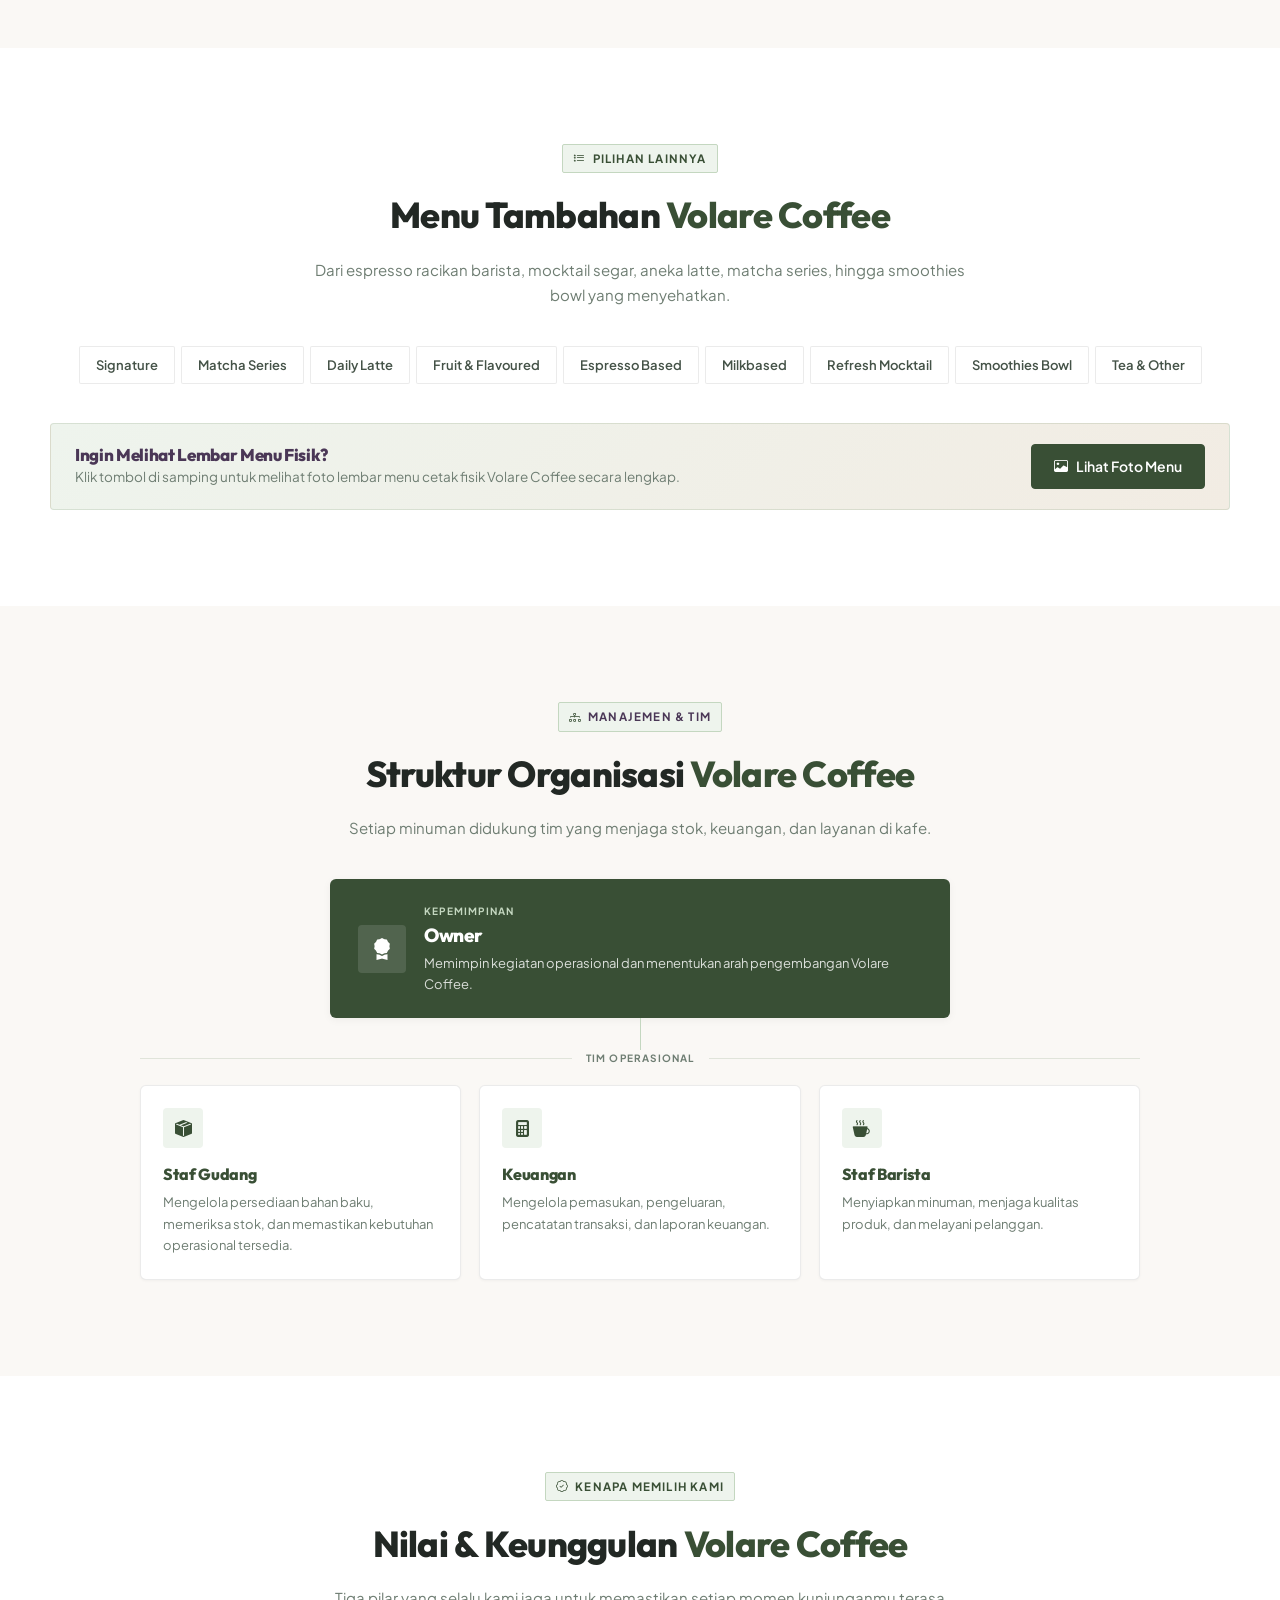
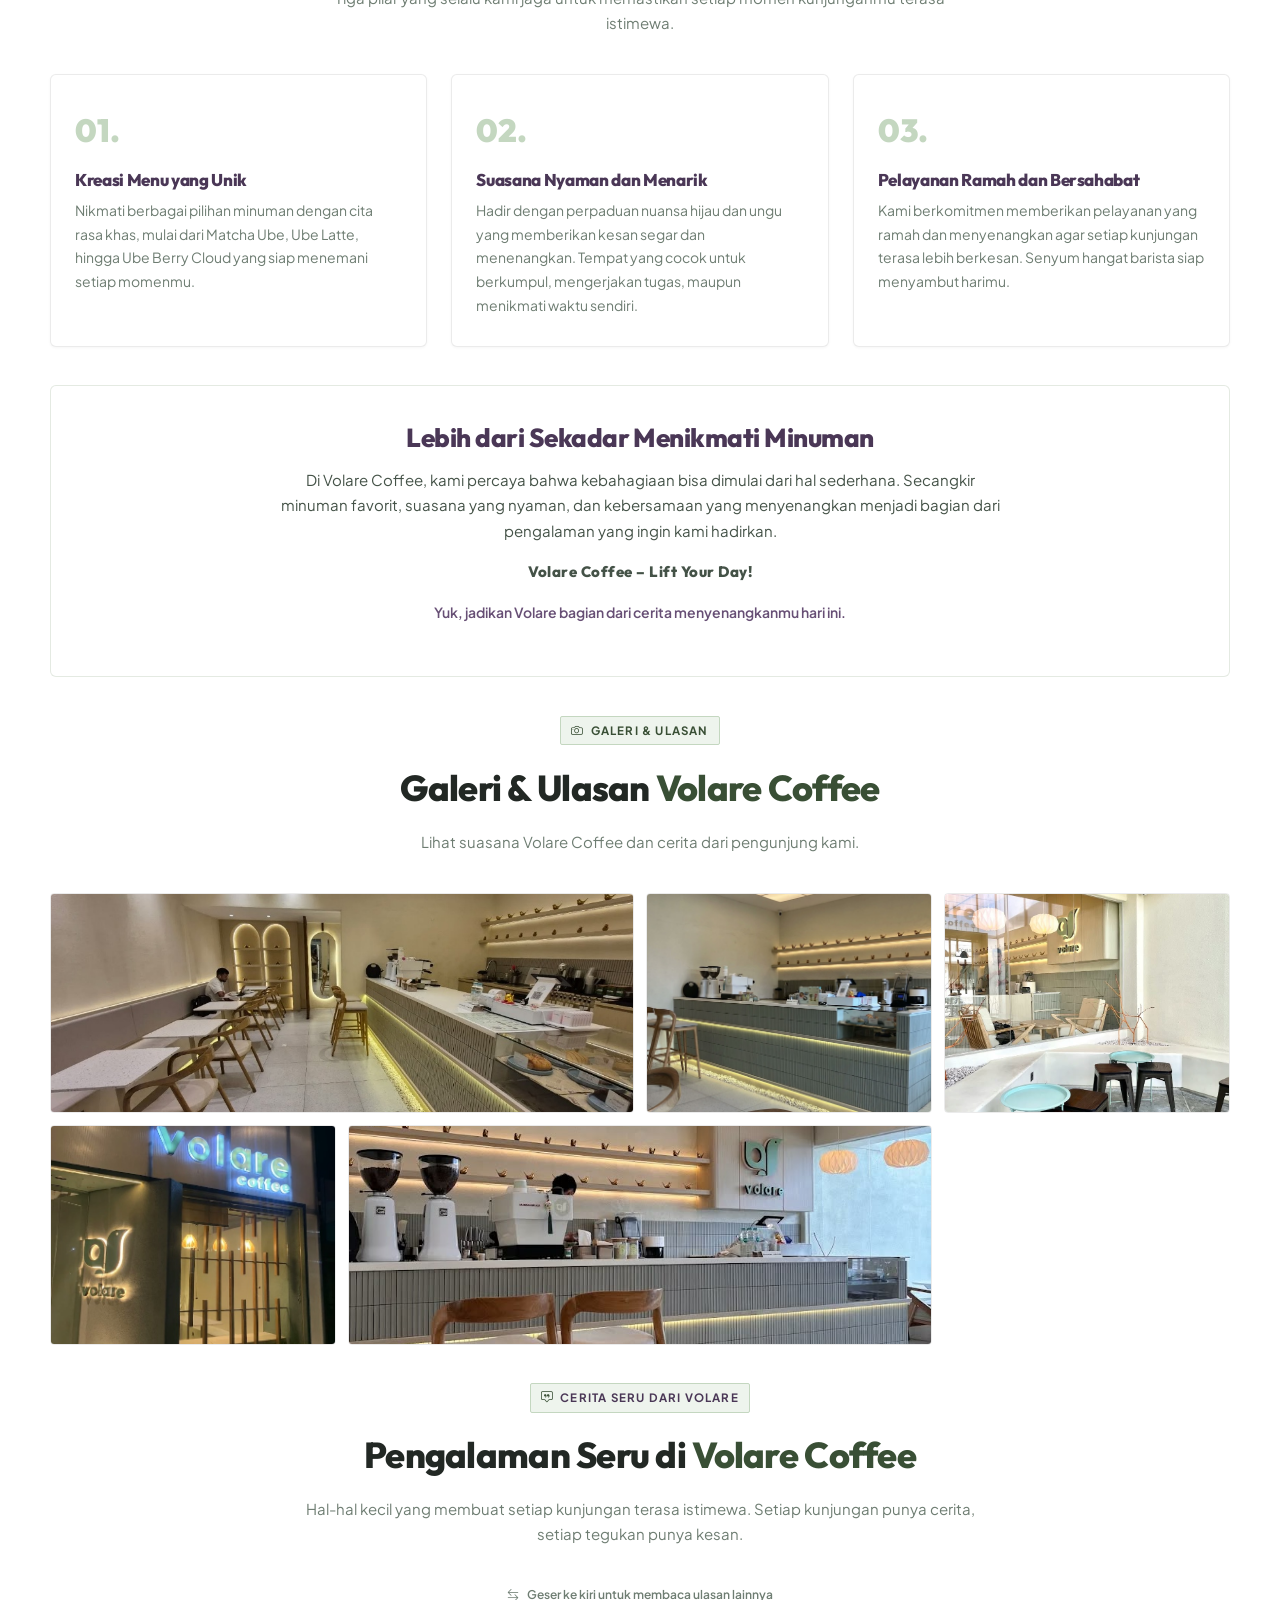
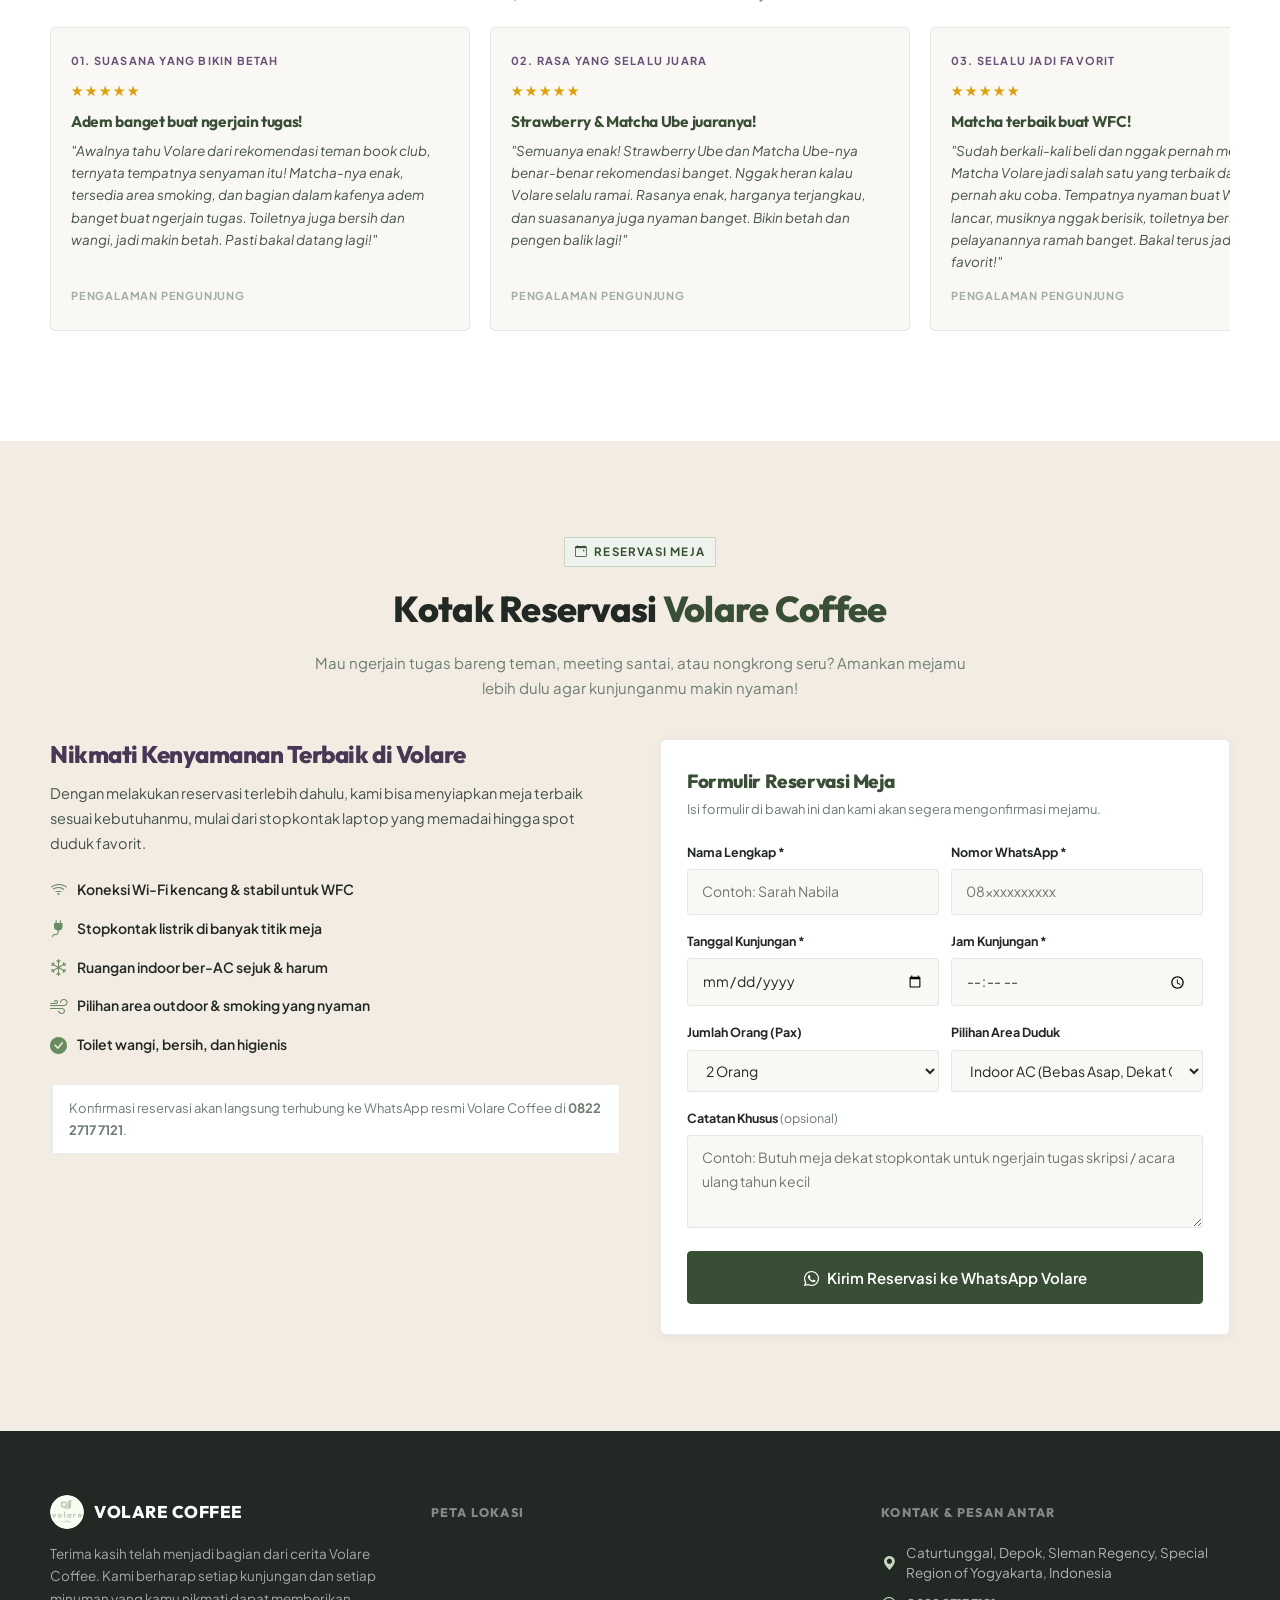
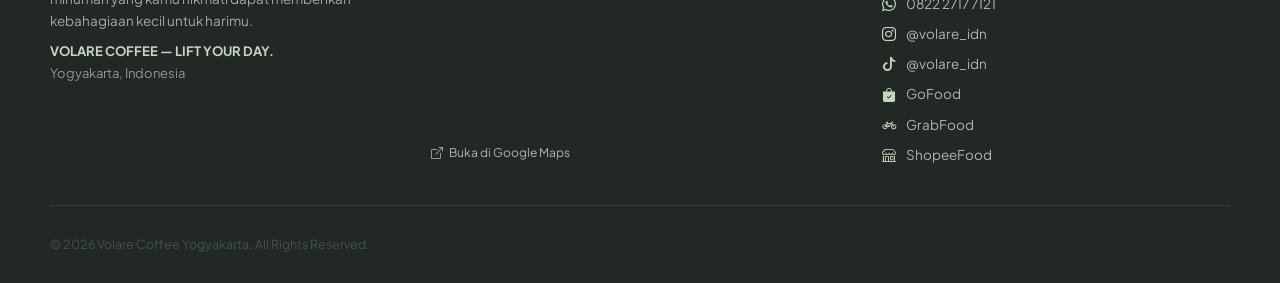
==== commit 611e17d5: "update: perbarui fitur/tampilan Volare Coffee" ====
--- a/index.html
+++ b/index.html
@@ -602,10 +602,6 @@
             <img src="assets/img/volare/image10.png" alt="Sudut bar utama Volare Coffee" loading="lazy">
             <div class="gallery-caption" aria-hidden="true">Sudut bar utama dengan sentuhan warna hijau pastel</div>
           </div>
-          <div class="gallery-item viewable" data-src="assets/img/volare/image3.png" data-caption="3 Nilai kreasi menu unik dan suasana nyaman" role="listitem">
-            <img src="assets/img/volare/image3.png" alt="Keunggulan Volare Coffee" loading="lazy">
-            <div class="gallery-caption" aria-hidden="true">Kreasi Menu, Suasana, &amp; Pelayanan</div>
-          </div>
         </div>
 
         </div>
@@ -615,10 +611,6 @@
           <div class="section-label section-label--purple"><i class="bi bi-chat-square-quote" aria-hidden="true"></i> Cerita Seru dari Volare</div>
           <h3 class="section-title">Pengalaman Seru di <mark>Volare Coffee</mark></h3>
           <p class="section-desc">Hal-hal kecil yang membuat setiap kunjungan terasa istimewa. Setiap kunjungan punya cerita, setiap tegukan punya kesan.</p>
-        </div>
-
-        <div class="testi-banner">
-          <img src="assets/img/volare/image5.jpeg" alt="Pengalaman Seru di Volare Coffee Banner" loading="lazy">
         </div>
 
         <p class="review-scroll-hint"><i class="bi bi-arrow-left-right" aria-hidden="true"></i> Geser ke kiri untuk membaca ulasan lainnya</p>
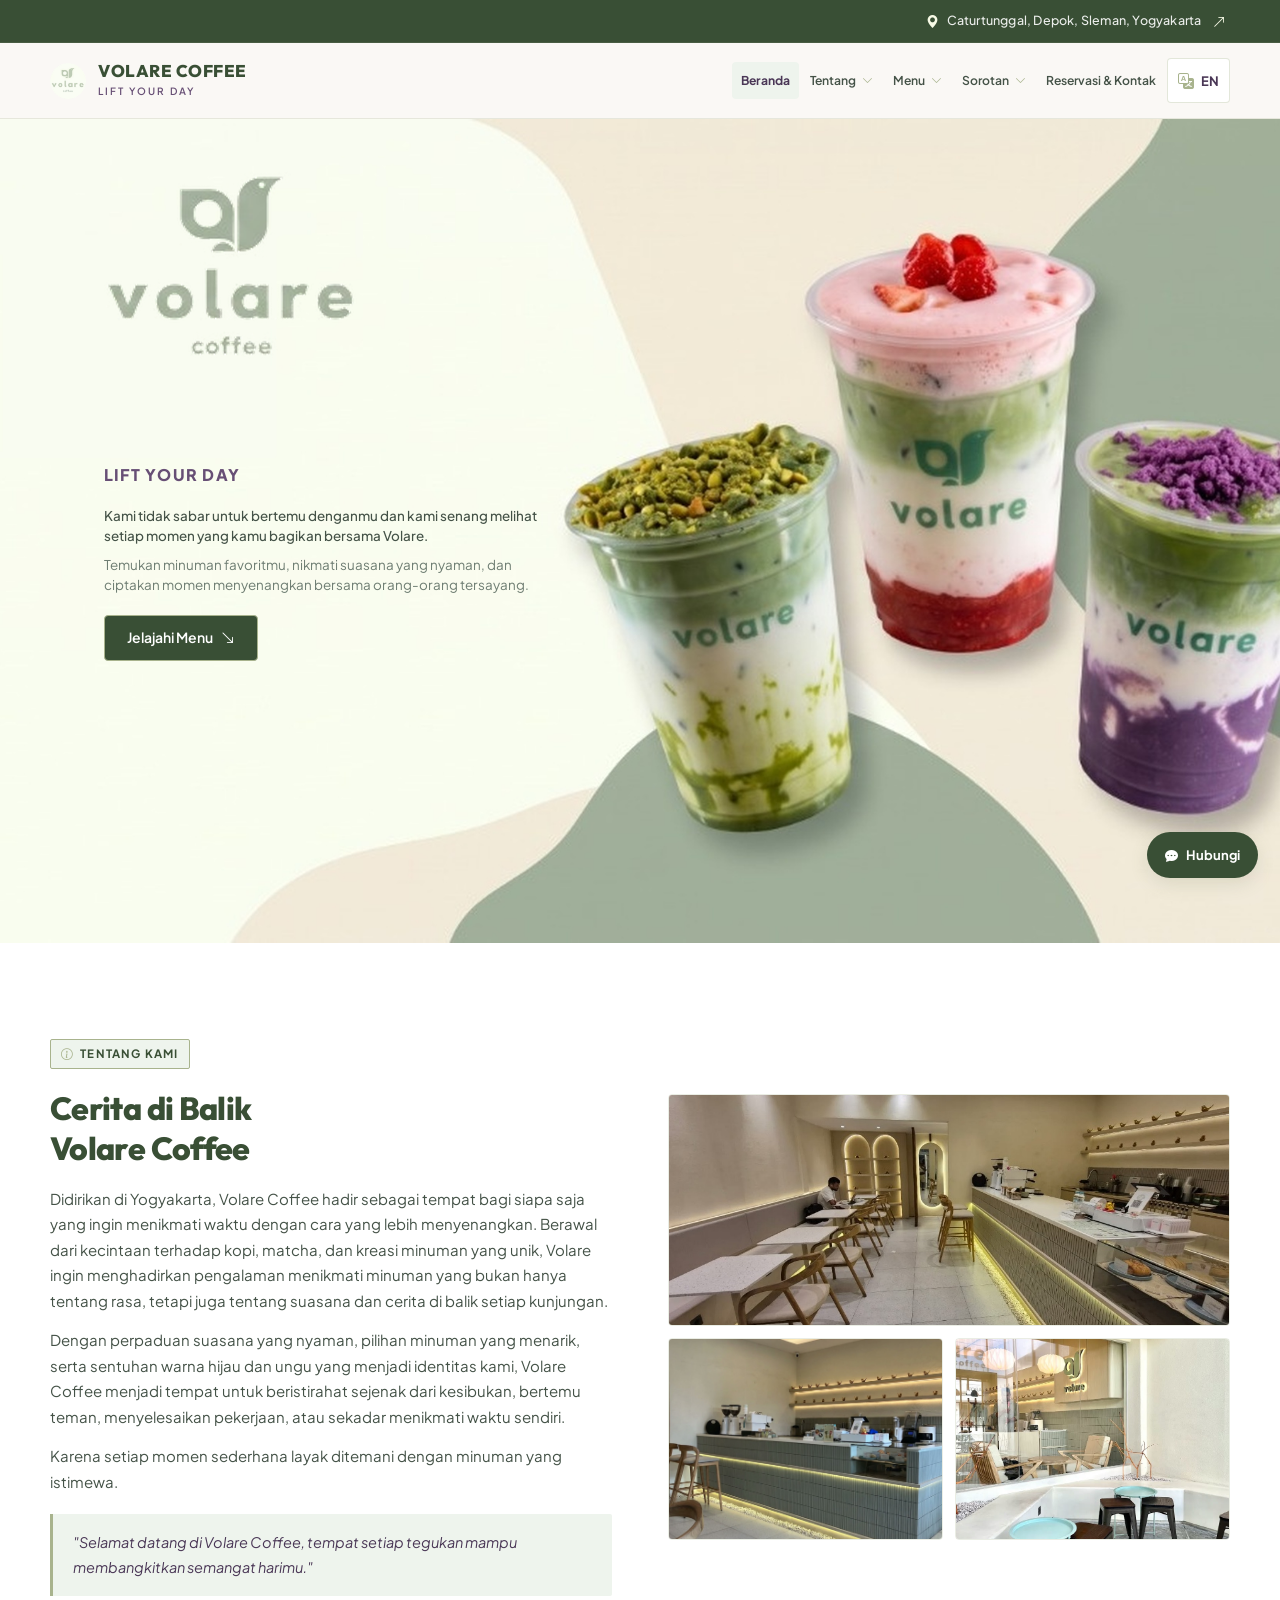
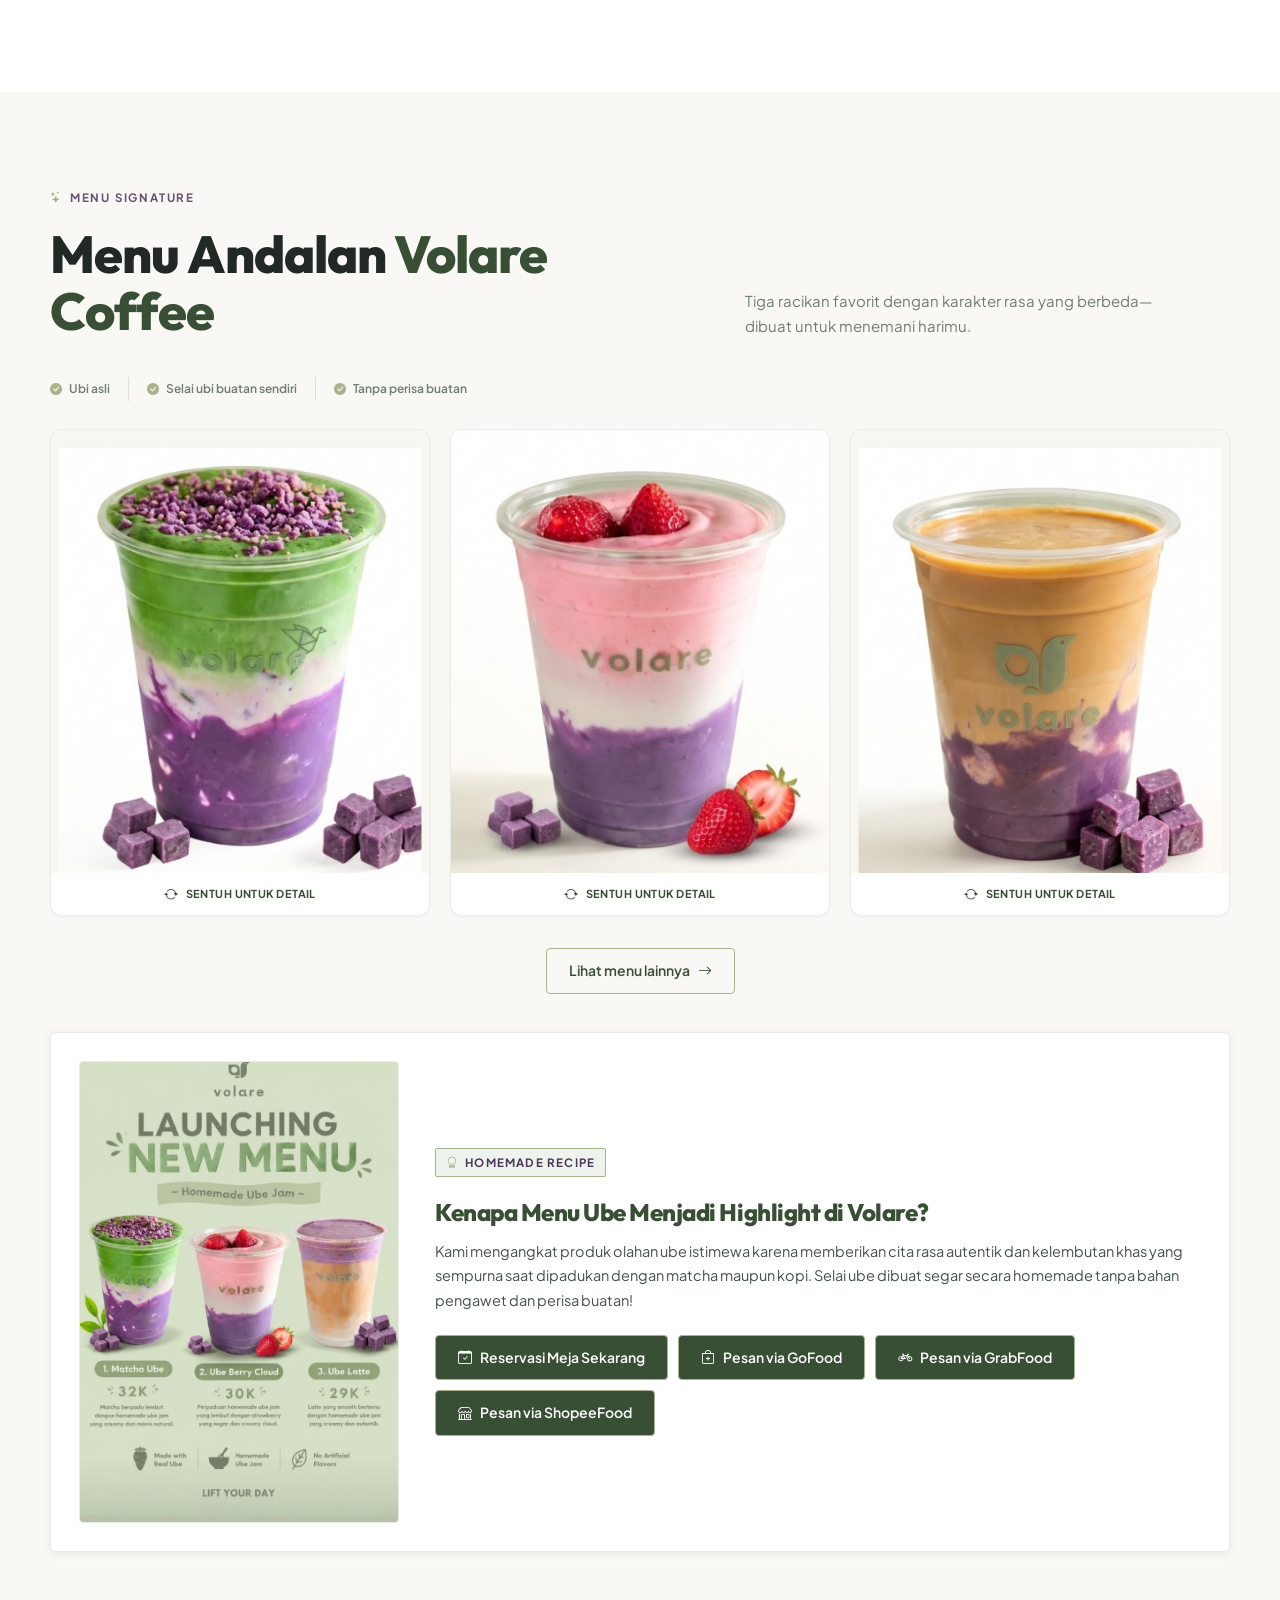
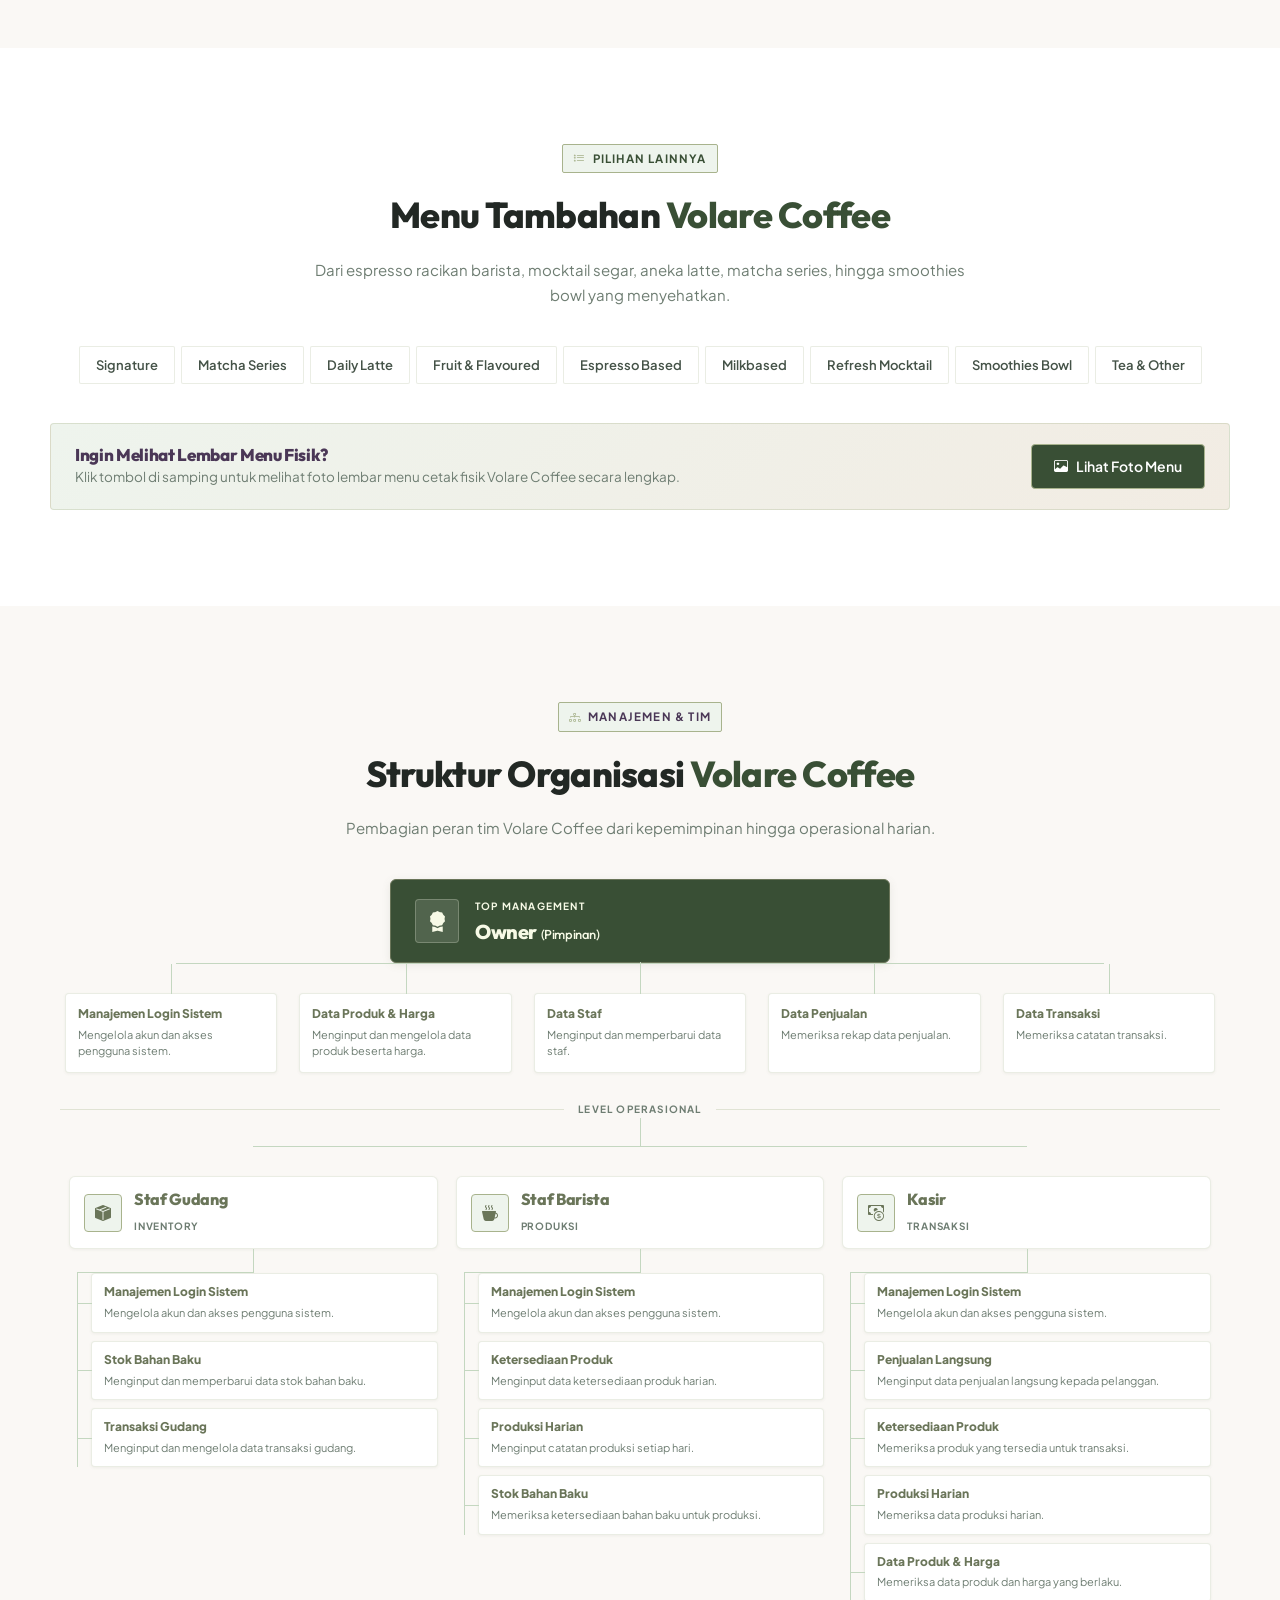
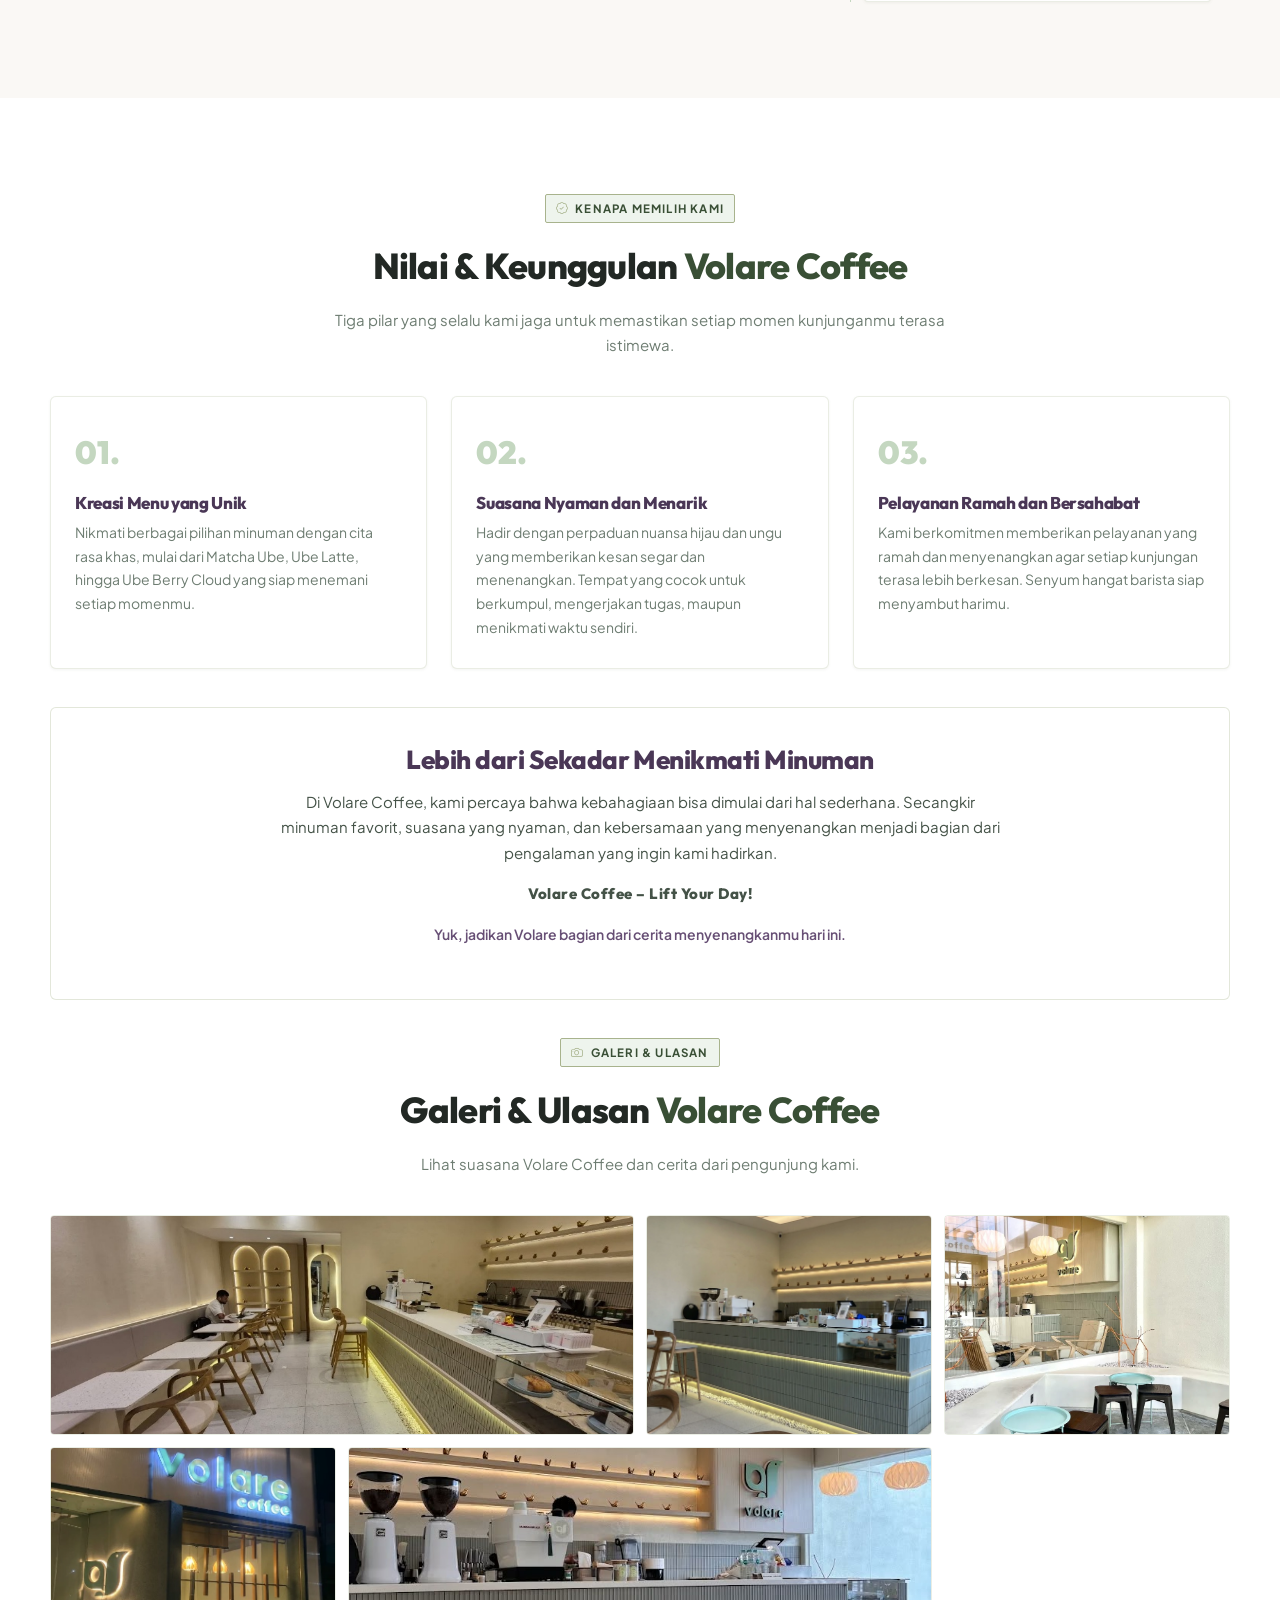
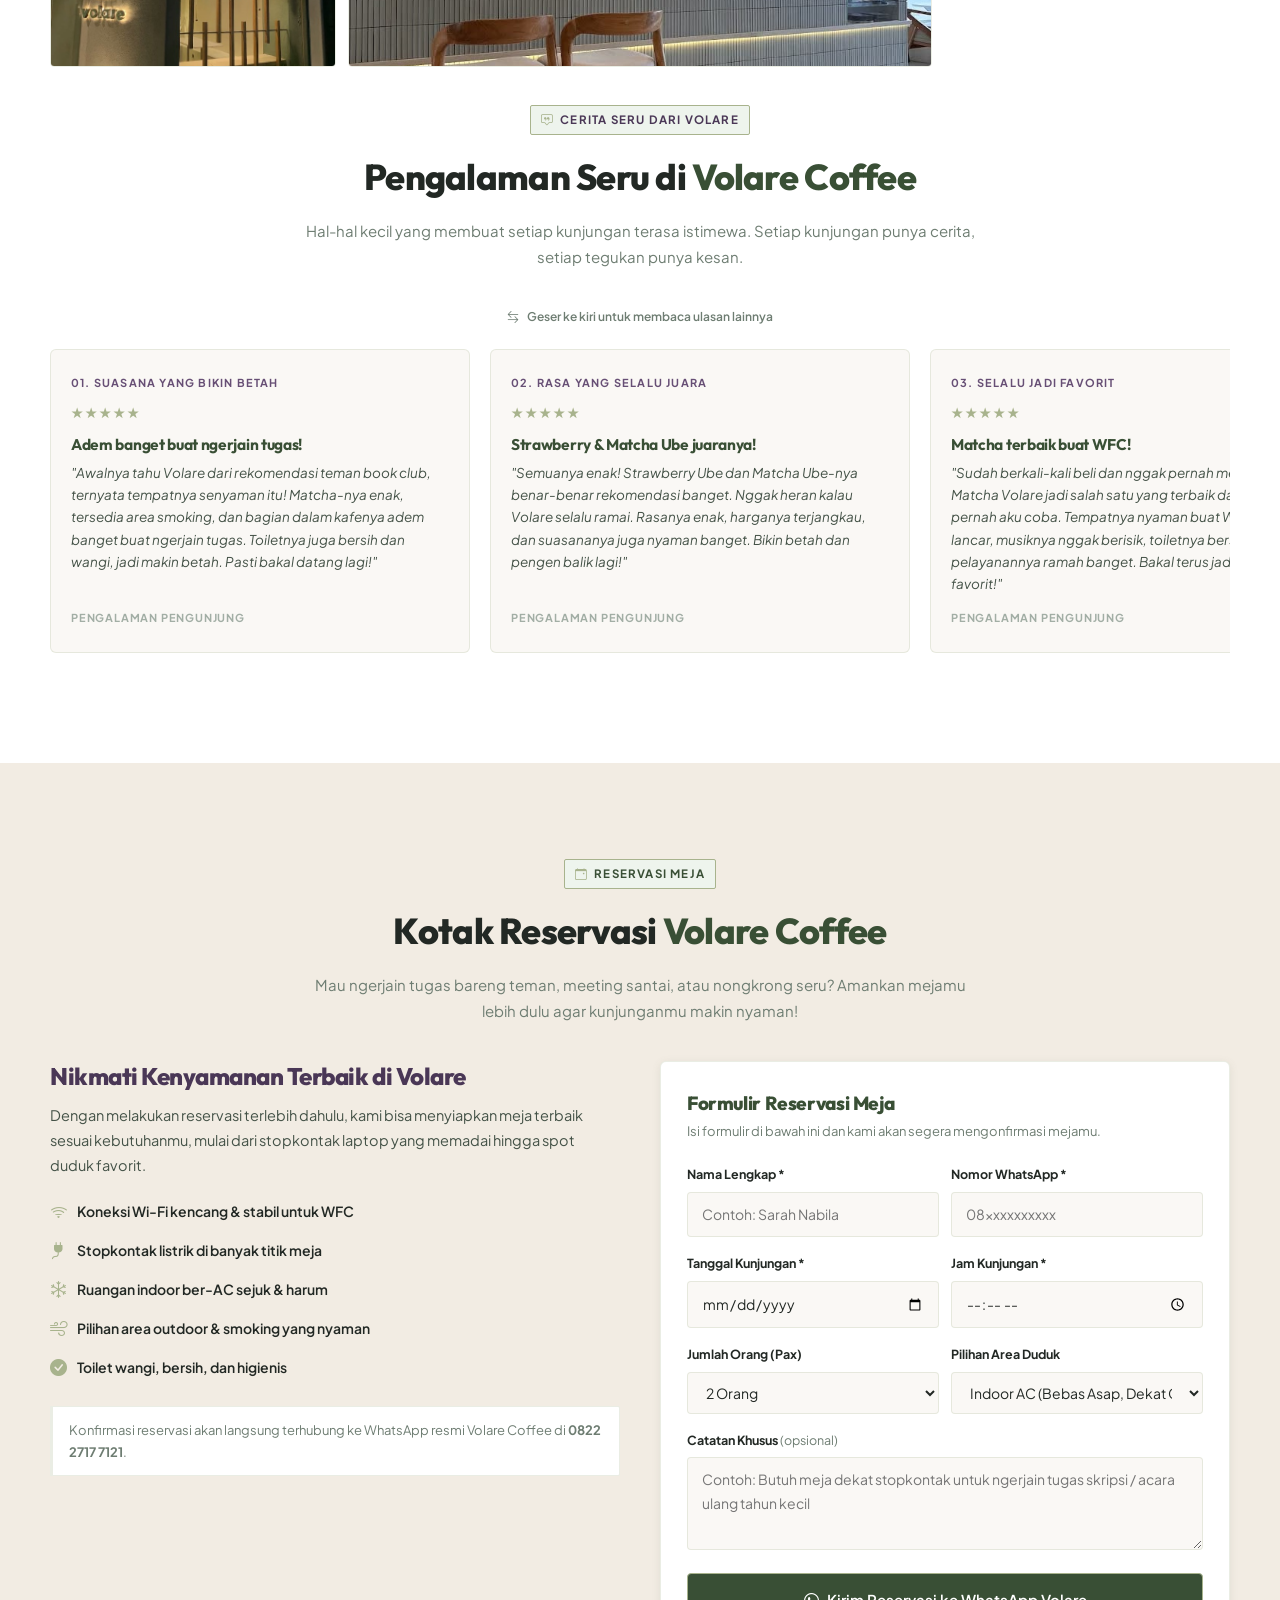
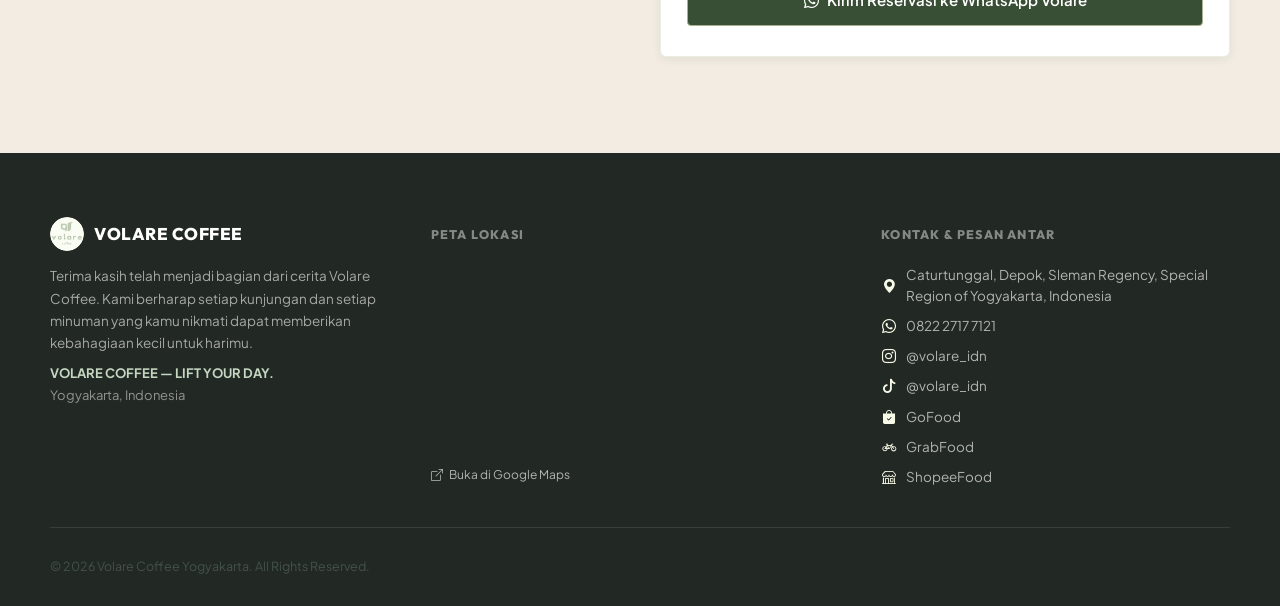
==== commit 297843c2: "update: perbarui kode project Volare Coffee" ====
--- a/index.html
+++ b/index.html
@@ -488,40 +488,138 @@
         <div class="section-header section-header--center">
           <div class="section-label section-label--purple"><i class="bi bi-diagram-3" aria-hidden="true"></i> Manajemen &amp; Tim</div>
           <h2 class="section-title" id="struktur-heading">Struktur Organisasi <mark>Volare Coffee</mark></h2>
-          <p class="section-desc">Setiap minuman didukung tim yang menjaga stok, keuangan, dan layanan di kafe.</p>
-        </div>
-
-        <div class="org-structure" aria-label="Struktur organisasi Volare Coffee">
-          <article class="org-lead">
-            <div class="org-lead-icon" aria-hidden="true">
-              <i class="bi bi-award-fill"></i>
-            </div>
-            <div class="org-lead-content">
-              <span class="org-eyebrow">Kepemimpinan</span>
-              <h3>Owner</h3>
-              <p>Memimpin kegiatan operasional dan menentukan arah pengembangan Volare Coffee.</p>
-            </div>
-          </article>
-
+          <p class="section-desc">Pembagian peran tim Volare Coffee dari kepemimpinan hingga operasional harian.</p>
+        </div>
+
+        <div class="org-structure" role="group" aria-label="Bagan struktur organisasi Volare Coffee">
+          <div class="org-owner-group">
+            <article class="org-lead">
+              <div class="org-lead-icon" aria-hidden="true">
+                <i class="bi bi-award-fill"></i>
+              </div>
+              <div class="org-lead-content">
+                <span class="org-eyebrow">Top Management</span>
+                <h3>Owner <span>(Pimpinan)</span></h3>
+              </div>
+            </article>
+
+            <ul class="org-owner-tasks" aria-label="Fungsi operasional Owner">
+              <li class="org-task-node">
+                <strong>Manajemen Login Sistem</strong>
+                <span>Mengelola akun dan akses pengguna sistem.</span>
+              </li>
+              <li class="org-task-node">
+                <strong>Data Produk &amp; Harga</strong>
+                <span>Menginput dan mengelola data produk beserta harga.</span>
+              </li>
+              <li class="org-task-node">
+                <strong>Data Staf</strong>
+                <span>Menginput dan memperbarui data staf.</span>
+              </li>
+              <li class="org-task-node">
+                <strong>Data Penjualan</strong>
+                <span>Memeriksa rekap data penjualan.</span>
+              </li>
+              <li class="org-task-node">
+                <strong>Data Transaksi</strong>
+                <span>Memeriksa catatan transaksi.</span>
+              </li>
+            </ul>
+          </div>
+
+          <div class="org-level-label">Level Operasional</div>
           <div class="org-connector" aria-hidden="true"></div>
-          <div class="org-team-heading"><span>Tim operasional</span></div>
-
-          <div class="org-staff-row">
-            <article class="org-role-card">
-              <div class="org-role-icon" aria-hidden="true"><i class="bi bi-box-seam-fill"></i></div>
-              <h3>Staf Gudang</h3>
-              <p>Mengelola persediaan bahan baku, memeriksa stok, dan memastikan kebutuhan operasional tersedia.</p>
-            </article>
-            <article class="org-role-card">
-              <div class="org-role-icon" aria-hidden="true"><i class="bi bi-calculator-fill"></i></div>
-              <h3>Keuangan</h3>
-              <p>Mengelola pemasukan, pengeluaran, pencatatan transaksi, dan laporan keuangan.</p>
-            </article>
-            <article class="org-role-card">
-              <div class="org-role-icon" aria-hidden="true"><i class="bi bi-cup-hot-fill"></i></div>
-              <h3>Staf Barista</h3>
-              <p>Menyiapkan minuman, menjaga kualitas produk, dan melayani pelanggan.</p>
-            </article>
+          <div class="org-staff-row" role="list" aria-label="Posisi dan fungsi operasional">
+            <div class="org-role-group" role="listitem">
+              <article class="org-role-card">
+                <div class="org-role-heading">
+                  <div class="org-role-icon" aria-hidden="true"><i class="bi bi-box-seam-fill"></i></div>
+                  <div>
+                    <h3>Staf Gudang</h3>
+                    <span>Inventory</span>
+                  </div>
+                </div>
+              </article>
+              <div class="org-role-connector" aria-hidden="true"></div>
+              <ul class="org-task-list" aria-label="Fungsi Staf Gudang">
+                <li class="org-task-node">
+                  <strong>Manajemen Login Sistem</strong>
+                  <span>Mengelola akun dan akses pengguna sistem.</span>
+                </li>
+                <li class="org-task-node">
+                  <strong>Stok Bahan Baku</strong>
+                  <span>Menginput dan memperbarui data stok bahan baku.</span>
+                </li>
+                <li class="org-task-node">
+                  <strong>Transaksi Gudang</strong>
+                  <span>Menginput dan mengelola data transaksi gudang.</span>
+                </li>
+              </ul>
+            </div>
+            <div class="org-role-group" role="listitem">
+              <article class="org-role-card">
+                <div class="org-role-heading">
+                  <div class="org-role-icon" aria-hidden="true"><i class="bi bi-cup-hot-fill"></i></div>
+                  <div>
+                    <h3>Staf Barista</h3>
+                    <span>Produksi</span>
+                  </div>
+                </div>
+              </article>
+              <div class="org-role-connector" aria-hidden="true"></div>
+              <ul class="org-task-list" aria-label="Fungsi Staf Barista">
+                <li class="org-task-node">
+                  <strong>Manajemen Login Sistem</strong>
+                  <span>Mengelola akun dan akses pengguna sistem.</span>
+                </li>
+                <li class="org-task-node">
+                  <strong>Ketersediaan Produk</strong>
+                  <span>Menginput data ketersediaan produk harian.</span>
+                </li>
+                <li class="org-task-node">
+                  <strong>Produksi Harian</strong>
+                  <span>Menginput catatan produksi setiap hari.</span>
+                </li>
+                <li class="org-task-node">
+                  <strong>Stok Bahan Baku</strong>
+                  <span>Memeriksa ketersediaan bahan baku untuk produksi.</span>
+                </li>
+              </ul>
+            </div>
+            <div class="org-role-group" role="listitem">
+              <article class="org-role-card">
+                <div class="org-role-heading">
+                  <div class="org-role-icon" aria-hidden="true"><i class="bi bi-cash-coin"></i></div>
+                  <div>
+                    <h3>Kasir</h3>
+                    <span>Transaksi</span>
+                  </div>
+                </div>
+              </article>
+              <div class="org-role-connector" aria-hidden="true"></div>
+              <ul class="org-task-list" aria-label="Fungsi Kasir">
+                <li class="org-task-node">
+                  <strong>Manajemen Login Sistem</strong>
+                  <span>Mengelola akun dan akses pengguna sistem.</span>
+                </li>
+                <li class="org-task-node">
+                  <strong>Penjualan Langsung</strong>
+                  <span>Menginput data penjualan langsung kepada pelanggan.</span>
+                </li>
+                <li class="org-task-node">
+                  <strong>Ketersediaan Produk</strong>
+                  <span>Memeriksa produk yang tersedia untuk transaksi.</span>
+                </li>
+                <li class="org-task-node">
+                  <strong>Produksi Harian</strong>
+                  <span>Memeriksa data produksi harian.</span>
+                </li>
+                <li class="org-task-node">
+                  <strong>Data Produk &amp; Harga</strong>
+                  <span>Memeriksa data produk dan harga yang berlaku.</span>
+                </li>
+              </ul>
+            </div>
           </div>
         </div>
 
--- a/assets/css/volare.css
+++ b/assets/css/volare.css
@@ -9,36 +9,42 @@
   --header-h: 0px;
   --section-py: clamp(56px, 8vw, 96px);
   --section-head-gap: clamp(24px, 3vw, 40px);
-   
+
+  --palette-accent: #6A7559;
+  --palette-muted: #A8B38D;
+  --palette-warm: #D1D9C5;
+  --palette-light: #F7FAE6;
+  --palette-border: rgba(168, 179, 141, 0.32);
+
   --green: #688B62;
   --green-mid: #52724D;
   --green-dark: #394F35;
-  --green-tint: #EEF4ED;
+  --green-tint: #D1D9C5;
   --green-soft: #C4D7C0;
 
   --purple: #836892;
   --purple-mid: #674F75;
   --purple-dark: #4A3756;
-  --purple-tint: #F4EEF7;
+  --purple-tint: #D1D9C5;
   --purple-soft: #CDBED5;
 
-  --cream: #FAF8F5;
-  --cream-card: #FFFFFF;
-  --sand: #F2ECE3;
+  --cream: #F7FAE6;
+  --cream-card: #F7FAE6;
+  --sand: #D1D9C5;
 
   --ink: #222824;
   --ink-mid: #445247;
   --ink-muted: #6E7D72;
   --ink-faint: #A2AEA5;
 
-  --border: rgba(104, 139, 98, 0.18);
-  --border-p: rgba(104, 139, 98, 0.18);
-  --border-subtle: rgba(0, 0, 0, 0.08);
-
-  --shadow-xs: 0 1px 3px rgba(0, 0, 0, 0.04);
-  --shadow-sm: 0 2px 8px rgba(0, 0, 0, 0.05);
-  --shadow-md: 0 6px 18px rgba(0, 0, 0, 0.06);
-  --shadow-lg: 0 12px 30px rgba(0, 0, 0, 0.08);
+  --border: rgba(168, 179, 141, 0.32);
+  --border-p: rgba(168, 179, 141, 0.32);
+  --border-subtle: rgba(168, 179, 141, 0.24);
+
+  --shadow-xs: 0 1px 3px rgba(106, 117, 89, 0.08);
+  --shadow-sm: 0 2px 8px rgba(106, 117, 89, 0.12);
+  --shadow-md: 0 6px 18px rgba(106, 117, 89, 0.16);
+  --shadow-lg: 0 12px 30px rgba(106, 117, 89, 0.2);
 
    
   --r-xs: 2px;
@@ -72,7 +78,7 @@
   font-size: 15px;
   line-height: 1.7;
   color: var(--ink);
-  background: var(--cream);
+  background: #FAF8F5;
   overflow-x: hidden;
   -webkit-font-smoothing: antialiased;
 }
@@ -134,7 +140,7 @@
   font-size: 12.5px;
   padding: 8px 0;
   letter-spacing: 0.2px;
-  border-bottom: 1px solid rgba(255, 255, 255, 0.08);
+  border-bottom: 1px solid rgba(247, 250, 230, 0.08);
 }
 
 .site-topbar .container {
@@ -162,7 +168,7 @@
 }
 
 .topbar-address-link i {
-  color: var(--green-soft);
+  color: var(--palette-light);
   font-size: 13px;
 }
 
@@ -252,12 +258,12 @@
 
 .nav-menu a:hover {
   color: var(--purple-dark);
-  background: var(--green-tint);
+  background: #EEF4ED;
 }
 
 .nav-menu a[aria-current="page"] {
   color: var(--purple-dark);
-  background: var(--green-tint);
+  background: #EEF4ED;
   font-weight: 700;
 }
 
@@ -288,10 +294,11 @@
 .nav-dropdown[open] > .nav-dropdown-toggle,
 .nav-dropdown.is-active > .nav-dropdown-toggle {
   color: var(--purple-dark);
-  background: var(--green-tint);
+  background: #EEF4ED;
 }
 
 .nav-dropdown-toggle i {
+  color: var(--palette-muted);
   font-size: 11px;
   transition: transform var(--dur) var(--ease);
 }
@@ -352,11 +359,12 @@
 }
 
 .language-toggle:hover {
-  background: var(--green-tint);
-  border-color: var(--green-soft);
+  background: #EEF4ED;
+  border-color: var(--palette-muted);
 }
 
 .language-toggle i {
+  color: var(--palette-muted);
   font-size: 16px;
 }
 
@@ -372,6 +380,10 @@
   background: #FFFFFF;
   color: var(--purple-dark);
   font-size: 20px;
+}
+
+.nav-toggle i {
+  color: var(--palette-muted);
 }
 
  
@@ -399,12 +411,12 @@
 .btn-primary {
   background: var(--green-dark);
   color: #FFFFFF;
-  border-color: var(--green-dark);
+  border-color: var(--palette-muted);
 }
 
 .btn-primary:hover {
   background: var(--green-mid);
-  border-color: var(--green-mid);
+  border-color: var(--palette-muted);
   color: #FFFFFF;
   box-shadow: var(--shadow-sm);
   transform: translateY(-1px);
@@ -413,12 +425,12 @@
 .btn-secondary {
   background: var(--green-dark);
   color: #FFFFFF;
-  border-color: var(--green-dark);
+  border-color: var(--palette-muted);
 }
 
 .btn-secondary:hover {
   background: var(--green-mid);
-  border-color: var(--green-mid);
+  border-color: var(--palette-muted);
   color: #FFFFFF;
   box-shadow: var(--shadow-sm);
   transform: translateY(-1px);
@@ -427,23 +439,23 @@
 .btn-outline {
   background: transparent;
   color: var(--green-dark);
-  border-color: var(--green-mid);
+  border-color: var(--palette-muted);
 }
 
 .btn-outline:hover {
-  background: var(--green-tint);
+  background: #EEF4ED;
   color: var(--green-dark);
 }
 
 .btn-ghost {
   background: transparent;
   color: var(--purple-dark);
-  border-color: var(--green-soft);
+  border-color: var(--palette-muted);
 }
 
 .btn-ghost:hover {
-  background: var(--green-tint);
-  border-color: var(--green-mid);
+  background: #EEF4ED;
+  border-color: var(--palette-muted);
 }
 
  
@@ -487,12 +499,16 @@
   background: #FFFFFF;
 }
 
+.section#struktur {
+  background: #FAF8F5;
+}
+
 .section--sand {
-  background: var(--sand);
+  background: #F2ECE3;
 }
 
 .section--tinted {
-  background: var(--green-tint);
+  background: #EEF4ED;
 }
 
 .section-label {
@@ -501,8 +517,8 @@
   gap: 6px;
   padding: 4px 10px;
   border-radius: var(--r-xs);
-  background: var(--green-tint);
-  border: 1px solid var(--green-soft);
+  background: #EEF4ED;
+  border: 1px solid var(--palette-muted);
   color: var(--green-dark);
   font-size: 11.5px;
   font-weight: 700;
@@ -512,13 +528,17 @@
 }
 
 .section-label--purple {
-  background: var(--green-tint);
-  border-color: var(--green-soft);
+  background: #EEF4ED;
+  border-color: var(--palette-muted);
   color: var(--purple-dark);
 }
 
 .section-label--purple i {
-  color: var(--green-dark);
+  color: var(--palette-muted);
+}
+
+.section-label i {
+  color: var(--palette-muted);
 }
 
 .section-header {
@@ -553,7 +573,7 @@
 .hero {
   position: relative;
   overflow: hidden;
-  background: var(--cream);
+  background: #FAF8F5;
   min-height: calc(100svh - var(--header-h));
 }
 
@@ -645,8 +665,8 @@
 .about-blockquote {
   margin-top: 20px;
   padding: 16px 20px;
-  border-left: 3px solid var(--green);
-  background: var(--green-tint);
+  border-left: 3px solid var(--palette-muted);
+  background: #EEF4ED;
   border-radius: 0 var(--r-xs) var(--r-xs) 0;
   font-style: italic;
   color: var(--purple-dark);
@@ -749,7 +769,7 @@
 }
 
 .feature-pill i {
-  color: var(--green);
+  color: var(--palette-muted);
 }
 
 .drink-cards {
@@ -779,7 +799,7 @@
 }
 
 .drink-card-toggle:focus-visible {
-  outline: 3px solid var(--green-soft);
+  outline: 3px solid var(--palette-muted);
   outline-offset: 4px;
   border-radius: 12px;
 }
@@ -871,6 +891,10 @@
   font-size: 11px;
   font-weight: 800;
   letter-spacing: 0.14em;
+}
+
+.drink-card-back-mark i {
+  color: var(--palette-muted);
 }
 
 .drink-card-back .drink-card-heading {
@@ -1010,14 +1034,14 @@
 }
 
 .filter-btn:hover {
-  background: var(--green-tint);
-  border-color: var(--green-soft);
+  background: #EEF4ED;
+  border-color: var(--palette-muted);
   color: var(--green-dark);
 }
 
 .filter-btn.active {
   background: var(--green-dark);
-  border-color: var(--green-dark);
+  border-color: var(--palette-muted);
   color: #FFFFFF;
 }
 
@@ -1061,11 +1085,11 @@
   color: var(--purple-dark);
   padding-bottom: 8px;
   margin-bottom: 16px;
-  border-bottom: 2px solid var(--green-soft);
+  border-bottom: 2px solid var(--palette-muted);
 }
 
 .menu-cat-header i {
-  color: var(--green);
+  color: var(--palette-muted);
 }
 
 .menu-items {
@@ -1122,7 +1146,7 @@
   overflow: hidden;
   border: 1px solid var(--border-subtle);
   border-radius: var(--r-sm);
-  background: var(--cream);
+  background: #FAF8F5;
   box-shadow: var(--shadow-xs);
   backface-visibility: hidden;
   -webkit-backface-visibility: hidden;
@@ -1134,7 +1158,7 @@
 }
 
 .menu-item-toggle:focus-visible .menu-item-face {
-  outline: 3px solid var(--green-mid);
+  outline: 3px solid var(--palette-muted);
   outline-offset: 3px;
 }
 
@@ -1156,7 +1180,7 @@
   justify-content: center;
   gap: 7px;
   padding: 9px 14px;
-  border: 1px solid rgba(57, 79, 53, 0.14);
+  border: 1px solid var(--palette-border);
   border-radius: 999px;
   color: var(--green-dark);
   background: rgba(255, 255, 255, 0.94);
@@ -1192,6 +1216,10 @@
   letter-spacing: 0.14em;
 }
 
+.menu-item-back-mark i {
+  color: var(--palette-muted);
+}
+
 .menu-item-info {
   min-width: 0;
 }
@@ -1252,7 +1280,7 @@
   flex-wrap: wrap;
   gap: 16px;
   padding: 20px 24px;
-  background: linear-gradient(135deg, var(--green-tint), var(--sand));
+  background: linear-gradient(135deg, #EEF4ED, #F2ECE3);
   border-radius: var(--r-sm);
   border: 1px solid var(--border);
 }
@@ -1291,7 +1319,7 @@
 .feature-card:hover {
   transform: translateY(-3px);
   box-shadow: var(--shadow-sm);
-  border-color: var(--green-soft);
+  border-color: var(--palette-muted);
 }
 
 .feature-num {
@@ -1347,38 +1375,62 @@
 
  
 .org-structure {
-  max-width: 1000px;
+  max-width: 1160px;
   margin: 0 auto;
 }
 
+.org-owner-group {
+  position: relative;
+}
+
 .org-lead {
-  display: flex;
-  align-items: center;
-  gap: 18px;
-  max-width: 620px;
+  position: relative;
+  display: flex;
+  align-items: center;
+  gap: 16px;
+  width: min(100%, 500px);
+  min-height: 82px;
   margin: 0 auto;
-  padding: 24px 28px;
-  background: var(--green-dark);
+  padding: 18px 24px;
+  border: 1px solid var(--palette-accent);
   border-radius: var(--r-md);
+  background: #394F35;
   box-shadow: var(--shadow-sm);
 }
 
+.org-lead::after {
+  position: absolute;
+  bottom: -30px;
+  left: 50%;
+  width: 1px;
+  height: 30px;
+  background: var(--green-soft);
+  content: '';
+}
+
 .org-lead-icon {
-  width: 48px;
-  height: 48px;
-  flex: 0 0 48px;
   display: grid;
+  flex: 0 0 44px;
+  width: 44px;
+  height: 44px;
   place-items: center;
+  border: 1px solid rgba(247, 250, 230, 0.24);
   border-radius: var(--r-sm);
   background: rgba(255, 255, 255, 0.12);
-  color: #FFFFFF;
-  font-size: 22px;
+  color: var(--palette-light);
+  font-size: 21px;
+}
+
+.org-lead-content {
+  display: flex;
+  align-items: baseline;
+  flex-wrap: wrap;
+  gap: 4px 10px;
 }
 
 .org-eyebrow {
-  display: block;
-  margin-bottom: 4px;
-  color: var(--green-soft);
+  flex-basis: 100%;
+  color: var(--palette-light);
   font-size: 10px;
   font-weight: 700;
   letter-spacing: 1.2px;
@@ -1386,105 +1438,250 @@
 }
 
 .org-lead-content h3 {
-  margin-bottom: 5px;
-  color: #FFFFFF;
-  font-size: 19px;
+  margin: 0;
+  color: var(--palette-light);
+  font-size: 20px;
   font-weight: 800;
 }
 
-.org-lead-content p {
-  max-width: 470px;
-  margin-bottom: 0;
-  color: rgba(255, 255, 255, 0.82);
+.org-lead-content h3 span {
   font-size: 13px;
-  line-height: 1.6;
-}
-
-.org-connector {
+  font-weight: 500;
+}
+
+.org-owner-tasks {
+  position: relative;
+  display: grid;
+  grid-template-columns: repeat(5, minmax(0, 1fr));
+  gap: 12px;
+  padding-top: 30px;
+}
+
+.org-owner-tasks::before {
+  position: absolute;
+  top: 0;
+  left: 10%;
+  width: 80%;
+  height: 1px;
+  background: var(--green-soft);
+  content: '';
+}
+
+.org-task-node {
+  position: relative;
+  min-width: 0;
+  padding: 12px;
+  border: 1px solid var(--border-subtle);
+  border-radius: var(--r-sm);
+  background: #FFFFFF;
+  box-shadow: var(--shadow-xs);
+}
+
+.org-owner-tasks .org-task-node {
+  margin-inline: 5px;
+}
+
+.org-owner-tasks .org-task-node::before {
+  position: absolute;
+  top: -30px;
+  left: 50%;
   width: 1px;
-  height: 32px;
-  margin: 0 auto;
+  height: 30px;
   background: var(--green-soft);
-}
-
-.org-team-heading {
+  content: '';
+}
+
+.org-task-node strong,
+.org-task-node span {
+  display: block;
+}
+
+.org-task-node strong {
+  margin-bottom: 4px;
+  color: var(--palette-accent);
+  font-size: 12px;
+  font-weight: 800;
+  line-height: 1.4;
+}
+
+.org-task-node span {
+  color: var(--ink-muted);
+  font-size: 11px;
+  line-height: 1.5;
+}
+
+.org-level-label {
   display: flex;
   align-items: center;
   gap: 14px;
-  margin-bottom: 18px;
-}
-
-.org-team-heading::before,
-.org-team-heading::after {
-  content: '';
-  height: 1px;
-  flex: 1;
-  background: var(--border);
-}
-
-.org-team-heading span {
+  margin-top: 28px;
   color: var(--ink-muted);
   font-size: 10px;
   font-weight: 700;
   letter-spacing: 1.2px;
+  text-align: center;
   text-transform: uppercase;
 }
 
+.org-level-label::before,
+.org-level-label::after {
+  height: 1px;
+  flex: 1;
+  background: var(--border);
+  content: '';
+}
+
+.org-connector {
+  width: 1px;
+  height: 28px;
+  margin: 0 auto;
+  background: var(--green-soft);
+}
+
 .org-staff-row {
+  position: relative;
   display: grid;
   grid-template-columns: repeat(3, minmax(0, 1fr));
-  gap: 18px;
+  align-items: start;
+  column-gap: 0;
+  row-gap: 18px;
+  padding-top: 30px;
+}
+
+.org-staff-row::before {
+  position: absolute;
+  top: 0;
+  left: 16.6667%;
+  width: 66.6667%;
+  height: 1px;
+  background: var(--green-soft);
+  content: '';
+}
+
+.org-role-group {
+  min-width: 0;
+  margin-inline: 9px;
 }
 
 .org-role-card {
-  padding: 22px;
-  background: #FFFFFF;
+  position: relative;
+  padding: 0;
+  border: 0;
+  background: transparent;
+}
+
+.org-role-card:hover {
+  transform: none;
+}
+
+.org-role-heading {
+  display: flex;
+  align-items: center;
+  gap: 12px;
+  min-height: 68px;
+  padding: 12px 14px;
   border: 1px solid var(--border-subtle);
   border-radius: var(--r-md);
+  background: #FFFFFF;
   box-shadow: var(--shadow-xs);
-  transition: border-color var(--dur) var(--ease), box-shadow var(--dur) var(--ease), transform var(--dur) var(--ease);
-}
-
-.org-role-card:hover {
-  transform: translateY(-2px);
-  border-color: var(--green-soft);
+  transition: border-color var(--dur) var(--ease), box-shadow var(--dur) var(--ease);
+}
+
+.org-role-card:hover .org-role-heading {
+  border-color: var(--palette-muted);
   box-shadow: var(--shadow-sm);
 }
 
+.org-role-connector {
+  position: relative;
+  height: 24px;
+}
+
+.org-role-connector::before {
+  position: absolute;
+  top: 0;
+  left: 50%;
+  width: 1px;
+  height: 24px;
+  background: var(--green-soft);
+  content: '';
+}
+
+.org-role-connector::after {
+  position: absolute;
+  right: 50%;
+  bottom: 0;
+  left: 8px;
+  height: 1px;
+  background: var(--green-soft);
+  content: '';
+}
+
 .org-role-icon {
-  width: 40px;
-  height: 40px;
   display: grid;
+  flex: 0 0 38px;
+  width: 38px;
+  height: 38px;
   place-items: center;
-  margin-bottom: 16px;
+  border: 1px solid var(--palette-muted);
   border-radius: var(--r-sm);
-  background: var(--green-tint);
-  color: var(--green-dark);
-  font-size: 17px;
-}
-
-.org-role-card h3 {
-  margin-bottom: 8px;
-  color: var(--green-dark);
+  background: #EEF4ED;
+  color: var(--palette-accent);
+  font-size: 16px;
+}
+
+.org-role-heading h3 {
+  margin: 0 0 2px;
+  color: var(--palette-accent);
   font-size: 16px;
   font-weight: 800;
 }
 
-.org-role-card p {
-  margin-bottom: 0;
+.org-role-heading span {
   color: var(--ink-muted);
-  font-size: 13px;
-  line-height: 1.65;
+  font-size: 10px;
+  font-weight: 700;
+  letter-spacing: 0.8px;
+  text-transform: uppercase;
+}
+
+.org-task-list {
+  position: relative;
+  display: grid;
+  gap: 8px;
+  padding-left: 22px;
+}
+
+.org-task-list::before {
+  position: absolute;
+  top: 0;
+  bottom: 0;
+  left: 8px;
+  width: 1px;
+  background: var(--green-soft);
+  content: '';
+}
+
+.org-task-list .org-task-node {
+  padding: 10px 12px;
+  background: #FFFFFF;
+}
+
+.org-task-list .org-task-node::before {
+  position: absolute;
+  top: 50%;
+  left: -14px;
+  width: 14px;
+  height: 1px;
+  background: var(--green-soft);
+  content: '';
 }
 
 @media (prefers-reduced-motion: reduce) {
-  .org-role-card {
+  .org-role-heading {
     transition: none;
   }
 
-  .org-role-card:hover {
-    transform: none;
-  }
 }
 
  
@@ -1540,20 +1737,6 @@
   margin-top: var(--section-head-gap);
 }
 
-.testi-banner {
-  border-radius: var(--r-md);
-  overflow: hidden;
-  border: 1px solid var(--border-subtle);
-  margin-bottom: var(--section-head-gap);
-  max-width: 860px;
-  margin-inline: auto;
-}
-
-.testi-banner img {
-  width: 100%;
-  display: block;
-}
-
 .testi-cards {
   display: flex;
   align-items: stretch;
@@ -1561,7 +1744,7 @@
   overflow-x: auto;
   overscroll-behavior-x: contain;
   scroll-snap-type: x mandatory;
-  scrollbar-color: var(--green-mid) var(--green-tint);
+  scrollbar-color: var(--palette-accent) var(--palette-warm);
   scrollbar-width: thin;
   padding: 2px 2px 14px;
   margin-bottom: 0;
@@ -1573,7 +1756,7 @@
 }
 
 .testi-cards::-webkit-scrollbar-track {
-  background: var(--green-tint);
+  background: #EEF4ED;
   border-radius: var(--r-pill);
 }
 
@@ -1596,7 +1779,7 @@
 .testi-card {
   flex: 0 0 min(420px, calc(100vw - 48px));
   scroll-snap-align: start;
-  background: var(--cream);
+  background: #FAF8F5;
   border: 1px solid var(--border-subtle);
   border-radius: var(--r-md);
   padding: 24px 20px;
@@ -1625,9 +1808,13 @@
   color: var(--purple-dark);
 }
 
+.testi-more-link i {
+  color: var(--palette-muted);
+}
+
 .testi-card:hover {
   background: #FFFFFF;
-  border-color: var(--green-soft);
+  border-color: var(--palette-muted);
   box-shadow: var(--shadow-sm);
 }
 
@@ -1641,7 +1828,7 @@
 }
 
 .testi-stars {
-  color: #DDA10C;
+  color: var(--palette-muted);
   font-size: 14px;
   letter-spacing: 2px;
   margin-bottom: 10px;
@@ -1708,7 +1895,7 @@
 }
 
 .res-perk i {
-  color: var(--green);
+  color: var(--palette-muted);
   font-size: 17px;
   flex-shrink: 0;
 }
@@ -1716,7 +1903,7 @@
 .res-note {
   padding: 12px 16px;
   background: #FFFFFF;
-  border-left: 3px solid var(--green);
+  border-left: 3px solid var(--palette-muted);
   border-radius: 0 var(--r-xs) var(--r-xs) 0;
   font-size: 13px;
   color: var(--ink-muted);
@@ -1769,7 +1956,7 @@
   width: 100%;
   padding: 10px 14px;
   font-size: 14px;
-  background: var(--cream);
+  background: #FAF8F5;
   border: 1px solid var(--border-subtle);
   border-radius: var(--r-sm);
   color: var(--ink);
@@ -1777,9 +1964,9 @@
 }
 
 .form-control:focus {
-  border-color: var(--green);
+  border-color: var(--palette-muted);
   background: #FFFFFF;
-  box-shadow: 0 0 0 3px rgba(104, 139, 98, 0.12);
+  box-shadow: 0 0 0 3px rgba(168, 179, 141, 0.24);
 }
 
 .form-row {
@@ -1850,17 +2037,17 @@
 
 .delivery-btn--gofood .delivery-btn-icon {
   background: #E6F9E8;
-  color: #00880C;
+  color: var(--palette-muted);
 }
 
 .delivery-btn--grab .delivery-btn-icon {
   background: #E6F4EC;
-  color: #00B14F;
+  color: var(--palette-muted);
 }
 
 .delivery-btn--shopee .delivery-btn-icon {
   background: #FEEEEA;
-  color: #EE4D2D;
+  color: var(--palette-muted);
 }
 
 .delivery-btn-text .btn-eyebrow {
@@ -1939,8 +2126,8 @@
   width: 36px;
   height: 36px;
   border-radius: var(--r-xs);
-  background: var(--green-tint);
-  color: var(--green-dark);
+  background: #EEF4ED;
+  color: var(--palette-muted);
   display: flex;
   align-items: center;
   justify-content: center;
@@ -1982,7 +2169,7 @@
   align-items: start;
   gap: 32px;
   padding-bottom: 40px;
-  border-bottom: 1px solid rgba(255, 255, 255, 0.1);
+  border-bottom: 1px solid rgba(247, 250, 230, 0.1);
   margin-bottom: 28px;
 }
 
@@ -2101,7 +2288,7 @@
   justify-content: center;
   width: 16px;
   height: 16px;
-  color: var(--green-soft);
+  color: var(--palette-light);
   font-size: 14px;
 }
 
@@ -2302,7 +2489,7 @@
 }
 
 .modal-summary {
-  background: var(--cream);
+  background: #FAF8F5;
   padding: 12px 16px;
   border-radius: var(--r-xs);
   font-size: 13.5px;
@@ -2444,6 +2631,10 @@
 }
 
 @media (max-width: 1024px) {
+  .org-owner-tasks {
+    grid-template-columns: repeat(3, minmax(0, 1fr));
+  }
+
   .footer-top {
     grid-template-columns: repeat(2, minmax(0, 1fr));
     grid-template-areas:
@@ -2584,6 +2775,20 @@
 
   .org-staff-row {
     grid-template-columns: 1fr;
+    row-gap: 18px;
+    padding-top: 0;
+  }
+
+  .org-role-group {
+    margin-inline: 0;
+  }
+
+  .org-staff-row::before {
+    display: none;
+  }
+
+  .org-owner-tasks {
+    grid-template-columns: repeat(2, minmax(0, 1fr));
   }
 
   .form-row {
@@ -2692,6 +2897,21 @@
 }
 
 @media (max-width: 480px) {
+  .org-owner-tasks {
+    grid-template-columns: 1fr;
+    padding-top: 0;
+  }
+
+  .org-owner-tasks::before,
+  .org-owner-tasks .org-task-node::before,
+  .org-lead::after {
+    display: none;
+  }
+
+  .org-owner-tasks .org-task-node {
+    margin-inline: 0;
+  }
+
   .gallery-grid {
     grid-template-columns: 1fr;
   }
